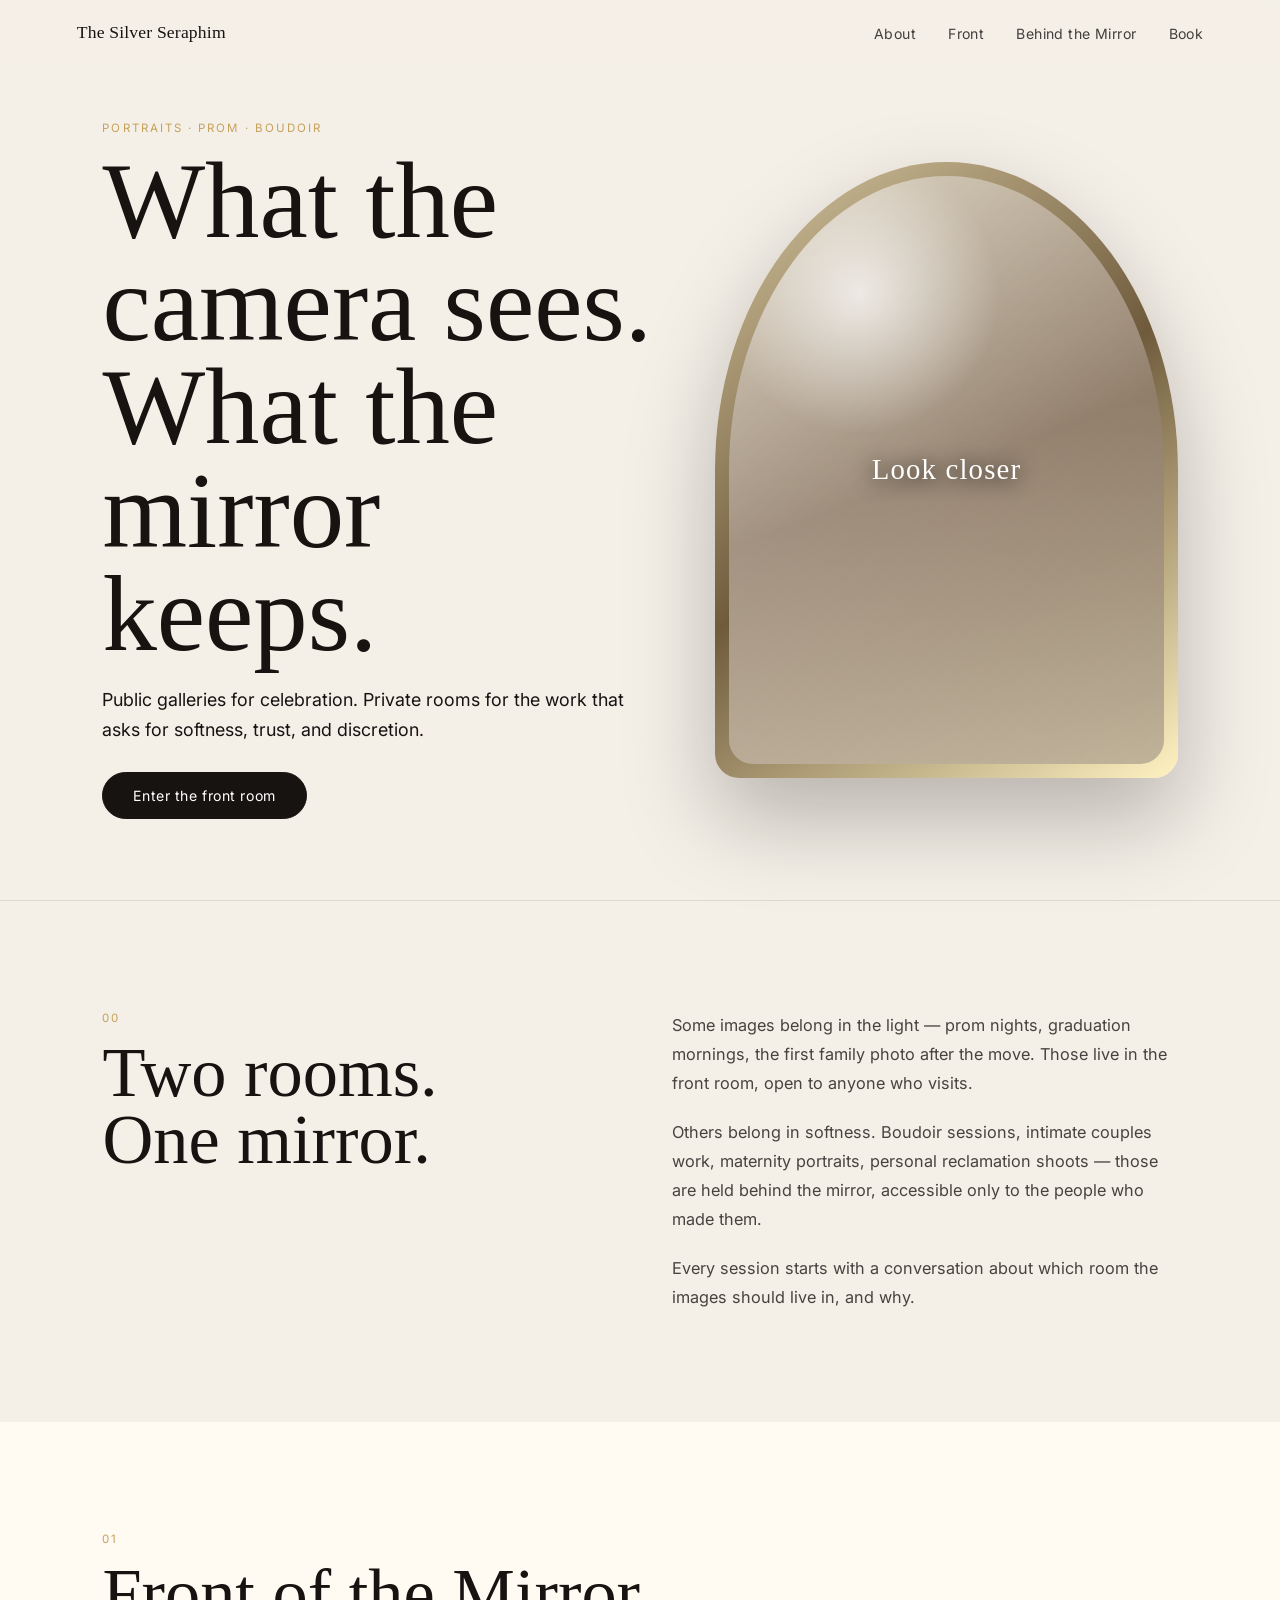
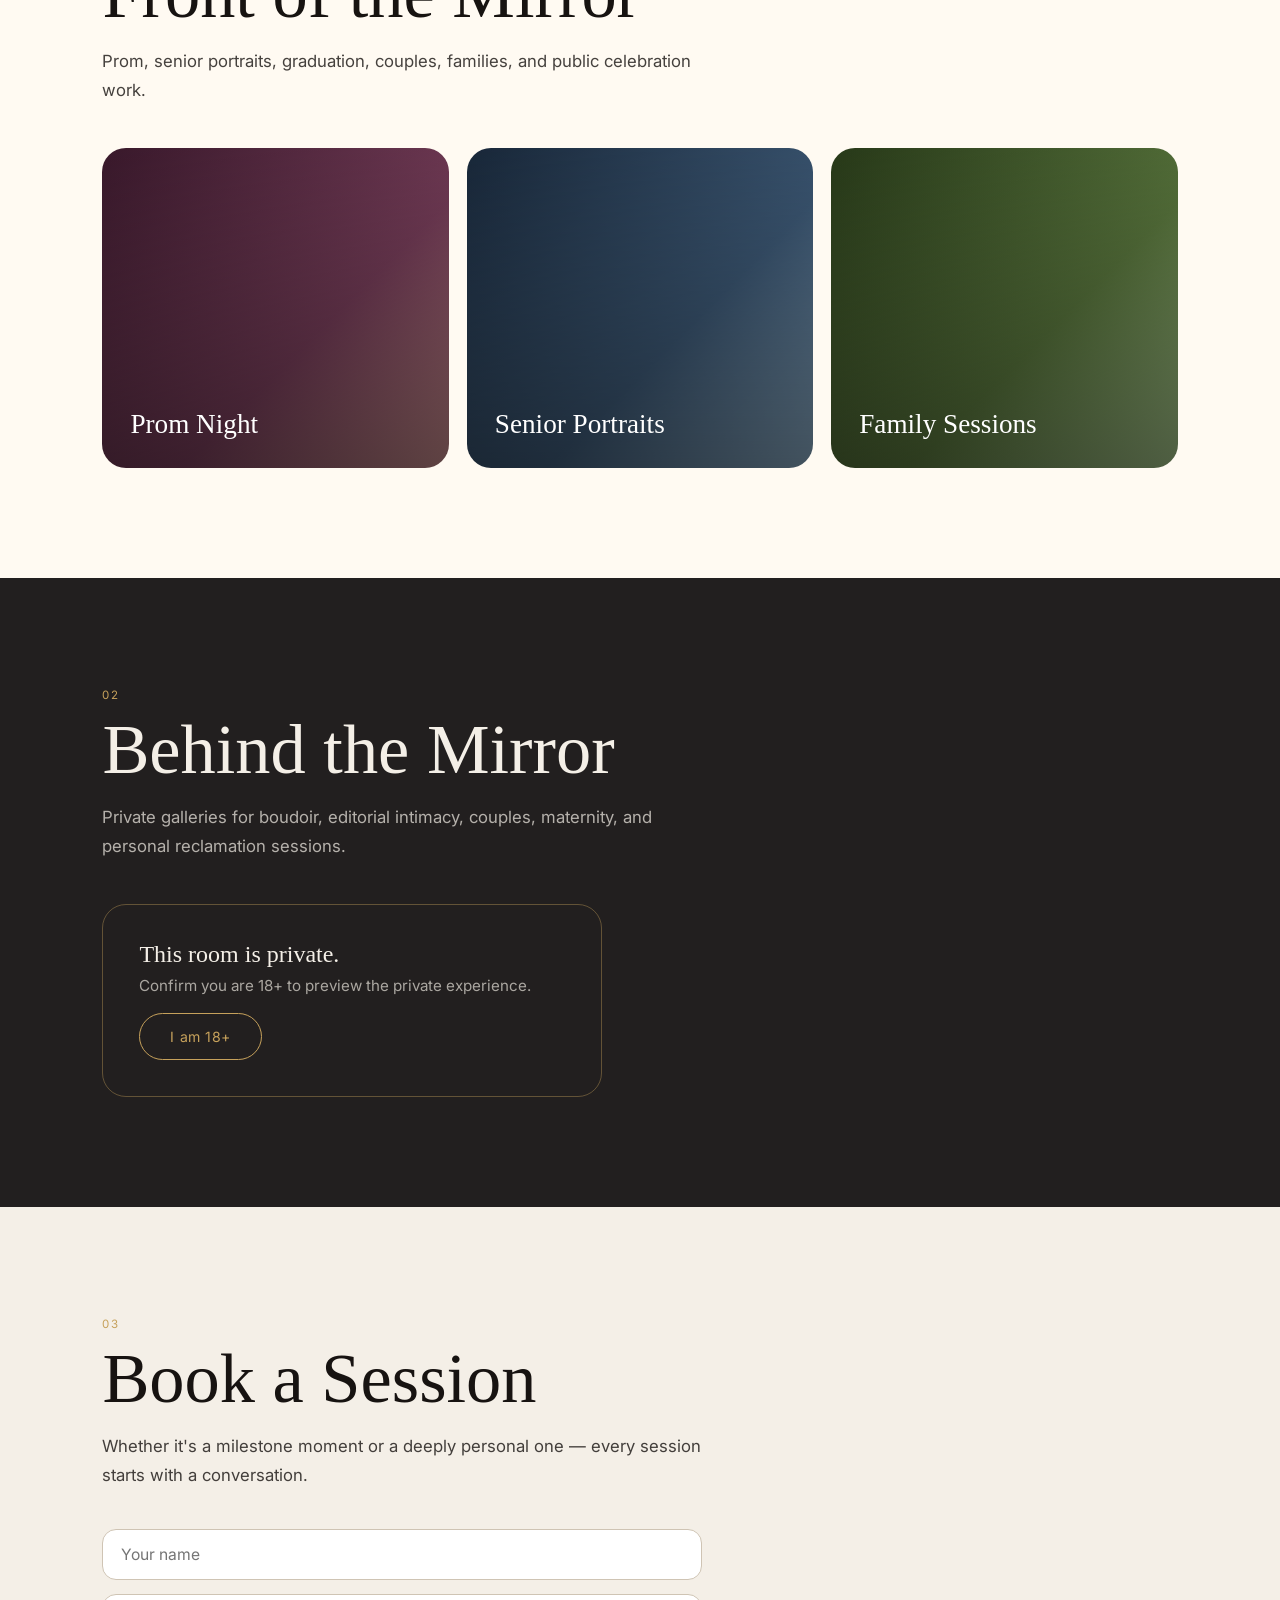
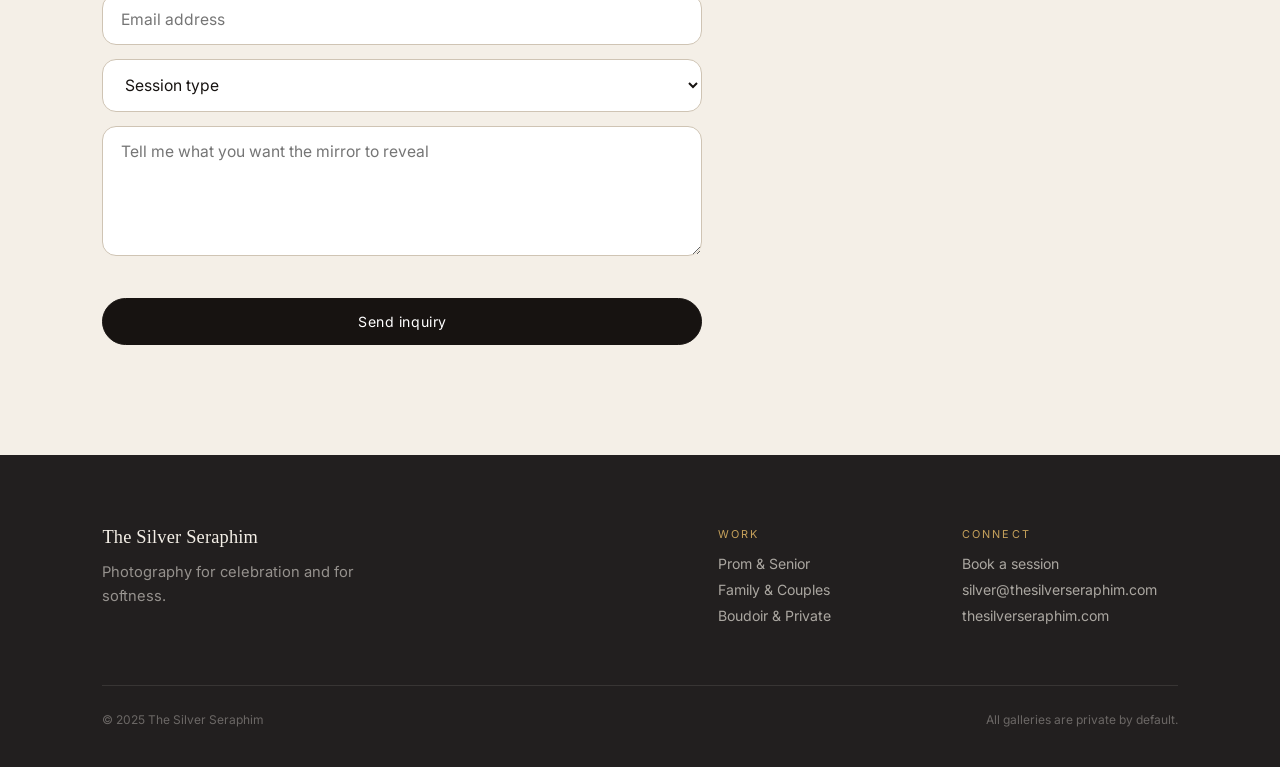
==== public/preview/index.html @ 72895d1b "Add self-contained static preview at /preview/ Pure HTML/CSS/JS version of the Silver Seraphim portf" ====
<!doctype html>
<html lang="en">
<head>
  <meta charset="UTF-8" />
  <meta name="viewport" content="width=device-width, initial-scale=1.0" />
  <title>The Silver Seraphim</title>
  <meta name="description" content="What the camera sees. What the mirror keeps." />
  <link rel="preconnect" href="https://fonts.googleapis.com" />
  <link rel="preconnect" href="https://fonts.gstatic.com" crossorigin />
  <link href="https://fonts.googleapis.com/css2?family=Inter:wght@300;400;500&display=swap" rel="stylesheet" />
  <link rel="stylesheet" href="styles.css" />
</head>
<body>

  <!-- ── Navigation ────────────────────────────── -->
  <header class="nav">
    <a href="#" class="logo">The Silver Seraphim</a>

    <nav class="nav-links">
      <a href="#about">About</a>
      <a href="#front">Front</a>
      <a href="#mirror">Behind the Mirror</a>
      <a href="#book">Book</a>
    </nav>

    <button class="hamburger" aria-label="Toggle menu" aria-expanded="false">
      <span class="bar"></span>
      <span class="bar"></span>
      <span class="bar"></span>
    </button>
  </header>

  <!-- mobile drawer -->
  <nav class="drawer" aria-hidden="true">
    <a href="#about">About</a>
    <a href="#front">Front</a>
    <a href="#mirror">Behind the Mirror</a>
    <a href="#book">Book</a>
  </nav>

  <main>

    <!-- ── Hero ──────────────────────────────────── -->
    <section class="hero">
      <div class="hero-copy">
        <span class="eyebrow">Portraits · Prom · Boudoir</span>
        <h1>What the camera sees.<br>What the mirror keeps.</h1>
        <p>
          Public galleries for celebration. Private rooms for the work that
          asks for softness, trust, and discretion.
        </p>
        <a href="#front" class="btn">Enter the front room</a>
      </div>

      <div class="mirror-card" aria-hidden="true">
        <div class="mirror-glass">Look closer</div>
      </div>
    </section>

    <!-- ── About ─────────────────────────────────── -->
    <section id="about" class="section section-about">
      <div class="about-grid">
        <div class="fade">
          <span class="section-num">00</span>
          <h2>Two rooms.<br>One mirror.</h2>
        </div>

        <div class="fade about-body" data-delay="120">
          <p>
            Some images belong in the light — prom nights, graduation mornings,
            the first family photo after the move. Those live in the front room,
            open to anyone who visits.
          </p>
          <p>
            Others belong in softness. Boudoir sessions, intimate couples work,
            maternity portraits, personal reclamation shoots — those are held
            behind the mirror, accessible only to the people who made them.
          </p>
          <p>
            Every session starts with a conversation about which room the images
            should live in, and why.
          </p>
        </div>
      </div>
    </section>

    <!-- ── Front of the Mirror ───────────────────── -->
    <section id="front" class="section section-light">
      <div class="fade">
        <span class="section-num">01</span>
        <h2>Front of the Mirror</h2>
        <p class="section-intro">
          Prom, senior portraits, graduation, couples, families, and
          public celebration work.
        </p>
      </div>

      <div class="gallery-grid" style="margin-top:44px">
        <article class="tile tile-prom fade" data-delay="0">Prom Night</article>
        <article class="tile tile-senior fade" data-delay="80">Senior Portraits</article>
        <article class="tile tile-family fade" data-delay="160">Family Sessions</article>
      </div>
    </section>

    <!-- ── Behind the Mirror ─────────────────────── -->
    <section id="mirror" class="section section-dark">
      <div class="fade">
        <span class="section-num">02</span>
        <h2>Behind the Mirror</h2>
        <p class="section-intro">
          Private galleries for boudoir, editorial intimacy, couples,
          maternity, and personal reclamation sessions.
        </p>
      </div>

      <div class="gate fade" data-delay="80">
        <h3>This room is private.</h3>
        <p>Confirm you are 18+ to preview the private experience.</p>
        <button id="unlockBtn" class="btn ghost">I am 18+</button>
      </div>

      <div id="privateRoom" class="private-room hidden">
        <div class="private-panel fade">
          <h3>Boudoir</h3>
          <p>Soft light. Clean direction. Images held with care.</p>
        </div>
        <div class="private-panel fade" data-delay="80">
          <h3>Couples</h3>
          <p>Private, cinematic, emotionally honest sessions.</p>
        </div>
        <div class="private-panel fade" data-delay="160">
          <h3>Client Portal</h3>
          <p>
            Password-protected galleries sent securely after your session.
          </p>
        </div>
      </div>
    </section>

    <!-- ── Book ──────────────────────────────────── -->
    <section id="book" class="section section-booking">
      <div class="fade">
        <span class="section-num">03</span>
        <h2>Book a Session</h2>
        <p class="section-intro">
          Whether it's a milestone moment or a deeply personal one —
          every session starts with a conversation.
        </p>
      </div>

      <form
        id="bookingForm"
        class="booking-form fade"
        data-delay="80"
        name="silver-seraphim-inquiry"
        data-netlify="true"
        netlify-honeypot="bot-field"
      >
        <input type="hidden" name="form-name" value="silver-seraphim-inquiry" />
        <input type="hidden" name="bot-field" />

        <input  class="field" type="text"  name="name"         placeholder="Your name"    required />
        <input  class="field" type="email" name="email"        placeholder="Email address" required />
        <select class="field"              name="session-type" required>
          <option value="" disabled selected>Session type</option>
          <option>Prom / Senior</option>
          <option>Family / Couples</option>
          <option>Boudoir / Private</option>
        </select>
        <textarea class="field" name="message" placeholder="Tell me what you want the mirror to reveal"></textarea>
        <button class="btn" type="submit">Send inquiry</button>
      </form>
    </section>

  </main>

  <!-- ── Footer ────────────────────────────────── -->
  <footer>
    <div class="footer-inner">
      <div class="footer-brand">
        <span class="logo">The Silver Seraphim</span>
        <p>Photography for celebration and for softness.</p>
      </div>

      <div class="footer-cols">
        <div>
          <p class="footer-heading">Work</p>
          <a href="#front">Prom &amp; Senior</a>
          <a href="#front">Family &amp; Couples</a>
          <a href="#mirror">Boudoir &amp; Private</a>
        </div>
        <div>
          <p class="footer-heading">Connect</p>
          <a href="#book">Book a session</a>
          <a href="mailto:silver@thesilverseraphim.com">silver@thesilverseraphim.com</a>
          <a href="https://thesilverseraphim.com" target="_blank" rel="noopener">thesilverseraphim.com</a>
        </div>
      </div>
    </div>

    <div class="footer-base">
      <span>© 2025 The Silver Seraphim</span>
      <span>All galleries are private by default.</span>
    </div>
  </footer>

  <script src="script.js"></script>
</body>
</html>
---- public/preview/styles.css ----
:root {
  --cream: #f4efe7;
  --ink: #171311;
  --charcoal: #221f1f;
  --gold: #c6a15b;
  --rose: #7a3f46;
  --serif: Georgia, 'Times New Roman', serif;
}

*, *::before, *::after { box-sizing: border-box; }

html { scroll-behavior: smooth; }

body {
  margin: 0;
  font-family: Inter, system-ui, sans-serif;
  background: var(--cream);
  color: var(--ink);
}

/* ── nav ── */
.nav {
  position: fixed;
  inset: 0 0 auto 0;
  z-index: 100;
  display: flex;
  justify-content: space-between;
  align-items: center;
  padding: 22px 6vw;
  background: color-mix(in srgb, var(--cream) 75%, transparent);
  backdrop-filter: blur(14px);
  -webkit-backdrop-filter: blur(14px);
  transition: background 0.3s, box-shadow 0.3s;
}
.nav.scrolled {
  background: color-mix(in srgb, var(--cream) 92%, transparent);
  box-shadow: 0 1px 0 rgba(23,19,17,.09);
}
.logo {
  font-family: var(--serif);
  font-size: 1.1rem;
  letter-spacing: 0.01em;
  color: var(--ink);
  text-decoration: none;
}
.nav-links a {
  color: var(--ink);
  text-decoration: none;
  margin-left: 28px;
  font-size: 0.88rem;
  letter-spacing: 0.03em;
  opacity: .8;
  transition: opacity .2s;
}
.nav-links a:hover { opacity: 1; }

/* hamburger */
.hamburger {
  display: none;
  flex-direction: column;
  gap: 5px;
  background: none;
  border: none;
  cursor: pointer;
  padding: 6px;
}
.bar {
  display: block;
  width: 22px;
  height: 1.5px;
  background: var(--ink);
  transition: transform .25s, opacity .25s;
  transform-origin: center;
}
.hamburger.open .bar:nth-child(1) { transform: translateY(6.5px) rotate(45deg); }
.hamburger.open .bar:nth-child(2) { opacity: 0; }
.hamburger.open .bar:nth-child(3) { transform: translateY(-6.5px) rotate(-45deg); }

/* drawer */
.drawer {
  display: none;
  position: fixed;
  inset: 68px 0 0;
  background: var(--cream);
  flex-direction: column;
  padding: 36px 8vw;
  z-index: 99;
  opacity: 0;
  transform: translateY(-8px);
  pointer-events: none;
  transition: opacity .3s, transform .3s;
}
.drawer.open {
  opacity: 1;
  transform: translateY(0);
  pointer-events: auto;
}
.drawer a {
  font-family: var(--serif);
  font-size: 2rem;
  color: var(--ink);
  text-decoration: none;
  padding: 14px 0;
  border-bottom: 1px solid rgba(23,19,17,.1);
}

/* ── hero ── */
.hero {
  min-height: 100vh;
  display: grid;
  grid-template-columns: 1.1fr 0.9fr;
  align-items: center;
  gap: 48px;
  padding: 120px 8vw 80px;
}
.eyebrow, .section-num {
  display: block;
  color: var(--gold);
  letter-spacing: .18em;
  text-transform: uppercase;
  font-size: .72rem;
  margin-bottom: 14px;
}
.hero h1 {
  font-family: var(--serif);
  font-size: clamp(3.2rem, 8.5vw, 7.5rem);
  line-height: .95;
  margin: 0 0 20px;
  font-weight: normal;
}
.hero-copy > p {
  max-width: 540px;
  font-size: 1.12rem;
  line-height: 1.65;
  margin: 0;
}
.btn {
  display: inline-block;
  margin-top: 28px;
  border: 1px solid var(--ink);
  background: var(--ink);
  color: #fff;
  padding: 14px 30px;
  text-decoration: none;
  border-radius: 999px;
  font-size: .88rem;
  letter-spacing: .04em;
  cursor: pointer;
  font-family: inherit;
  transition: opacity .2s;
}
.btn:hover { opacity: .82; }
.btn.ghost {
  background: transparent;
  border-color: var(--gold);
  color: var(--gold);
  margin-top: 18px;
}

/* mirror card */
.mirror-card {
  aspect-ratio: 3/4;
  border-radius: 50% 50% 24px 24px;
  padding: 14px;
  background: linear-gradient(145deg, #d7c7a1, #6f5b3c, #fff2c2);
  box-shadow: 0 40px 90px rgba(0,0,0,.25);
}
.mirror-glass {
  height: 100%;
  border-radius: inherit;
  display: grid;
  place-items: center;
  background:
    radial-gradient(circle at 30% 20%, rgba(255,255,255,.7), transparent 25%),
    linear-gradient(135deg, rgba(255,255,255,.45), rgba(30,30,30,.2)),
    linear-gradient(160deg, #c9b99a 0%, #8a7055 50%, #e8d8b8 100%);
  color: #fff;
  font-family: var(--serif);
  font-size: 1.8rem;
  text-shadow: 0 2px 20px #000;
  letter-spacing: .04em;
}

/* ── sections ── */
.section {
  padding: 110px 8vw;
}
.section-light { background: #fffaf2; }
.section-dark   { background: var(--charcoal); color: var(--cream); }
.section-about  { background: var(--cream); border-top: 1px solid rgba(23,19,17,.1); }
.section-booking{ background: var(--cream); }

.section h2 {
  font-family: var(--serif);
  font-size: clamp(2.4rem, 5.5vw, 5rem);
  line-height: .95;
  margin: 0 0 20px;
  font-weight: normal;
}
.section-dark h2 { color: var(--cream); }

.section-intro {
  max-width: 620px;
  font-size: 1.05rem;
  line-height: 1.7;
  opacity: .8;
  margin: 0;
}
.section-dark .section-intro { opacity: .7; }

/* about */
.about-grid {
  display: grid;
  grid-template-columns: 1fr 1fr;
  gap: 64px;
  align-items: start;
}
.about-body { display: flex; flex-direction: column; gap: 20px; }
.about-body p { font-size: 1.02rem; line-height: 1.78; margin: 0; opacity: .78; }

/* gallery */
.gallery-grid {
  display: grid;
  grid-template-columns: repeat(3,1fr);
  gap: 18px;
  margin-top: 44px;
}
.tile {
  min-height: 320px;
  padding: 28px;
  display: flex;
  align-items: flex-end;
  border-radius: 24px;
  font-family: var(--serif);
  font-size: 1.7rem;
  color: #fff;
  user-select: none;
  transition: transform .35s, box-shadow .35s;
}
.tile:hover { transform: translateY(-4px); box-shadow: 0 24px 56px rgba(0,0,0,.2); }
.tile-prom {
  background:
    linear-gradient(rgba(0,0,0,.08), rgba(0,0,0,.52)),
    linear-gradient(135deg, #3d1a2e 0%, #7a3f5c 60%, #c48a8a 100%);
}
.tile-senior {
  background:
    linear-gradient(rgba(0,0,0,.08), rgba(0,0,0,.52)),
    linear-gradient(135deg, #1a2a3d 0%, #3f5c7a 60%, #8aabc4 100%);
}
.tile-family {
  background:
    linear-gradient(rgba(0,0,0,.08), rgba(0,0,0,.52)),
    linear-gradient(135deg, #2a3d1a 0%, #5c7a3f 60%, #a4c48a 100%);
}

/* gate */
.gate {
  margin-top: 44px;
  padding: 36px;
  border: 1px solid rgba(198,161,91,.4);
  border-radius: 24px;
  max-width: 500px;
}
.gate h3 {
  font-family: var(--serif);
  font-size: 1.5rem;
  font-weight: normal;
  margin: 0 0 8px;
  color: var(--cream);
}
.gate p { color: rgba(244,239,231,.65); margin: 0; font-size: .95rem; }

/* private panels */
.private-room {
  display: grid;
  grid-template-columns: repeat(3,1fr);
  gap: 18px;
  margin-top: 44px;
}
.private-panel {
  min-height: 260px;
  padding: 32px 28px;
  border-radius: 24px;
  background: linear-gradient(145deg, #352828, #120f0f);
  border: 1px solid rgba(198,161,91,.22);
}
.private-panel h3 {
  font-family: var(--serif);
  font-size: 1.5rem;
  font-weight: normal;
  color: var(--gold);
  margin: 0 0 12px;
}
.private-panel p { color: rgba(244,239,231,.65); font-size: .92rem; line-height: 1.65; margin: 0; }
.hidden { display: none !important; }

/* booking form */
.booking-form {
  display: grid;
  gap: 14px;
  max-width: 600px;
  margin-top: 40px;
}
.field {
  width: 100%;
  padding: 15px 18px;
  border: 1px solid #cfc4b4;
  border-radius: 14px;
  font: inherit;
  font-size: .98rem;
  background: #fff;
  color: var(--ink);
  transition: border-color .2s;
}
.field:focus { outline: none; border-color: var(--gold); }
textarea.field { min-height: 130px; resize: vertical; }

/* scroll fade */
.fade { opacity: 0; transform: translateY(22px); transition: opacity .7s ease, transform .7s ease; }
.fade.visible { opacity: 1; transform: translateY(0); }

/* ── footer ── */
footer {
  background: var(--charcoal);
  color: var(--cream);
  padding: 72px 8vw 40px;
}
.footer-inner {
  display: grid;
  grid-template-columns: 1.2fr 1fr;
  gap: 64px;
  padding-bottom: 52px;
  border-bottom: 1px solid rgba(244,239,231,.1);
}
.footer-brand .logo { color: var(--cream); font-size: 1.15rem; display: block; margin-bottom: 12px; }
.footer-brand p { font-size: .92rem; color: rgba(244,239,231,.55); margin: 0; max-width: 280px; line-height: 1.65; }
.footer-cols { display: grid; grid-template-columns: 1fr 1fr; gap: 28px; }
.footer-heading { color: var(--gold); font-size: .68rem; letter-spacing: .2em; text-transform: uppercase; margin: 0 0 14px; }
.footer-cols a { display: block; color: rgba(244,239,231,.65); text-decoration: none; font-size: .88rem; margin-bottom: 9px; transition: color .2s; }
.footer-cols a:hover { color: var(--cream); }
.footer-base { display: flex; justify-content: space-between; padding-top: 26px; font-size: .75rem; color: rgba(244,239,231,.35); }

/* ── responsive ── */
@media (max-width: 850px) {
  .hero, .about-grid, .footer-inner { grid-template-columns: 1fr; }
  .gallery-grid, .private-room { grid-template-columns: 1fr; }
  .mirror-card { max-width: 260px; margin: 0 auto; }
  .nav-links { display: none; }
  .hamburger { display: flex; }
  .drawer { display: flex; }
  .footer-base { flex-direction: column; gap: 6px; }
}
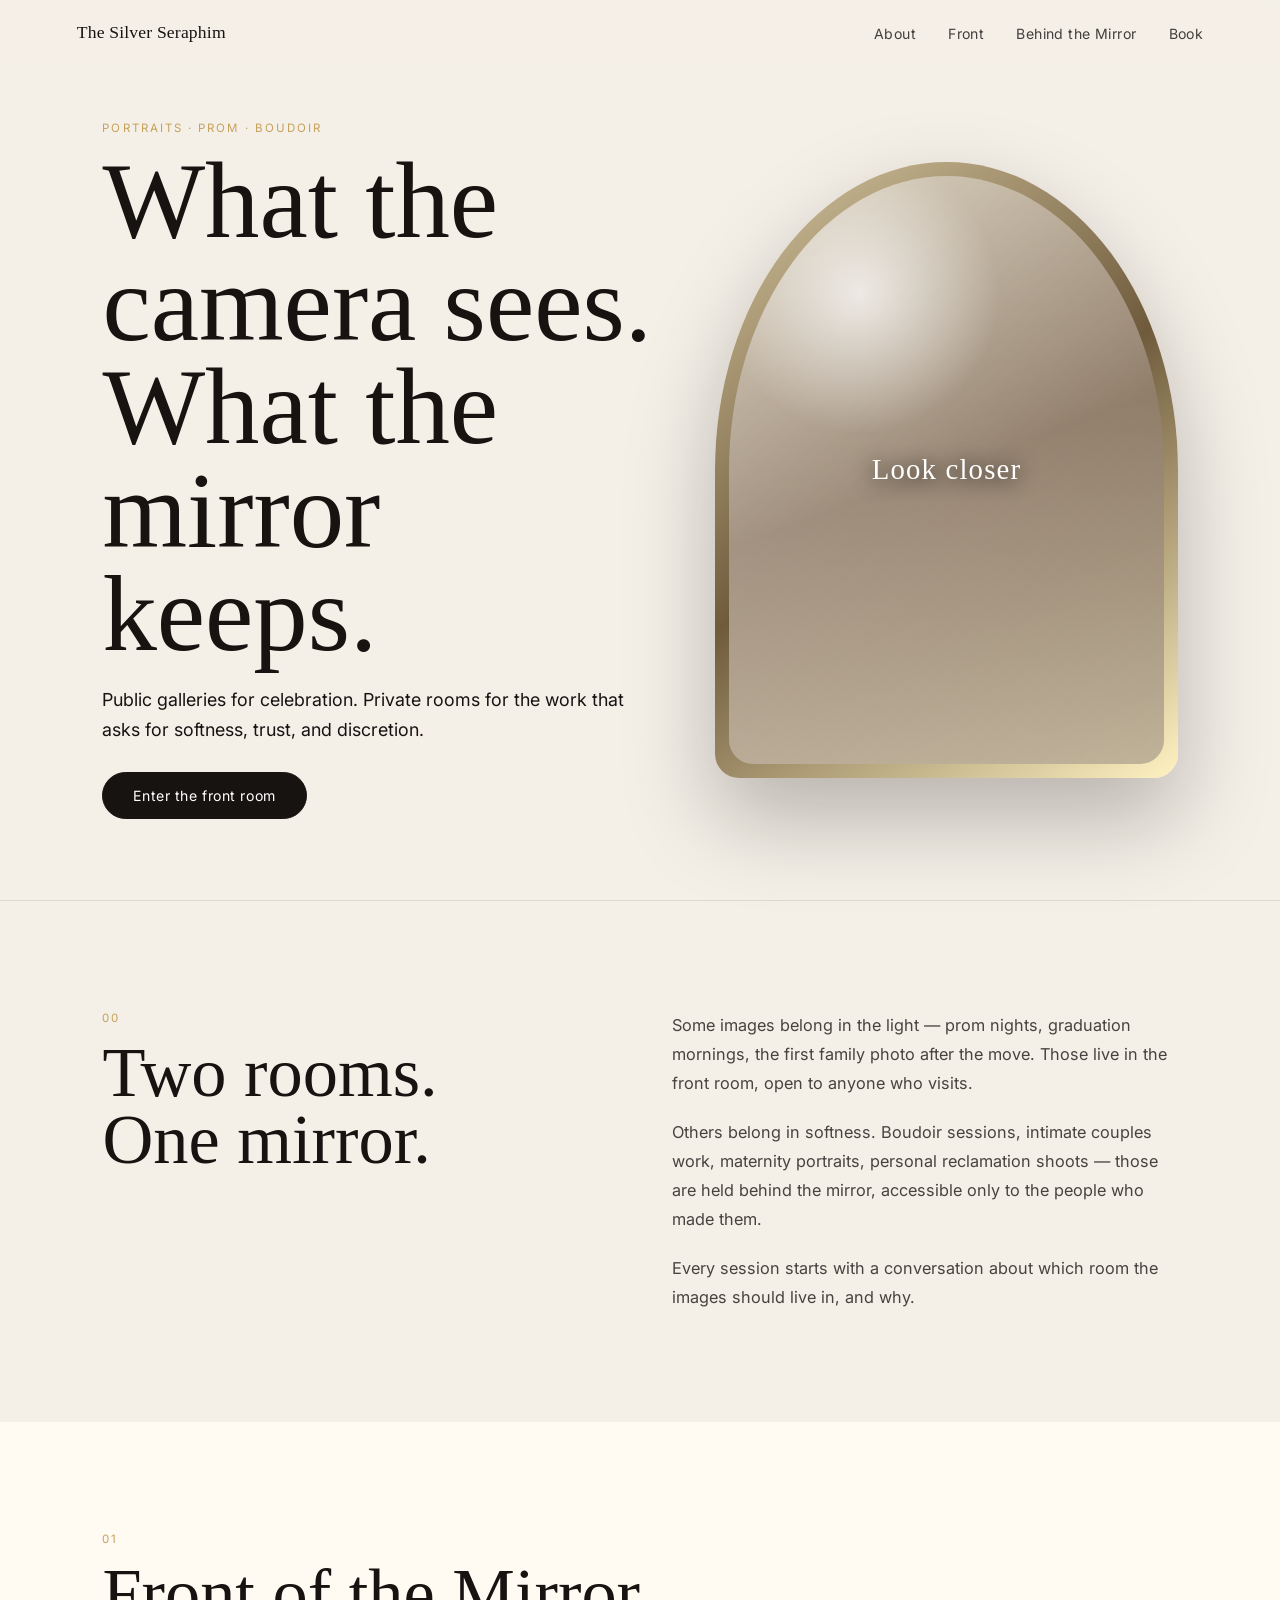
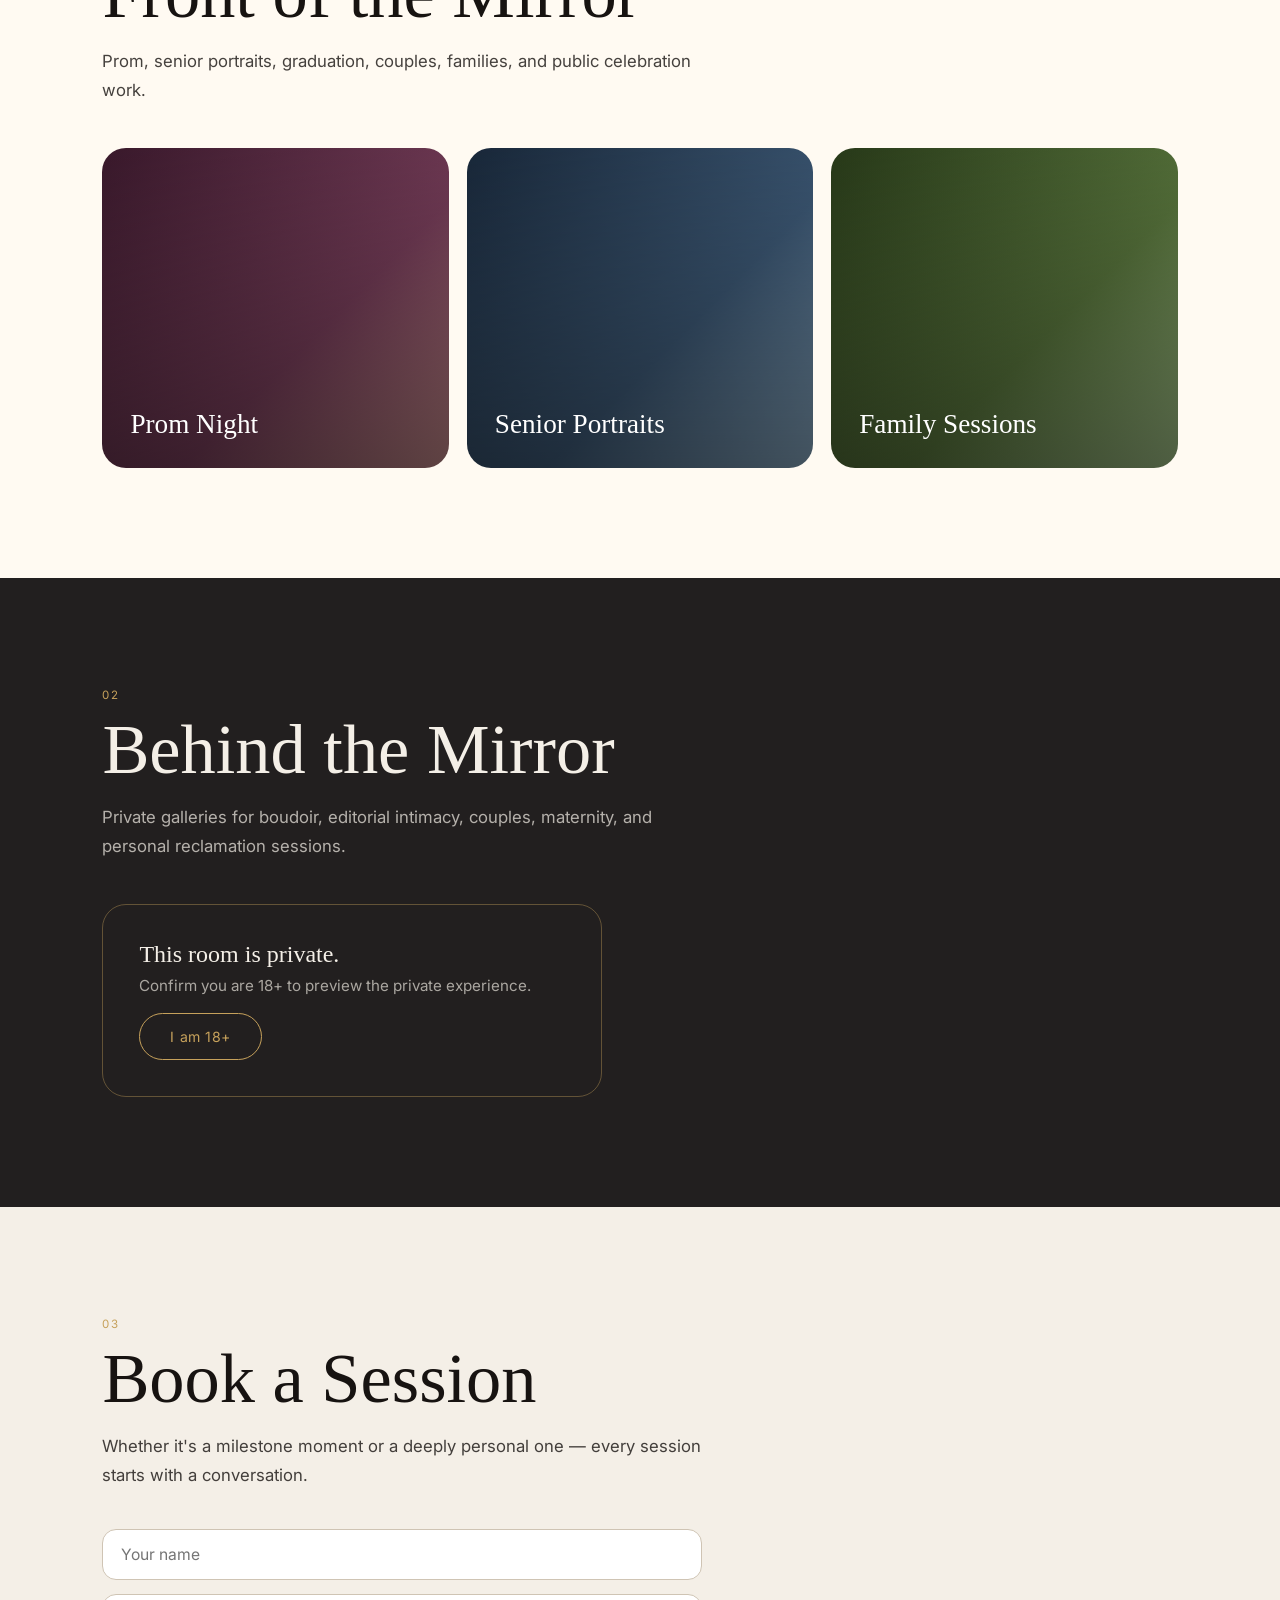
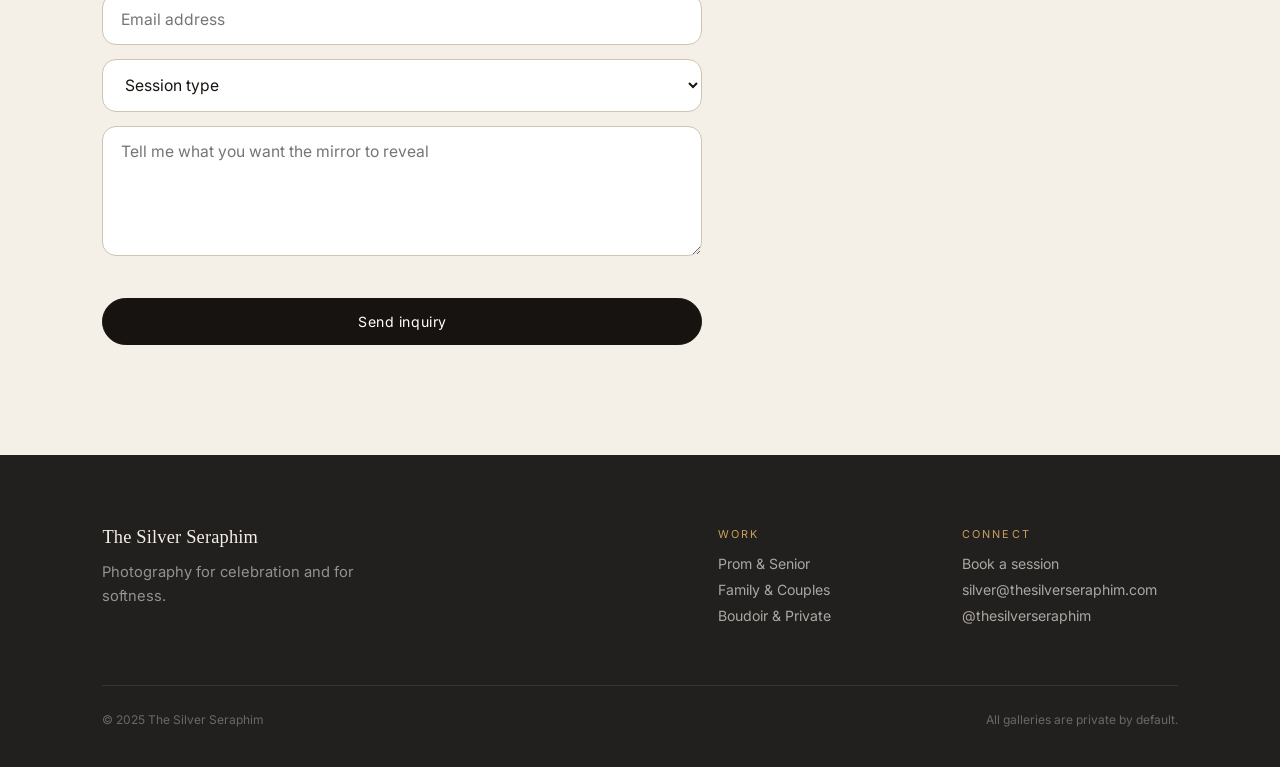
==== commit 6254315a: "Add Instagram: @thesilverseraphim Wire real Instagram handle in React footer and static preview.  ht" ====
--- a/public/preview/index.html
+++ b/public/preview/index.html
@@ -193,7 +193,7 @@
           <p class="footer-heading">Connect</p>
           <a href="#book">Book a session</a>
           <a href="mailto:silver@thesilverseraphim.com">silver@thesilverseraphim.com</a>
-          <a href="https://thesilverseraphim.com" target="_blank" rel="noopener">thesilverseraphim.com</a>
+          <a href="https://instagram.com/thesilverseraphim" target="_blank" rel="noopener">@thesilverseraphim</a>
         </div>
       </div>
     </div>
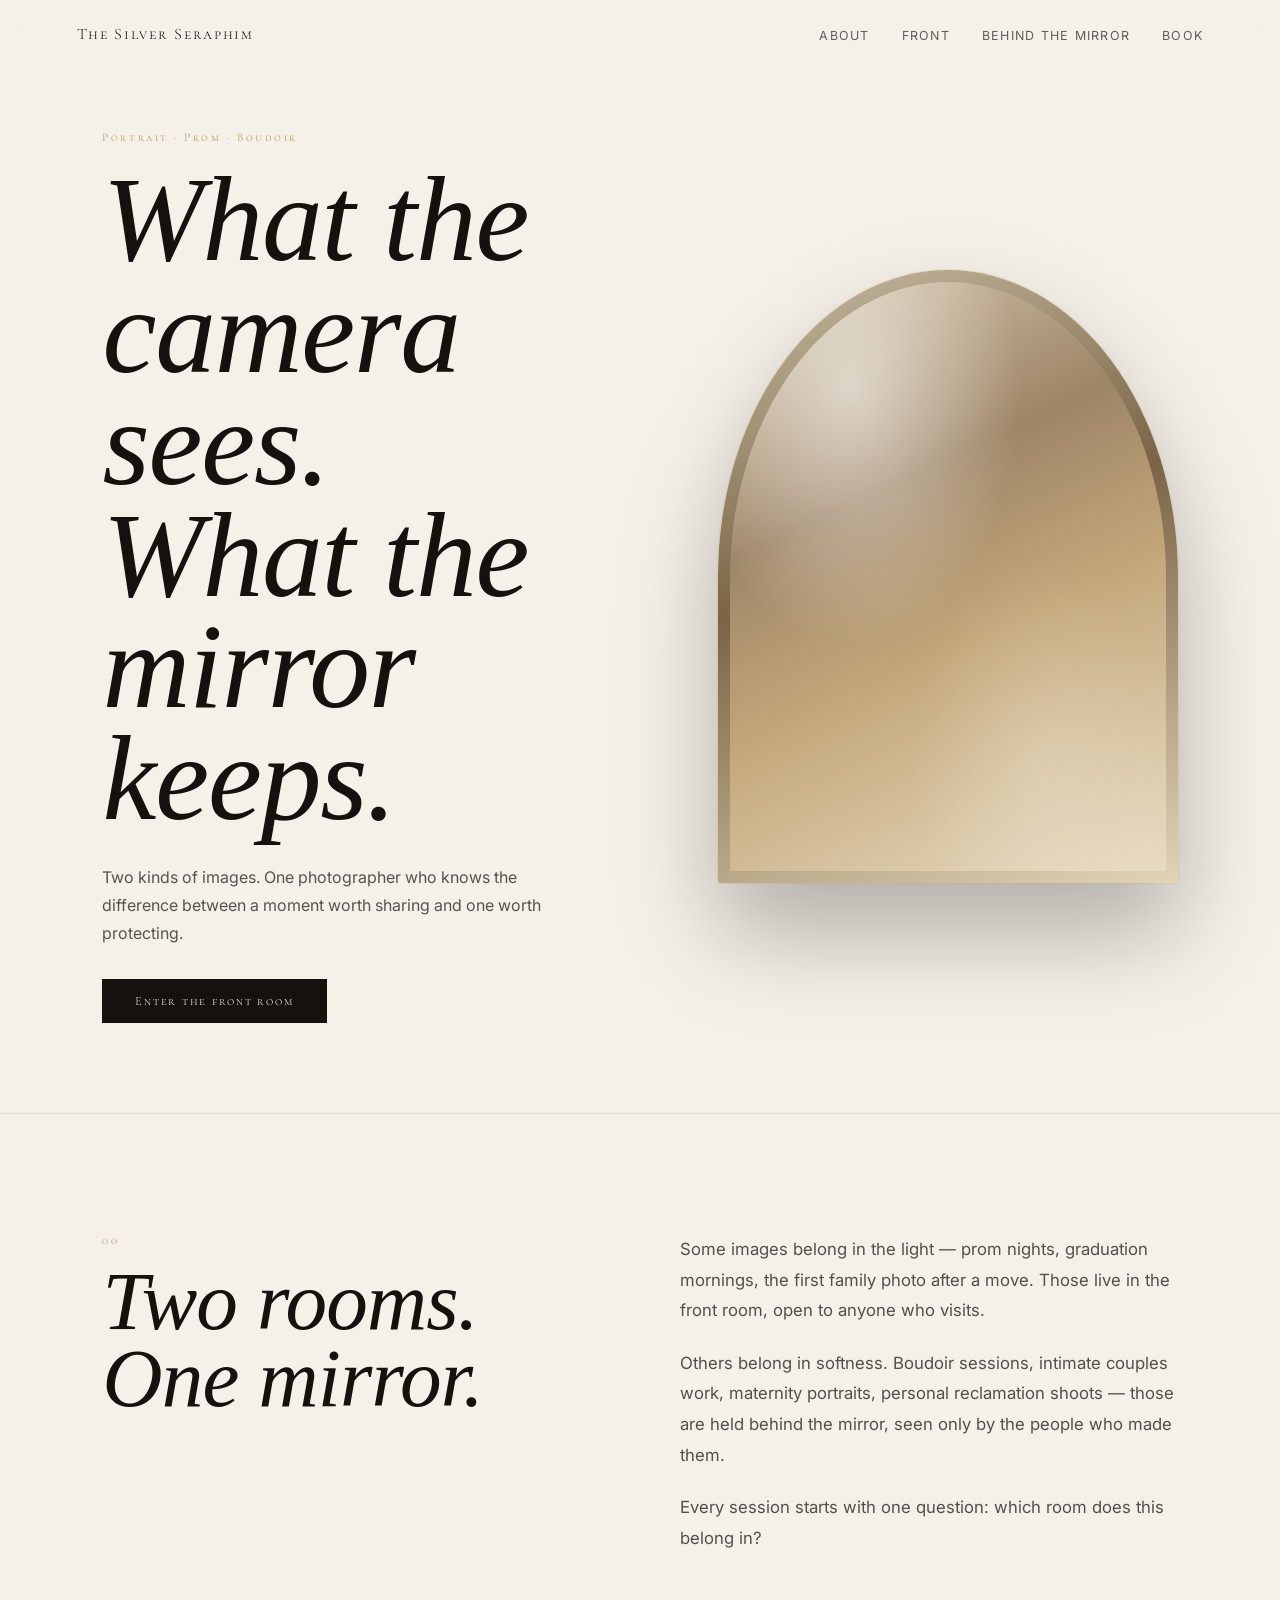
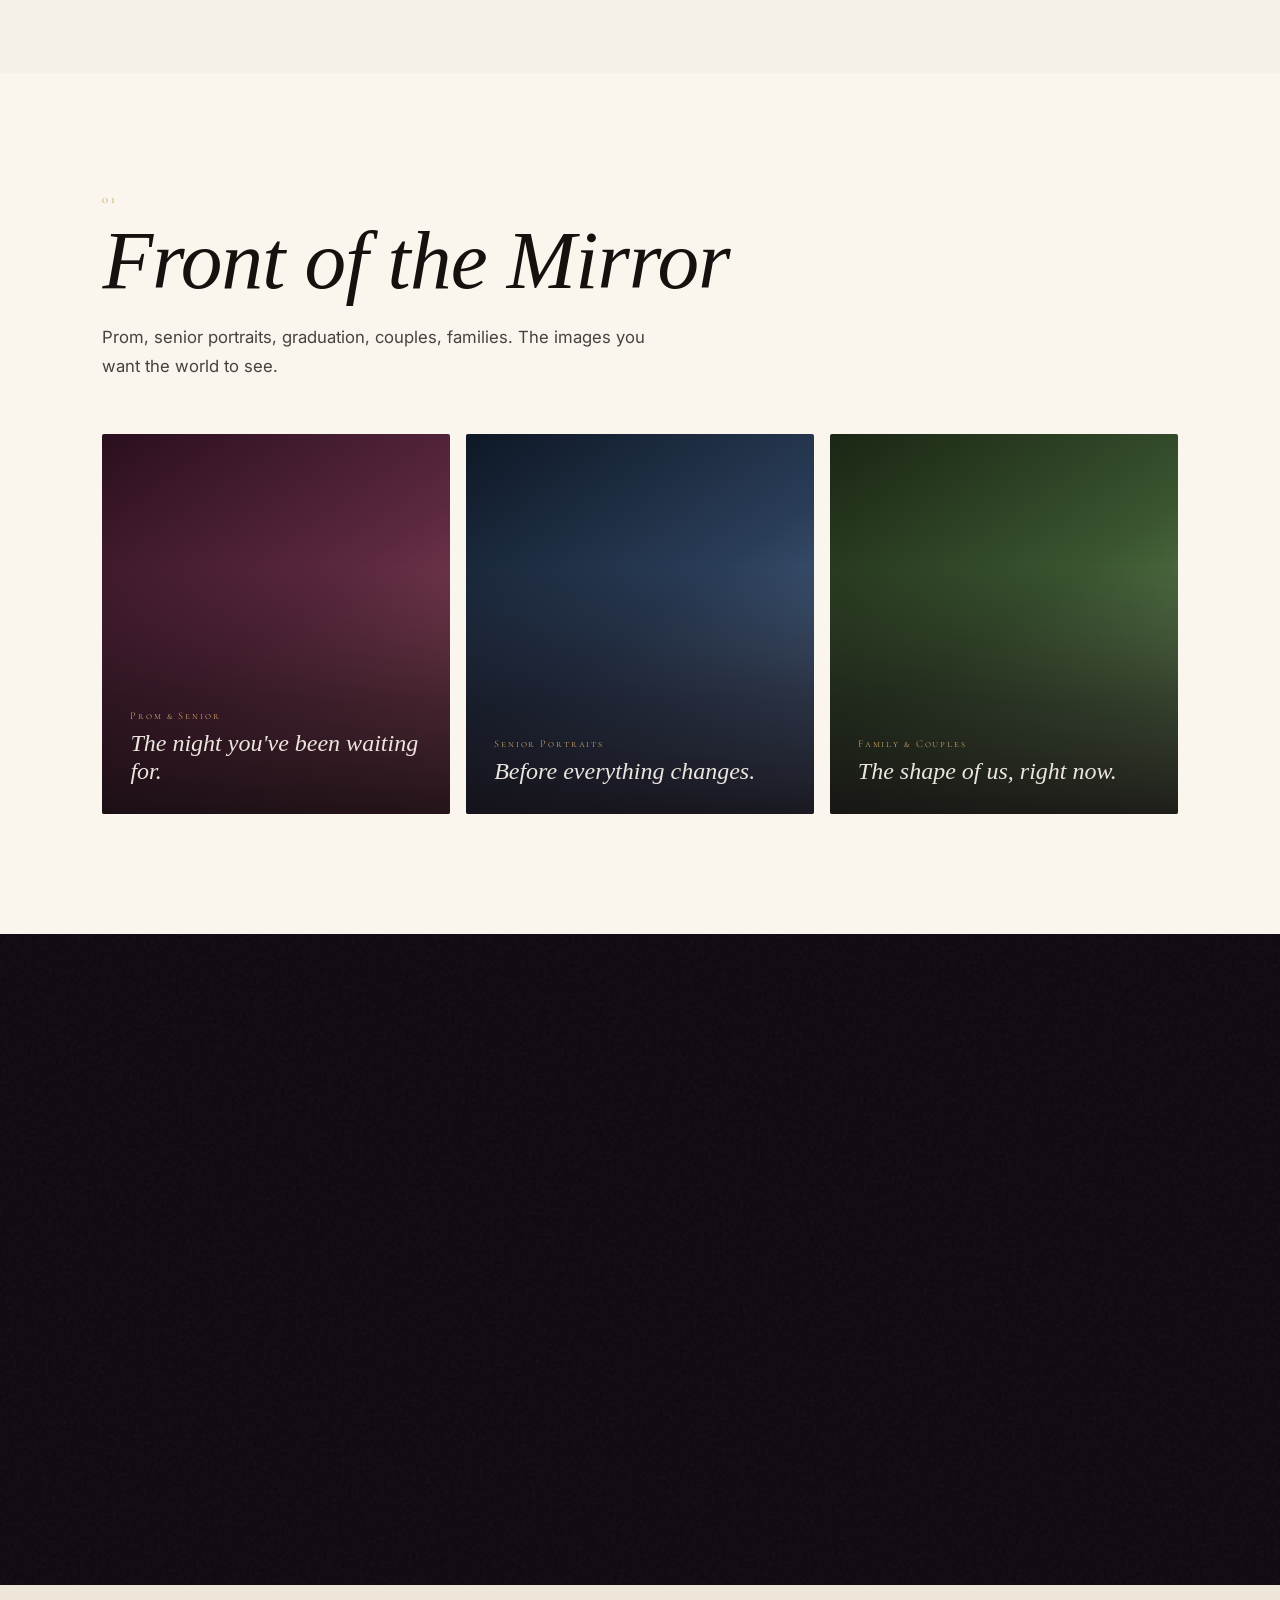
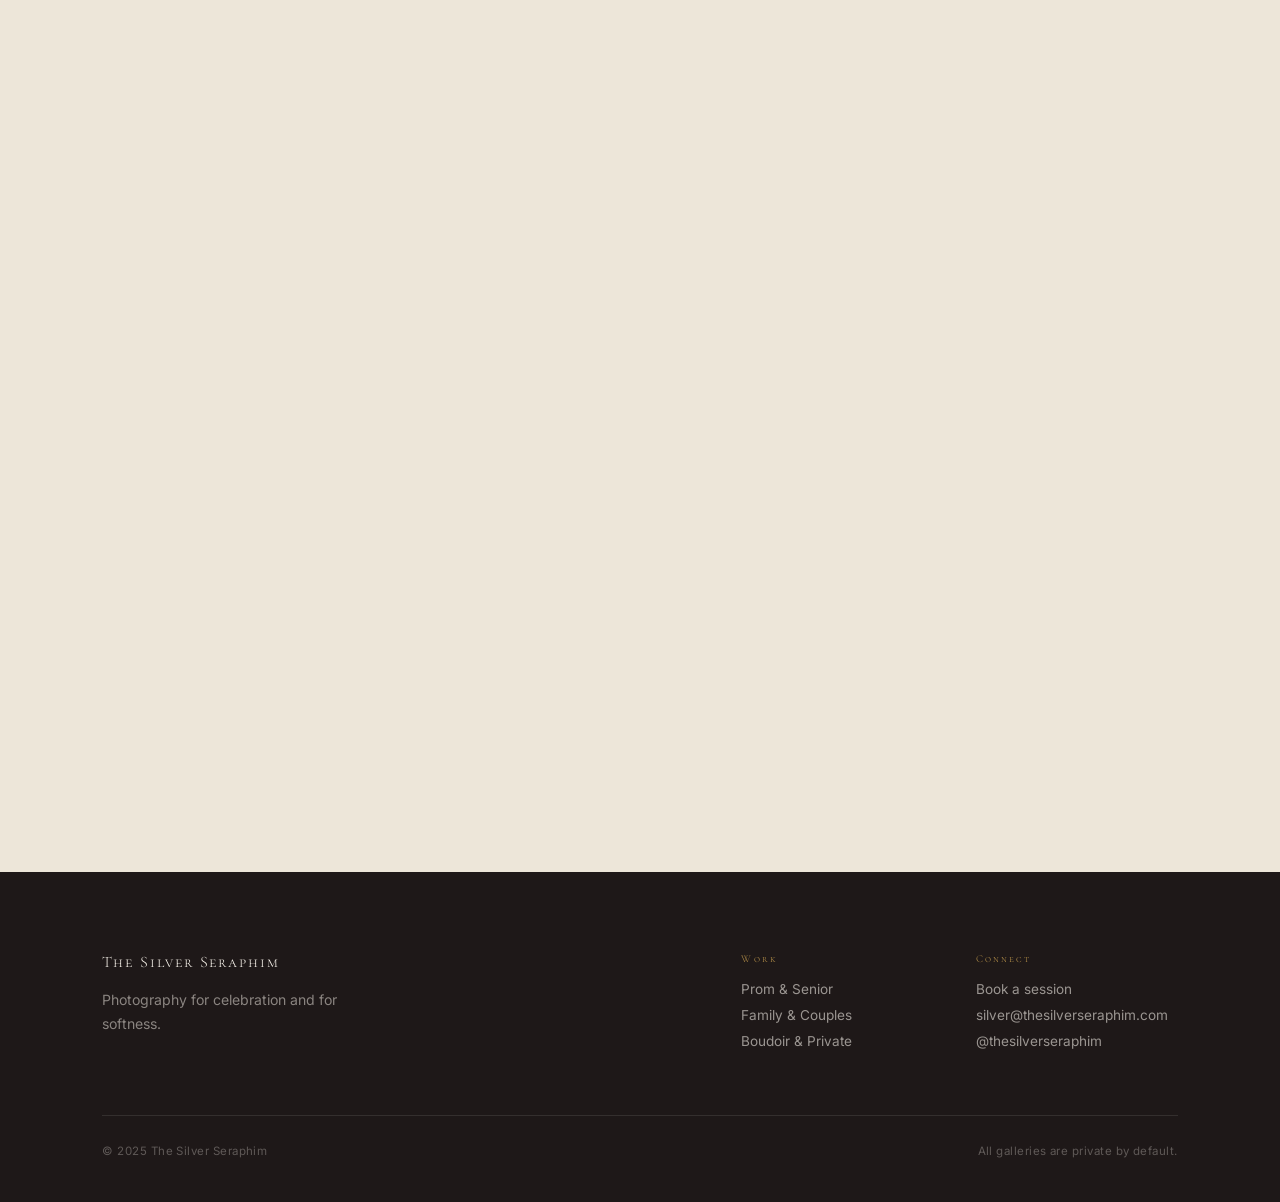
==== commit 99b6b25e: "Visual redesign: Cormorant Garant, film grain, evocative copy Typography: swap Georgia for Cormorant" ====
--- a/public/preview/index.html
+++ b/public/preview/index.html
@@ -7,22 +7,19 @@
   <meta name="description" content="What the camera sees. What the mirror keeps." />
   <link rel="preconnect" href="https://fonts.googleapis.com" />
   <link rel="preconnect" href="https://fonts.gstatic.com" crossorigin />
-  <link href="https://fonts.googleapis.com/css2?family=Inter:wght@300;400;500&display=swap" rel="stylesheet" />
+  <link href="https://fonts.googleapis.com/css2?family=Cormorant+Garant:ital,wght@0,300;0,400;1,300;1,400;1,500&family=Cormorant+SC:wght@300;400&family=Inter:wght@300;400;500&display=swap" rel="stylesheet" />
   <link rel="stylesheet" href="styles.css" />
 </head>
 <body>
 
-  <!-- ── Navigation ────────────────────────────── -->
   <header class="nav">
     <a href="#" class="logo">The Silver Seraphim</a>
-
     <nav class="nav-links">
       <a href="#about">About</a>
       <a href="#front">Front</a>
       <a href="#mirror">Behind the Mirror</a>
       <a href="#book">Book</a>
     </nav>
-
     <button class="hamburger" aria-label="Toggle menu" aria-expanded="false">
       <span class="bar"></span>
       <span class="bar"></span>
@@ -30,7 +27,6 @@
     </button>
   </header>
 
-  <!-- mobile drawer -->
   <nav class="drawer" aria-hidden="true">
     <a href="#about">About</a>
     <a href="#front">Front</a>
@@ -40,148 +36,126 @@
 
   <main>
 
-    <!-- ── Hero ──────────────────────────────────── -->
+    <!-- Hero -->
     <section class="hero">
       <div class="hero-copy">
-        <span class="eyebrow">Portraits · Prom · Boudoir</span>
+        <span class="eyebrow">Portrait · Prom · Boudoir</span>
         <h1>What the camera sees.<br>What the mirror keeps.</h1>
-        <p>
-          Public galleries for celebration. Private rooms for the work that
-          asks for softness, trust, and discretion.
-        </p>
+        <p>Two kinds of images. One photographer who knows the difference between a moment worth sharing and one worth protecting.</p>
         <a href="#front" class="btn">Enter the front room</a>
       </div>
-
       <div class="mirror-card" aria-hidden="true">
-        <div class="mirror-glass">Look closer</div>
+        <div class="mirror-glass"></div>
       </div>
     </section>
 
-    <!-- ── About ─────────────────────────────────── -->
+    <!-- About -->
     <section id="about" class="section section-about">
       <div class="about-grid">
         <div class="fade">
           <span class="section-num">00</span>
           <h2>Two rooms.<br>One mirror.</h2>
         </div>
-
-        <div class="fade about-body" data-delay="120">
-          <p>
-            Some images belong in the light — prom nights, graduation mornings,
-            the first family photo after the move. Those live in the front room,
-            open to anyone who visits.
-          </p>
-          <p>
-            Others belong in softness. Boudoir sessions, intimate couples work,
-            maternity portraits, personal reclamation shoots — those are held
-            behind the mirror, accessible only to the people who made them.
-          </p>
-          <p>
-            Every session starts with a conversation about which room the images
-            should live in, and why.
-          </p>
+        <div class="fade about-body" data-delay="130">
+          <p>Some images belong in the light — prom nights, graduation mornings, the first family photo after a move. Those live in the front room, open to anyone who visits.</p>
+          <p>Others belong in softness. Boudoir sessions, intimate couples work, maternity portraits, personal reclamation shoots — those are held behind the mirror, seen only by the people who made them.</p>
+          <p>Every session starts with one question: which room does this belong in?</p>
         </div>
       </div>
     </section>
 
-    <!-- ── Front of the Mirror ───────────────────── -->
+    <!-- Front of the Mirror -->
     <section id="front" class="section section-light">
       <div class="fade">
         <span class="section-num">01</span>
         <h2>Front of the Mirror</h2>
-        <p class="section-intro">
-          Prom, senior portraits, graduation, couples, families, and
-          public celebration work.
-        </p>
+        <p class="section-intro">Prom, senior portraits, graduation, couples, families. The images you want the world to see.</p>
       </div>
-
-      <div class="gallery-grid" style="margin-top:44px">
-        <article class="tile tile-prom fade" data-delay="0">Prom Night</article>
-        <article class="tile tile-senior fade" data-delay="80">Senior Portraits</article>
-        <article class="tile tile-family fade" data-delay="160">Family Sessions</article>
+      <div class="gallery-grid">
+        <article class="tile tile-prom fade" data-delay="0">
+          <div class="tile-body">
+            <span class="tile-label">Prom &amp; Senior</span>
+            <p class="tile-line">The night you've been waiting for.</p>
+          </div>
+        </article>
+        <article class="tile tile-senior fade" data-delay="90">
+          <div class="tile-body">
+            <span class="tile-label">Senior Portraits</span>
+            <p class="tile-line">Before everything changes.</p>
+          </div>
+        </article>
+        <article class="tile tile-family fade" data-delay="180">
+          <div class="tile-body">
+            <span class="tile-label">Family &amp; Couples</span>
+            <p class="tile-line">The shape of us, right now.</p>
+          </div>
+        </article>
       </div>
     </section>
 
-    <!-- ── Behind the Mirror ─────────────────────── -->
+    <!-- Behind the Mirror -->
     <section id="mirror" class="section section-dark">
       <div class="fade">
         <span class="section-num">02</span>
         <h2>Behind the Mirror</h2>
-        <p class="section-intro">
-          Private galleries for boudoir, editorial intimacy, couples,
-          maternity, and personal reclamation sessions.
-        </p>
+        <p class="section-intro">Boudoir, intimate couples, maternity, and personal reclamation sessions. Held carefully. Shared only with you.</p>
       </div>
 
-      <div class="gate fade" data-delay="80">
-        <h3>This room is private.</h3>
-        <p>Confirm you are 18+ to preview the private experience.</p>
-        <button id="unlockBtn" class="btn ghost">I am 18+</button>
+      <div class="gate fade" data-delay="80" id="gateEl">
+        <div class="gate-rule"></div>
+        <h3>This room is held with care.</h3>
+        <p>Confirm you are 18+ to step inside.</p>
+        <button id="unlockBtn" class="btn ghost">I am 18+ — enter</button>
       </div>
 
       <div id="privateRoom" class="private-room hidden">
         <div class="private-panel fade">
           <h3>Boudoir</h3>
-          <p>Soft light. Clean direction. Images held with care.</p>
+          <p>You've always looked like this. You just needed someone to show you.</p>
         </div>
         <div class="private-panel fade" data-delay="80">
           <h3>Couples</h3>
-          <p>Private, cinematic, emotionally honest sessions.</p>
+          <p>What you look like when no one else is watching. Documented with intention.</p>
         </div>
         <div class="private-panel fade" data-delay="160">
           <h3>Client Portal</h3>
-          <p>
-            Password-protected galleries sent securely after your session.
-          </p>
+          <p>Your gallery lives behind a private link. Your eyes, and whoever you choose to share it with.</p>
         </div>
       </div>
     </section>
 
-    <!-- ── Book ──────────────────────────────────── -->
+    <!-- Book -->
     <section id="book" class="section section-booking">
       <div class="fade">
         <span class="section-num">03</span>
         <h2>Book a Session</h2>
-        <p class="section-intro">
-          Whether it's a milestone moment or a deeply personal one —
-          every session starts with a conversation.
-        </p>
+        <p class="section-intro">Every session is a conversation first. Tell me what you're carrying into the room — I'll meet you there.</p>
       </div>
-
-      <form
-        id="bookingForm"
-        class="booking-form fade"
-        data-delay="80"
-        name="silver-seraphim-inquiry"
-        data-netlify="true"
-        netlify-honeypot="bot-field"
-      >
+      <form id="bookingForm" class="booking-form fade" data-delay="80"
+        name="silver-seraphim-inquiry" data-netlify="true" netlify-honeypot="bot-field">
         <input type="hidden" name="form-name" value="silver-seraphim-inquiry" />
         <input type="hidden" name="bot-field" />
-
-        <input  class="field" type="text"  name="name"         placeholder="Your name"    required />
-        <input  class="field" type="email" name="email"        placeholder="Email address" required />
+        <input  class="field" type="text"  name="name"         placeholder="Your name"     required />
+        <input  class="field" type="email" name="email"        placeholder="Email address"  required />
         <select class="field"              name="session-type" required>
           <option value="" disabled selected>Session type</option>
           <option>Prom / Senior</option>
           <option>Family / Couples</option>
           <option>Boudoir / Private</option>
         </select>
-        <textarea class="field" name="message" placeholder="Tell me what you want the mirror to reveal"></textarea>
+        <textarea class="field" name="message" placeholder="Tell me what you're carrying into the room"></textarea>
         <button class="btn" type="submit">Send inquiry</button>
       </form>
     </section>
 
   </main>
 
-  <!-- ── Footer ────────────────────────────────── -->
   <footer>
     <div class="footer-inner">
       <div class="footer-brand">
         <span class="logo">The Silver Seraphim</span>
         <p>Photography for celebration and for softness.</p>
       </div>
-
       <div class="footer-cols">
         <div>
           <p class="footer-heading">Work</p>
@@ -197,9 +171,8 @@
         </div>
       </div>
     </div>
-
     <div class="footer-base">
-      <span>© 2025 The Silver Seraphim</span>
+      <span>&copy; 2025 The Silver Seraphim</span>
       <span>All galleries are private by default.</span>
     </div>
   </footer>
--- a/public/preview/styles.css
+++ b/public/preview/styles.css
@@ -1,24 +1,27 @@
 :root {
-  --cream: #f4efe7;
-  --ink: #171311;
-  --charcoal: #221f1f;
-  --gold: #c6a15b;
-  --rose: #7a3f46;
-  --serif: Georgia, 'Times New Roman', serif;
+  --cream:   #f5f0e8;
+  --cream-2: #ede6d9;
+  --ink:     #16100f;
+  --deep:    #0f0810;
+  --charcoal:#1e1818;
+  --gold:    #b8924a;
+  --gold-lt: #d4ab6a;
+  --serif:   'Cormorant Garant', Georgia, serif;
+  --serif-sc:'Cormorant SC', 'Cormorant Garant', Georgia, serif;
+  --sans:    Inter, system-ui, sans-serif;
 }
 
 *, *::before, *::after { box-sizing: border-box; }
-
 html { scroll-behavior: smooth; }
-
 body {
   margin: 0;
-  font-family: Inter, system-ui, sans-serif;
+  font-family: var(--sans);
   background: var(--cream);
   color: var(--ink);
-}
-
-/* ── nav ── */
+  -webkit-font-smoothing: antialiased;
+}
+
+/* nav */
 .nav {
   position: fixed;
   inset: 0 0 auto 0;
@@ -26,20 +29,21 @@
   display: flex;
   justify-content: space-between;
   align-items: center;
-  padding: 22px 6vw;
-  background: color-mix(in srgb, var(--cream) 75%, transparent);
-  backdrop-filter: blur(14px);
-  -webkit-backdrop-filter: blur(14px);
-  transition: background 0.3s, box-shadow 0.3s;
+  padding: 24px 6vw;
+  backdrop-filter: blur(16px);
+  -webkit-backdrop-filter: blur(16px);
+  background: color-mix(in srgb, var(--cream) 65%, transparent);
+  transition: background 0.4s, box-shadow 0.4s;
 }
 .nav.scrolled {
   background: color-mix(in srgb, var(--cream) 92%, transparent);
-  box-shadow: 0 1px 0 rgba(23,19,17,.09);
+  box-shadow: 0 1px 0 rgba(22,16,15,.08);
 }
 .logo {
-  font-family: var(--serif);
-  font-size: 1.1rem;
-  letter-spacing: 0.01em;
+  font-family: var(--serif-sc);
+  font-size: 1rem;
+  font-weight: 300;
+  letter-spacing: 0.12em;
   color: var(--ink);
   text-decoration: none;
 }
@@ -47,9 +51,10 @@
   color: var(--ink);
   text-decoration: none;
   margin-left: 28px;
-  font-size: 0.88rem;
-  letter-spacing: 0.03em;
-  opacity: .8;
+  font-size: 0.78rem;
+  letter-spacing: 0.1em;
+  text-transform: uppercase;
+  opacity: .65;
   transition: opacity .2s;
 }
 .nav-links a:hover { opacity: 1; }
@@ -67,287 +72,320 @@
 .bar {
   display: block;
   width: 22px;
-  height: 1.5px;
+  height: 1px;
   background: var(--ink);
-  transition: transform .25s, opacity .25s;
+  transition: transform .28s, opacity .28s;
   transform-origin: center;
 }
-.hamburger.open .bar:nth-child(1) { transform: translateY(6.5px) rotate(45deg); }
+.hamburger.open .bar:nth-child(1) { transform: translateY(6px) rotate(45deg); }
 .hamburger.open .bar:nth-child(2) { opacity: 0; }
-.hamburger.open .bar:nth-child(3) { transform: translateY(-6.5px) rotate(-45deg); }
-
-/* drawer */
+.hamburger.open .bar:nth-child(3) { transform: translateY(-6px) rotate(-45deg); }
+
 .drawer {
   display: none;
   position: fixed;
-  inset: 68px 0 0;
+  inset: 70px 0 0;
   background: var(--cream);
   flex-direction: column;
-  padding: 36px 8vw;
+  padding: 40px 8vw;
   z-index: 99;
   opacity: 0;
-  transform: translateY(-8px);
+  transform: translateY(-10px);
   pointer-events: none;
-  transition: opacity .3s, transform .3s;
-}
-.drawer.open {
-  opacity: 1;
-  transform: translateY(0);
-  pointer-events: auto;
-}
+  transition: opacity .32s, transform .32s;
+}
+.drawer.open { opacity: 1; transform: translateY(0); pointer-events: auto; }
 .drawer a {
   font-family: var(--serif);
-  font-size: 2rem;
+  font-style: italic;
+  font-weight: 300;
+  font-size: 2.4rem;
   color: var(--ink);
   text-decoration: none;
-  padding: 14px 0;
-  border-bottom: 1px solid rgba(23,19,17,.1);
-}
-
-/* ── hero ── */
+  padding: 12px 0;
+  border-bottom: 1px solid rgba(22,16,15,.1);
+  transition: color .2s;
+}
+.drawer a:hover { color: var(--gold); }
+
+/* hero */
 .hero {
   min-height: 100vh;
   display: grid;
-  grid-template-columns: 1.1fr 0.9fr;
+  grid-template-columns: 1fr 0.8fr;
   align-items: center;
-  gap: 48px;
-  padding: 120px 8vw 80px;
-}
-.eyebrow, .section-num {
+  gap: 40px;
+  padding: 130px 8vw 90px;
+}
+.eyebrow {
   display: block;
+  font-family: var(--serif-sc);
   color: var(--gold);
-  letter-spacing: .18em;
-  text-transform: uppercase;
+  letter-spacing: .22em;
   font-size: .72rem;
-  margin-bottom: 14px;
+  font-weight: 300;
+  margin-bottom: 20px;
+}
+.section-num {
+  display: block;
+  font-family: var(--serif-sc);
+  color: var(--gold);
+  letter-spacing: .2em;
+  font-size: .68rem;
+  font-weight: 300;
+  margin-bottom: 16px;
 }
 .hero h1 {
   font-family: var(--serif);
-  font-size: clamp(3.2rem, 8.5vw, 7.5rem);
-  line-height: .95;
-  margin: 0 0 20px;
-  font-weight: normal;
+  font-style: italic;
+  font-weight: 300;
+  font-size: clamp(3.8rem, 9.5vw, 9rem);
+  line-height: .92;
+  letter-spacing: -.01em;
+  margin: 0 0 28px;
+  color: var(--ink);
 }
 .hero-copy > p {
-  max-width: 540px;
-  font-size: 1.12rem;
-  line-height: 1.65;
+  max-width: 480px;
+  font-size: 1rem;
+  line-height: 1.75;
+  color: color-mix(in srgb, var(--ink) 70%, transparent);
   margin: 0;
 }
+
+/* buttons */
 .btn {
   display: inline-block;
-  margin-top: 28px;
+  margin-top: 32px;
   border: 1px solid var(--ink);
   background: var(--ink);
-  color: #fff;
-  padding: 14px 30px;
+  color: var(--cream);
+  padding: 13px 32px;
   text-decoration: none;
-  border-radius: 999px;
-  font-size: .88rem;
-  letter-spacing: .04em;
+  border-radius: 0;
   cursor: pointer;
-  font-family: inherit;
-  transition: opacity .2s;
-}
-.btn:hover { opacity: .82; }
+  font-family: var(--serif-sc);
+  font-size: .78rem;
+  letter-spacing: .14em;
+  font-weight: 300;
+  transition: background .25s, color .25s, border-color .25s;
+}
+.btn:hover { background: var(--gold); border-color: var(--gold); color: var(--ink); }
 .btn.ghost {
   background: transparent;
-  border-color: var(--gold);
-  color: var(--gold);
-  margin-top: 18px;
-}
+  border-color: rgba(184,146,74,.6);
+  color: var(--gold-lt);
+  margin-top: 20px;
+}
+.btn.ghost:hover { background: rgba(184,146,74,.12); border-color: var(--gold-lt); }
 
 /* mirror card */
 .mirror-card {
   aspect-ratio: 3/4;
-  border-radius: 50% 50% 24px 24px;
-  padding: 14px;
-  background: linear-gradient(145deg, #d7c7a1, #6f5b3c, #fff2c2);
-  box-shadow: 0 40px 90px rgba(0,0,0,.25);
+  border-radius: 50% 50% 2px 2px;
+  padding: 12px;
+  background: linear-gradient(160deg, #c8bda4 0%, #7a6445 45%, #e2d4b6 100%);
+  box-shadow: 0 0 0 1px rgba(198,161,91,.2), 0 50px 100px rgba(0,0,0,.28);
 }
 .mirror-glass {
+  position: relative;
   height: 100%;
   border-radius: inherit;
-  display: grid;
-  place-items: center;
+  overflow: hidden;
   background:
-    radial-gradient(circle at 30% 20%, rgba(255,255,255,.7), transparent 25%),
-    linear-gradient(135deg, rgba(255,255,255,.45), rgba(30,30,30,.2)),
-    linear-gradient(160deg, #c9b99a 0%, #8a7055 50%, #e8d8b8 100%);
-  color: #fff;
-  font-family: var(--serif);
-  font-size: 1.8rem;
-  text-shadow: 0 2px 20px #000;
-  letter-spacing: .04em;
-}
-
-/* ── sections ── */
-.section {
-  padding: 110px 8vw;
-}
-.section-light { background: #fffaf2; }
-.section-dark   { background: var(--charcoal); color: var(--cream); }
-.section-about  { background: var(--cream); border-top: 1px solid rgba(23,19,17,.1); }
-.section-booking{ background: var(--cream); }
+    radial-gradient(ellipse at 28% 18%, rgba(255,255,255,.55) 0%, transparent 38%),
+    radial-gradient(ellipse at 72% 82%, rgba(255,255,255,.18) 0%, transparent 30%),
+    linear-gradient(155deg, #d8cbb2 0%, #9e8567 35%, #c4a87a 60%, #e8dcc4 100%);
+}
+.mirror-glass::after {
+  content: '';
+  position: absolute;
+  inset: 0;
+  background: linear-gradient(105deg, transparent 30%, rgba(255,255,255,.22) 48%, rgba(255,255,255,.08) 52%, transparent 70%);
+  transform: translateX(-120%);
+  animation: shimmer 6s ease-in-out infinite 1.5s;
+}
+@keyframes shimmer {
+  0%   { transform: translateX(-120%); }
+  100% { transform: translateX(220%); }
+}
+
+/* sections */
+.section { padding: 120px 8vw; }
+.section-light   { background: #faf5ed; }
+.section-dark    { position: relative; background: var(--deep); color: var(--cream); overflow: hidden; }
+.section-about   { background: var(--cream); border-top: 1px solid rgba(22,16,15,.08); }
+.section-booking { background: var(--cream-2); }
+
+/* grain */
+.section-dark::before {
+  content: '';
+  position: absolute;
+  inset: -50%;
+  width: 200%;
+  height: 200%;
+  background-image: url("data:image/svg+xml,%3Csvg viewBox='0 0 512 512' xmlns='http://www.w3.org/2000/svg'%3E%3Cfilter id='grain'%3E%3CfeTurbulence type='fractalNoise' baseFrequency='0.72' numOctaves='4' stitchTiles='stitch'/%3E%3C/filter%3E%3Crect width='100%25' height='100%25' filter='url(%23grain)'/%3E%3C/svg%3E");
+  opacity: .045;
+  pointer-events: none;
+  animation: grain 8s steps(10) infinite;
+  z-index: 0;
+}
+@keyframes grain {
+  0%  { transform:translate(0,0); }
+  10% { transform:translate(-4%,-8%); }
+  20% { transform:translate(6%,4%); }
+  30% { transform:translate(-3%,7%); }
+  40% { transform:translate(5%,-5%); }
+  50% { transform:translate(-6%,3%); }
+  60% { transform:translate(4%,8%); }
+  70% { transform:translate(-5%,-4%); }
+  80% { transform:translate(3%,-7%); }
+  90% { transform:translate(-4%,6%); }
+  100%{ transform:translate(0,0); }
+}
+.section-dark > * { position: relative; z-index: 1; }
 
 .section h2 {
   font-family: var(--serif);
-  font-size: clamp(2.4rem, 5.5vw, 5rem);
-  line-height: .95;
-  margin: 0 0 20px;
+  font-style: italic;
+  font-weight: 300;
+  font-size: clamp(2.8rem, 6.5vw, 6rem);
+  line-height: .92;
+  letter-spacing: -.01em;
+  margin: 0 0 24px;
   font-weight: normal;
 }
 .section-dark h2 { color: var(--cream); }
-
-.section-intro {
-  max-width: 620px;
-  font-size: 1.05rem;
-  line-height: 1.7;
-  opacity: .8;
-  margin: 0;
-}
-.section-dark .section-intro { opacity: .7; }
+.section-intro { max-width: 580px; font-size: 1.05rem; line-height: 1.75; opacity: .78; margin: 0; }
 
 /* about */
-.about-grid {
-  display: grid;
-  grid-template-columns: 1fr 1fr;
-  gap: 64px;
-  align-items: start;
-}
-.about-body { display: flex; flex-direction: column; gap: 20px; }
-.about-body p { font-size: 1.02rem; line-height: 1.78; margin: 0; opacity: .78; }
+.about-grid { display: grid; grid-template-columns: 1fr 1fr; gap: 80px; align-items: start; }
+.about-body { display: flex; flex-direction: column; gap: 22px; }
+.about-body p { font-size: 1.05rem; line-height: 1.82; margin: 0; color: color-mix(in srgb, var(--ink) 72%, transparent); }
 
 /* gallery */
-.gallery-grid {
-  display: grid;
-  grid-template-columns: repeat(3,1fr);
-  gap: 18px;
-  margin-top: 44px;
-}
+.gallery-grid { display: grid; grid-template-columns: repeat(3,1fr); gap: 16px; margin-top: 52px; }
 .tile {
-  min-height: 320px;
-  padding: 28px;
+  position: relative;
+  min-height: 380px;
+  border-radius: 2px;
+  overflow: hidden;
   display: flex;
   align-items: flex-end;
-  border-radius: 24px;
-  font-family: var(--serif);
-  font-size: 1.7rem;
-  color: #fff;
-  user-select: none;
-  transition: transform .35s, box-shadow .35s;
-}
-.tile:hover { transform: translateY(-4px); box-shadow: 0 24px 56px rgba(0,0,0,.2); }
-.tile-prom {
-  background:
-    linear-gradient(rgba(0,0,0,.08), rgba(0,0,0,.52)),
-    linear-gradient(135deg, #3d1a2e 0%, #7a3f5c 60%, #c48a8a 100%);
-}
-.tile-senior {
-  background:
-    linear-gradient(rgba(0,0,0,.08), rgba(0,0,0,.52)),
-    linear-gradient(135deg, #1a2a3d 0%, #3f5c7a 60%, #8aabc4 100%);
-}
-.tile-family {
-  background:
-    linear-gradient(rgba(0,0,0,.08), rgba(0,0,0,.52)),
-    linear-gradient(135deg, #2a3d1a 0%, #5c7a3f 60%, #a4c48a 100%);
+  transition: transform .5s cubic-bezier(.22,1,.36,1);
+}
+.tile:hover { transform: translateY(-6px); }
+.tile::before {
+  content: '';
+  position: absolute;
+  inset: 0;
+  background: linear-gradient(to bottom, transparent 35%, rgba(14,8,12,.55) 70%, rgba(14,8,12,.85) 100%);
+  z-index: 1;
+  transition: opacity .4s;
+}
+.tile:hover::before { opacity: .9; }
+.tile-prom   { background: linear-gradient(145deg,#2a0f1e,#5c2840,#9e5565); }
+.tile-senior { background: linear-gradient(145deg,#0e1826,#2a3d58,#5e7a9e); }
+.tile-family { background: linear-gradient(145deg,#1a2614,#3a5530,#7a9e68); }
+
+.tile-body { position: relative; z-index: 2; padding: 28px; width: 100%; }
+.tile-label {
+  display: block;
+  font-family: var(--serif-sc);
+  font-size: .65rem;
+  letter-spacing: .18em;
+  color: var(--gold-lt);
+  margin-bottom: 8px;
+  font-weight: 300;
+}
+.tile-line {
+  font-family: var(--serif);
+  font-style: italic;
+  font-weight: 300;
+  font-size: 1.5rem;
+  line-height: 1.15;
+  color: rgba(245,240,232,.95);
+  margin: 0;
 }
 
 /* gate */
-.gate {
-  margin-top: 44px;
-  padding: 36px;
-  border: 1px solid rgba(198,161,91,.4);
-  border-radius: 24px;
-  max-width: 500px;
-}
+.gate { margin-top: 56px; max-width: 480px; }
+.gate-rule { width: 40px; height: 1px; background: rgba(184,146,74,.45); margin-bottom: 28px; }
 .gate h3 {
   font-family: var(--serif);
-  font-size: 1.5rem;
-  font-weight: normal;
-  margin: 0 0 8px;
+  font-style: italic;
+  font-weight: 300;
+  font-size: 1.9rem;
+  line-height: 1.2;
+  margin: 0 0 14px;
   color: var(--cream);
 }
-.gate p { color: rgba(244,239,231,.65); margin: 0; font-size: .95rem; }
+.gate > p { font-size: .9rem; color: rgba(245,240,232,.55); margin: 0; line-height: 1.65; }
 
 /* private panels */
-.private-room {
-  display: grid;
-  grid-template-columns: repeat(3,1fr);
-  gap: 18px;
-  margin-top: 44px;
-}
+.private-room { display: grid; grid-template-columns: repeat(3,1fr); gap: 16px; margin-top: 52px; }
 .private-panel {
+  padding: 36px 30px;
+  border-radius: 2px;
+  background: linear-gradient(145deg, #1e0f18, #140b12);
+  border: 1px solid rgba(184,146,74,.18);
   min-height: 260px;
-  padding: 32px 28px;
-  border-radius: 24px;
-  background: linear-gradient(145deg, #352828, #120f0f);
-  border: 1px solid rgba(198,161,91,.22);
-}
+  transition: border-color .3s;
+}
+.private-panel:hover { border-color: rgba(184,146,74,.38); }
 .private-panel h3 {
   font-family: var(--serif);
-  font-size: 1.5rem;
-  font-weight: normal;
-  color: var(--gold);
-  margin: 0 0 12px;
-}
-.private-panel p { color: rgba(244,239,231,.65); font-size: .92rem; line-height: 1.65; margin: 0; }
+  font-style: italic;
+  font-weight: 300;
+  font-size: 1.6rem;
+  color: var(--gold-lt);
+  margin: 0 0 14px;
+  line-height: 1.1;
+}
+.private-panel p { font-size: .9rem; color: rgba(245,240,232,.55); line-height: 1.75; margin: 0; }
 .hidden { display: none !important; }
 
-/* booking form */
-.booking-form {
-  display: grid;
-  gap: 14px;
-  max-width: 600px;
-  margin-top: 40px;
-}
+/* booking */
+.booking-form { display: grid; gap: 14px; max-width: 580px; margin-top: 44px; }
 .field {
   width: 100%;
   padding: 15px 18px;
-  border: 1px solid #cfc4b4;
-  border-radius: 14px;
-  font: inherit;
-  font-size: .98rem;
-  background: #fff;
-  color: var(--ink);
-  transition: border-color .2s;
-}
-.field:focus { outline: none; border-color: var(--gold); }
+  border: 1px solid rgba(22,16,15,.2);
+  border-radius: 0;
+  font-family: var(--sans);
+  font-size: .95rem;
+  background: rgba(255,255,255,.65);
+  color: var(--ink);
+  transition: border-color .2s, background .2s;
+  -webkit-appearance: none;
+  appearance: none;
+}
+.field::placeholder { color: rgba(22,16,15,.35); }
+.field:focus { outline: none; border-color: var(--gold); background: white; }
 textarea.field { min-height: 130px; resize: vertical; }
 
 /* scroll fade */
-.fade { opacity: 0; transform: translateY(22px); transition: opacity .7s ease, transform .7s ease; }
+.fade { opacity: 0; transform: translateY(28px); transition: opacity .8s cubic-bezier(.22,1,.36,1), transform .8s cubic-bezier(.22,1,.36,1); }
 .fade.visible { opacity: 1; transform: translateY(0); }
 
-/* ── footer ── */
-footer {
-  background: var(--charcoal);
-  color: var(--cream);
-  padding: 72px 8vw 40px;
-}
-.footer-inner {
-  display: grid;
-  grid-template-columns: 1.2fr 1fr;
-  gap: 64px;
-  padding-bottom: 52px;
-  border-bottom: 1px solid rgba(244,239,231,.1);
-}
-.footer-brand .logo { color: var(--cream); font-size: 1.15rem; display: block; margin-bottom: 12px; }
-.footer-brand p { font-size: .92rem; color: rgba(244,239,231,.55); margin: 0; max-width: 280px; line-height: 1.65; }
-.footer-cols { display: grid; grid-template-columns: 1fr 1fr; gap: 28px; }
-.footer-heading { color: var(--gold); font-size: .68rem; letter-spacing: .2em; text-transform: uppercase; margin: 0 0 14px; }
-.footer-cols a { display: block; color: rgba(244,239,231,.65); text-decoration: none; font-size: .88rem; margin-bottom: 9px; transition: color .2s; }
+/* footer */
+footer { background: var(--charcoal); color: var(--cream); padding: 80px 8vw 44px; }
+.footer-inner { display: grid; grid-template-columns: 1.3fr 1fr; gap: 72px; padding-bottom: 56px; border-bottom: 1px solid rgba(245,240,232,.1); }
+.footer-brand .logo { font-size: 1rem; color: var(--cream); display: block; margin-bottom: 16px; }
+.footer-brand p { font-size: .88rem; color: rgba(245,240,232,.5); margin: 0; max-width: 260px; line-height: 1.7; }
+.footer-cols { display: grid; grid-template-columns: 1fr 1fr; gap: 32px; }
+.footer-heading { font-family: var(--serif-sc); color: var(--gold); font-size: .65rem; letter-spacing: .2em; font-weight: 300; margin: 0 0 16px; }
+.footer-cols a { display: block; color: rgba(245,240,232,.58); text-decoration: none; font-size: .85rem; margin-bottom: 10px; transition: color .2s; }
 .footer-cols a:hover { color: var(--cream); }
-.footer-base { display: flex; justify-content: space-between; padding-top: 26px; font-size: .75rem; color: rgba(244,239,231,.35); }
-
-/* ── responsive ── */
-@media (max-width: 850px) {
-  .hero, .about-grid, .footer-inner { grid-template-columns: 1fr; }
-  .gallery-grid, .private-room { grid-template-columns: 1fr; }
+.footer-base { display: flex; justify-content: space-between; padding-top: 28px; font-size: .72rem; color: rgba(245,240,232,.3); letter-spacing: .04em; }
+
+/* responsive */
+@media (max-width: 860px) {
+  .hero, .about-grid, .gallery-grid, .private-room, .footer-inner { grid-template-columns: 1fr; }
+  .hero { gap: 52px; }
   .mirror-card { max-width: 260px; margin: 0 auto; }
   .nav-links { display: none; }
   .hamburger { display: flex; }
   .drawer { display: flex; }
-  .footer-base { flex-direction: column; gap: 6px; }
-}
+  .footer-base { flex-direction: column; gap: 8px; }
+}
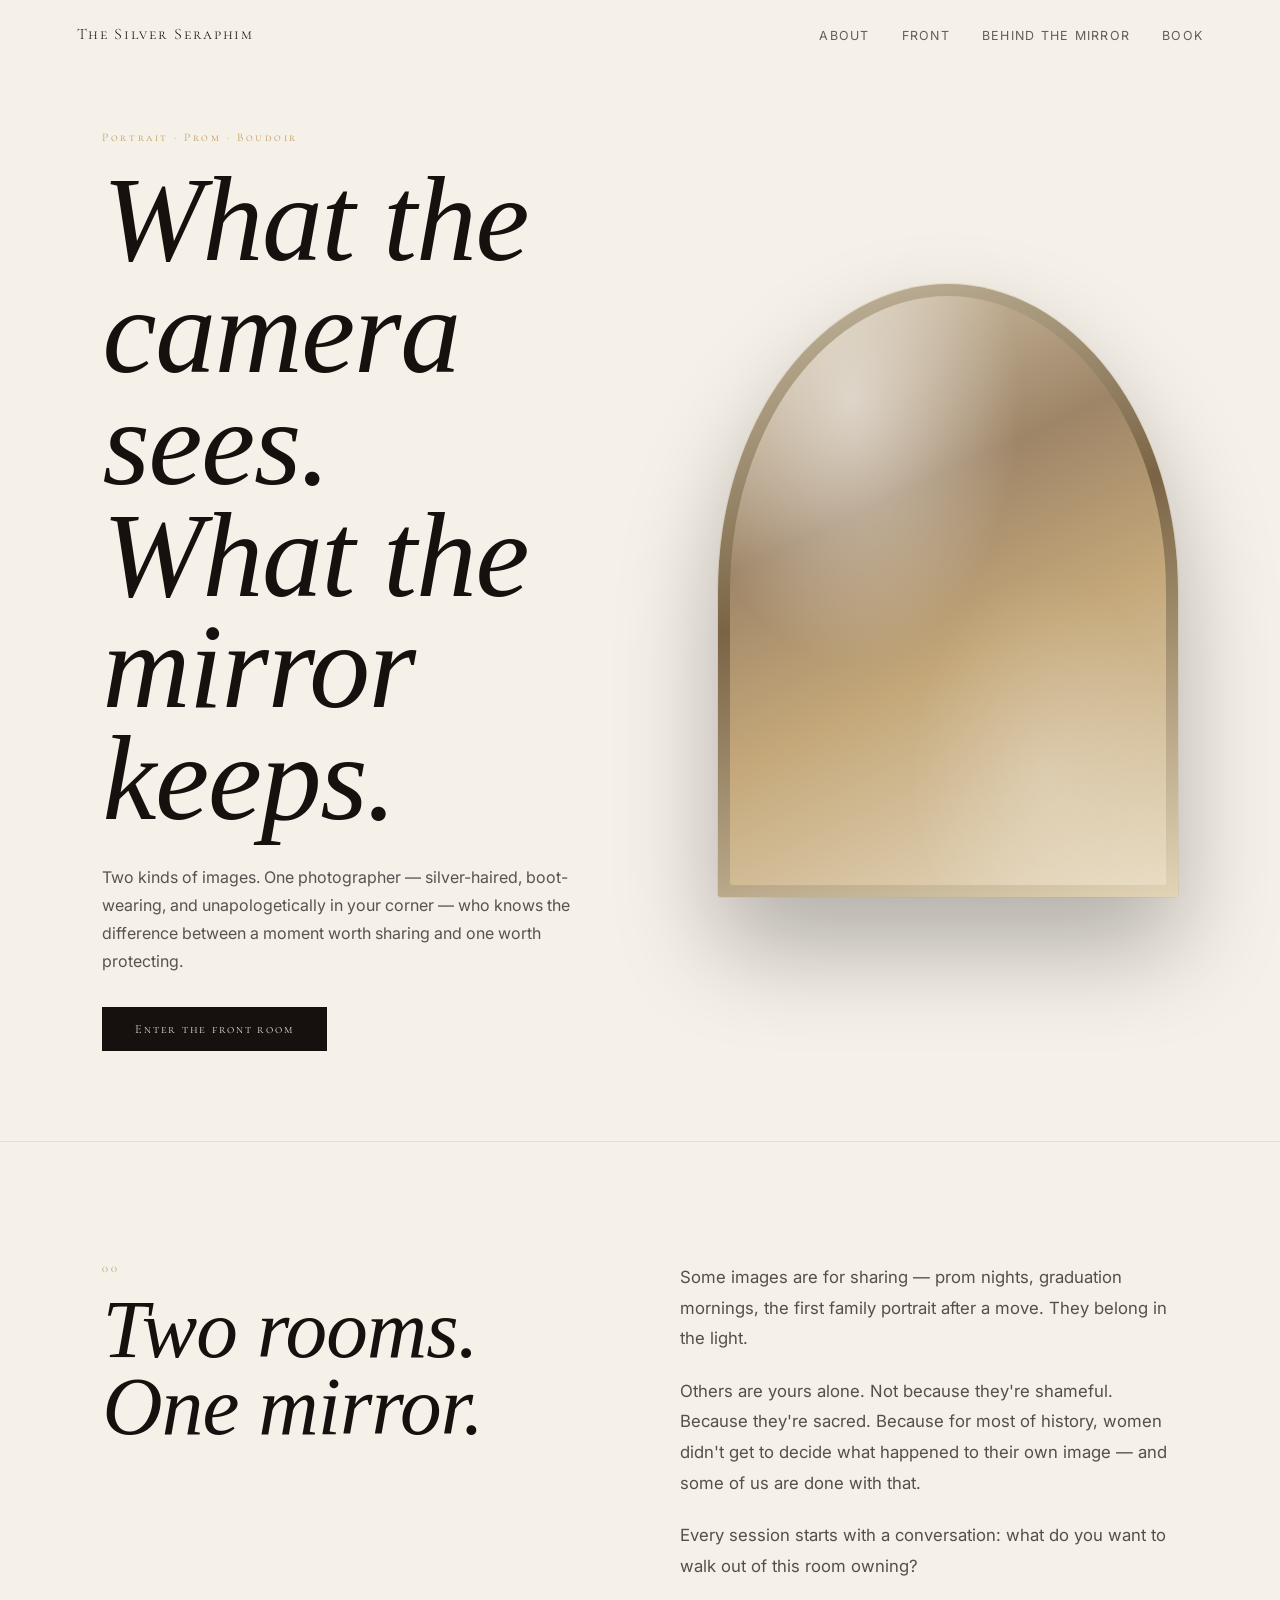
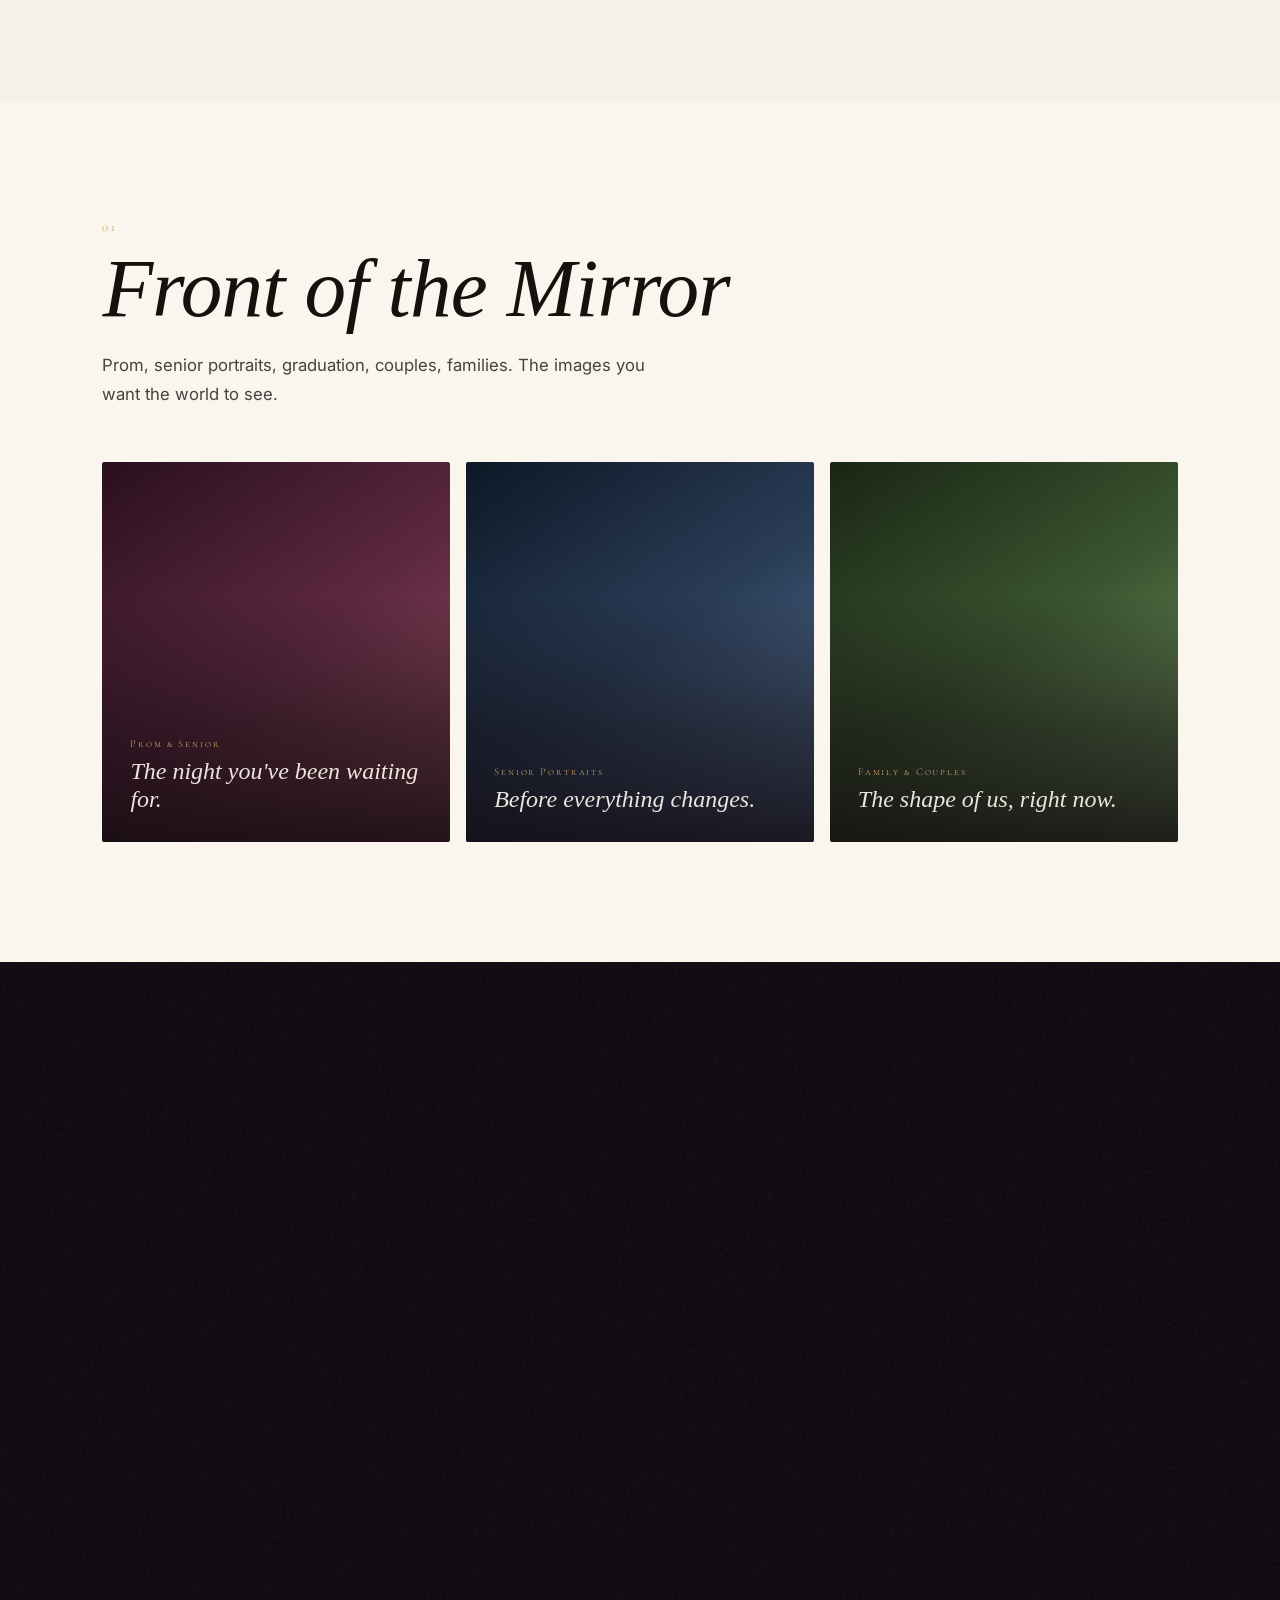
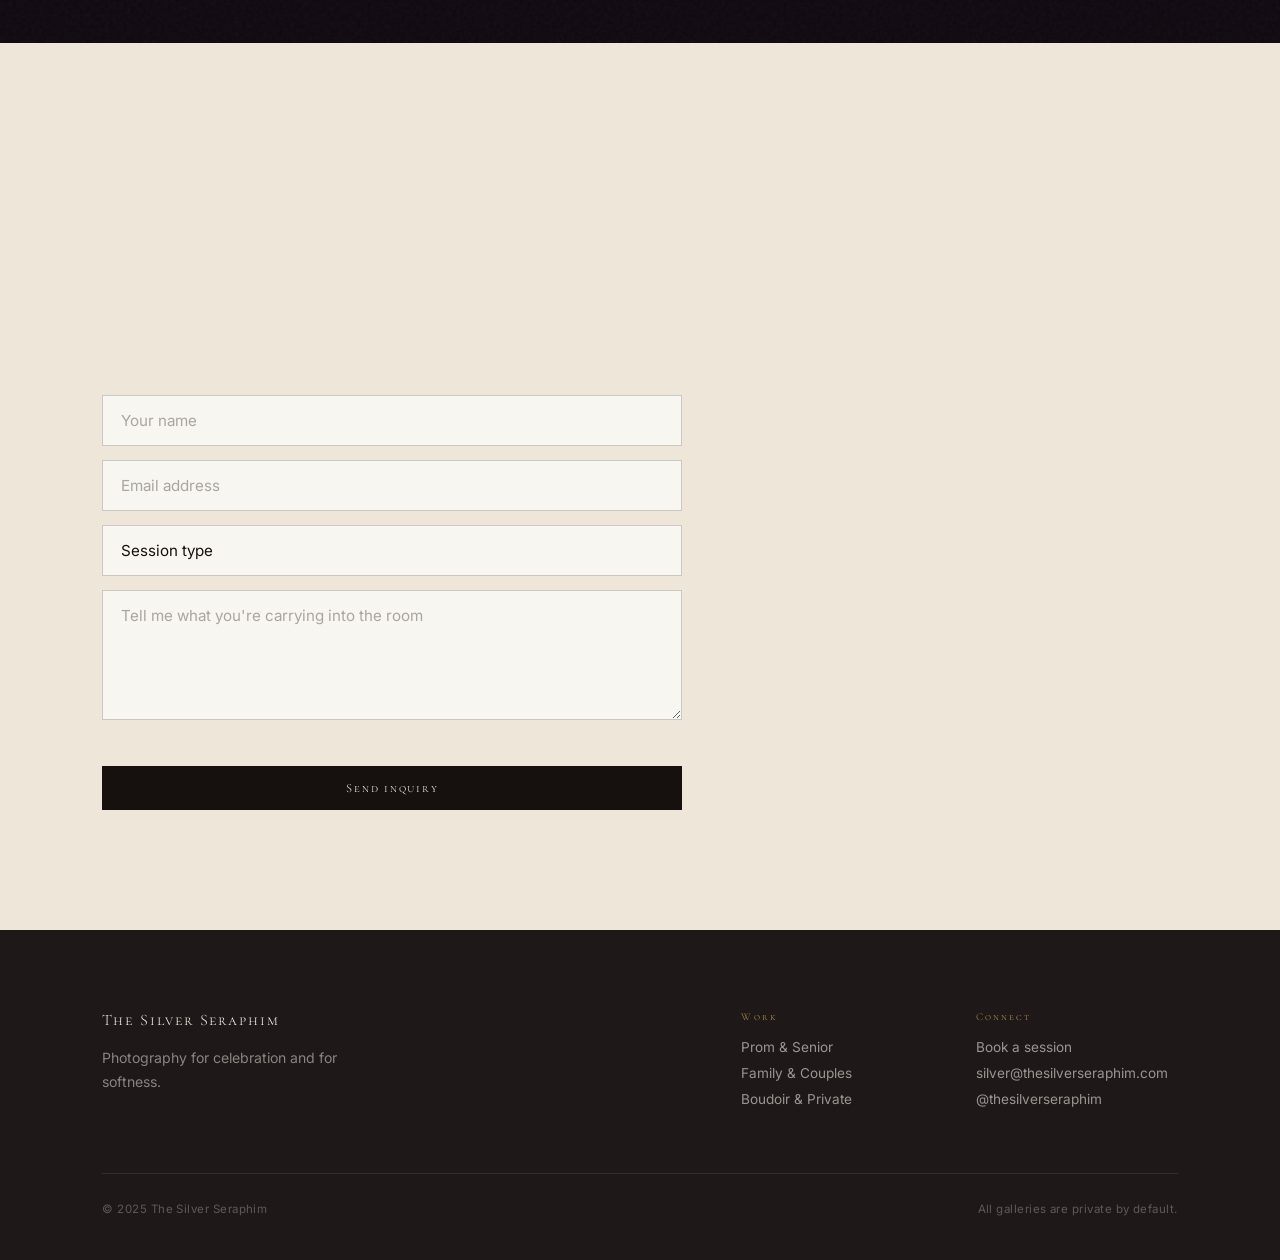
==== commit 470d5bac: "Rewrite copy to reflect Silver's voice and add Blind Date Boudoir About section now carries the femi" ====
--- a/public/preview/index.html
+++ b/public/preview/index.html
@@ -41,7 +41,7 @@
       <div class="hero-copy">
         <span class="eyebrow">Portrait · Prom · Boudoir</span>
         <h1>What the camera sees.<br>What the mirror keeps.</h1>
-        <p>Two kinds of images. One photographer who knows the difference between a moment worth sharing and one worth protecting.</p>
+        <p>Two kinds of images. One photographer — silver-haired, boot-wearing, and unapologetically in your corner — who knows the difference between a moment worth sharing and one worth protecting.</p>
         <a href="#front" class="btn">Enter the front room</a>
       </div>
       <div class="mirror-card" aria-hidden="true">
@@ -57,9 +57,9 @@
           <h2>Two rooms.<br>One mirror.</h2>
         </div>
         <div class="fade about-body" data-delay="130">
-          <p>Some images belong in the light — prom nights, graduation mornings, the first family photo after a move. Those live in the front room, open to anyone who visits.</p>
-          <p>Others belong in softness. Boudoir sessions, intimate couples work, maternity portraits, personal reclamation shoots — those are held behind the mirror, seen only by the people who made them.</p>
-          <p>Every session starts with one question: which room does this belong in?</p>
+          <p>Some images are for sharing — prom nights, graduation mornings, the first family portrait after a move. They belong in the light.</p>
+          <p>Others are yours alone. Not because they're shameful. Because they're sacred. Because for most of history, women didn't get to decide what happened to their own image — and some of us are done with that.</p>
+          <p>Every session starts with a conversation: what do you want to walk out of this room owning?</p>
         </div>
       </div>
     </section>
@@ -98,7 +98,7 @@
       <div class="fade">
         <span class="section-num">02</span>
         <h2>Behind the Mirror</h2>
-        <p class="section-intro">Boudoir, intimate couples, maternity, and personal reclamation sessions. Held carefully. Shared only with you.</p>
+        <p class="section-intro">Boudoir, intimate couples, maternity, and personal reclamation sessions. What happens in this room belongs to you — your gallery, your eyes, your call.</p>
       </div>
 
       <div class="gate fade" data-delay="80" id="gateEl">
@@ -114,10 +114,14 @@
           <p>You've always looked like this. You just needed someone to show you.</p>
         </div>
         <div class="private-panel fade" data-delay="80">
+          <h3>Blind Date Boudoir</h3>
+          <p>No planning. No Pinterest board. You show up, I take care of the rest — and you meet yourself for the first time.</p>
+        </div>
+        <div class="private-panel fade" data-delay="160">
           <h3>Couples</h3>
           <p>What you look like when no one else is watching. Documented with intention.</p>
         </div>
-        <div class="private-panel fade" data-delay="160">
+        <div class="private-panel fade" data-delay="240">
           <h3>Client Portal</h3>
           <p>Your gallery lives behind a private link. Your eyes, and whoever you choose to share it with.</p>
         </div>
@@ -142,6 +146,7 @@
           <option>Prom / Senior</option>
           <option>Family / Couples</option>
           <option>Boudoir / Private</option>
+          <option>Blind Date Boudoir</option>
         </select>
         <textarea class="field" name="message" placeholder="Tell me what you're carrying into the room"></textarea>
         <button class="btn" type="submit">Send inquiry</button>
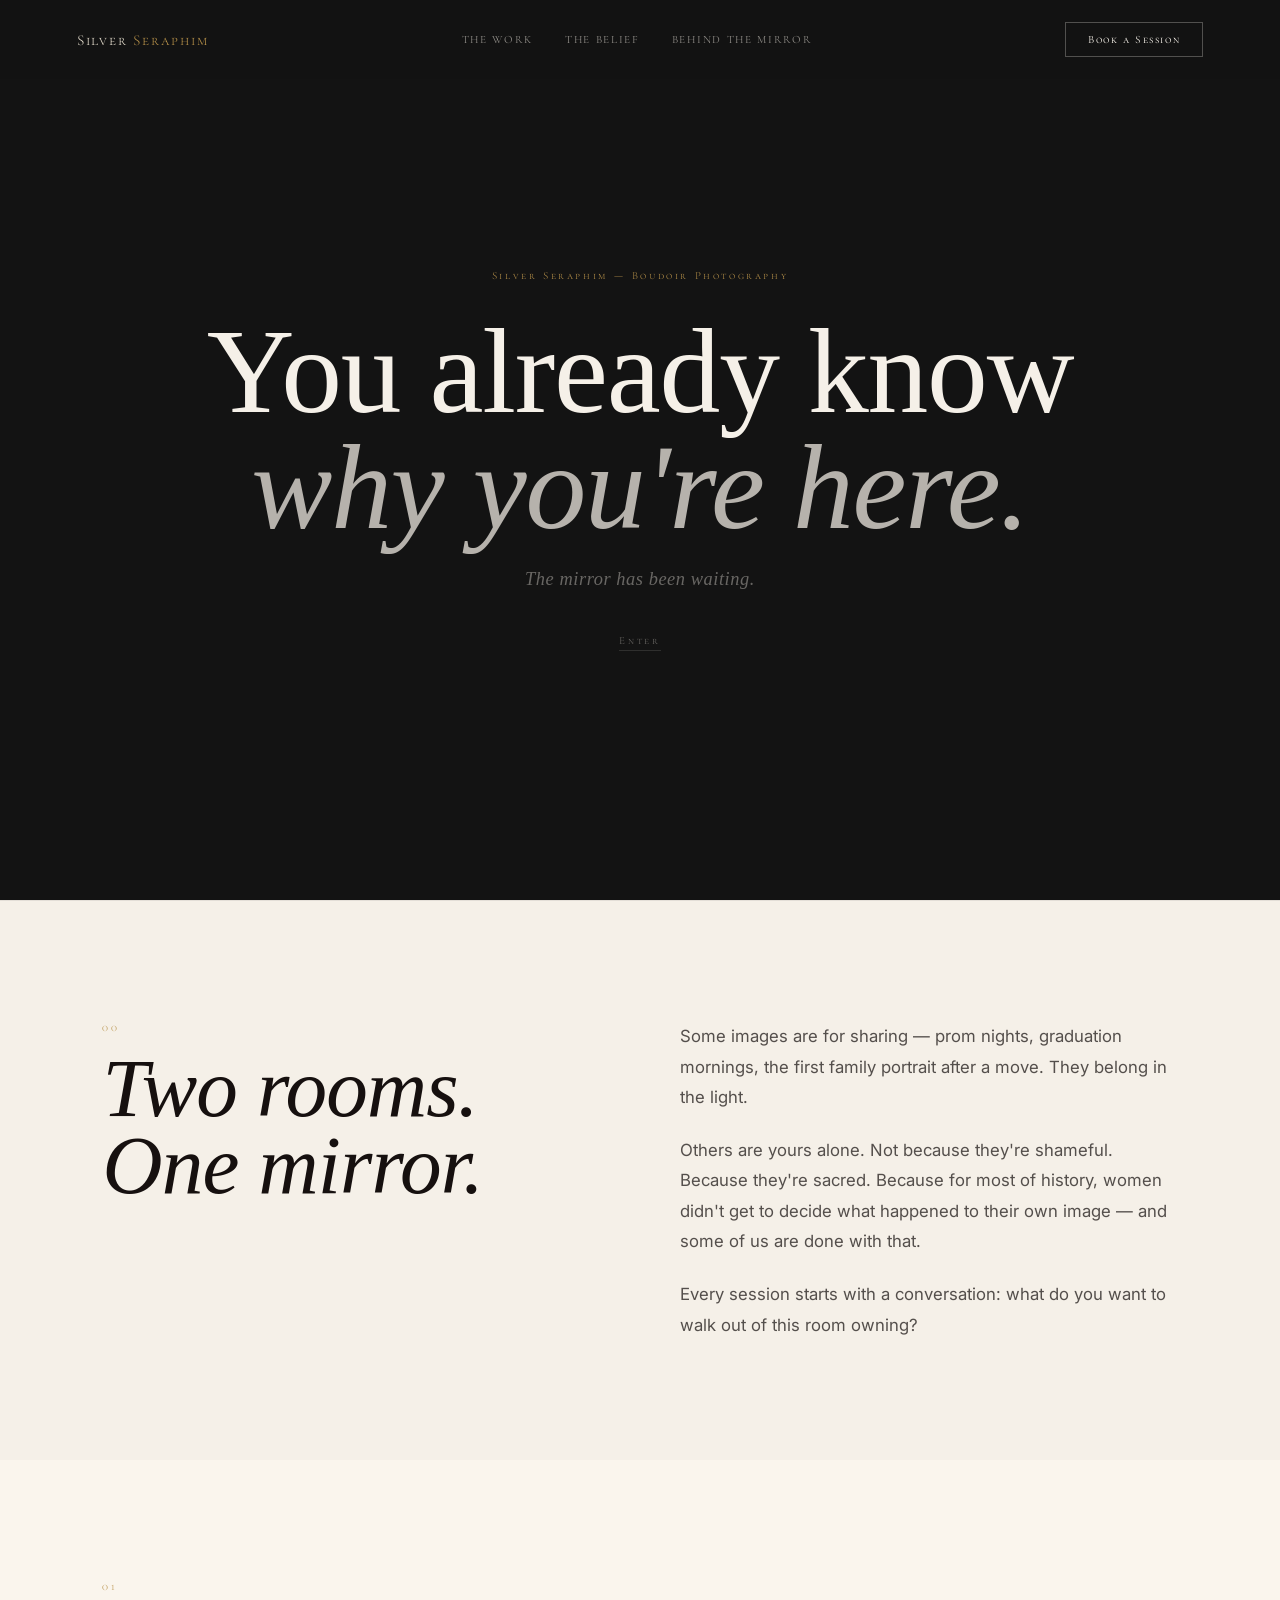
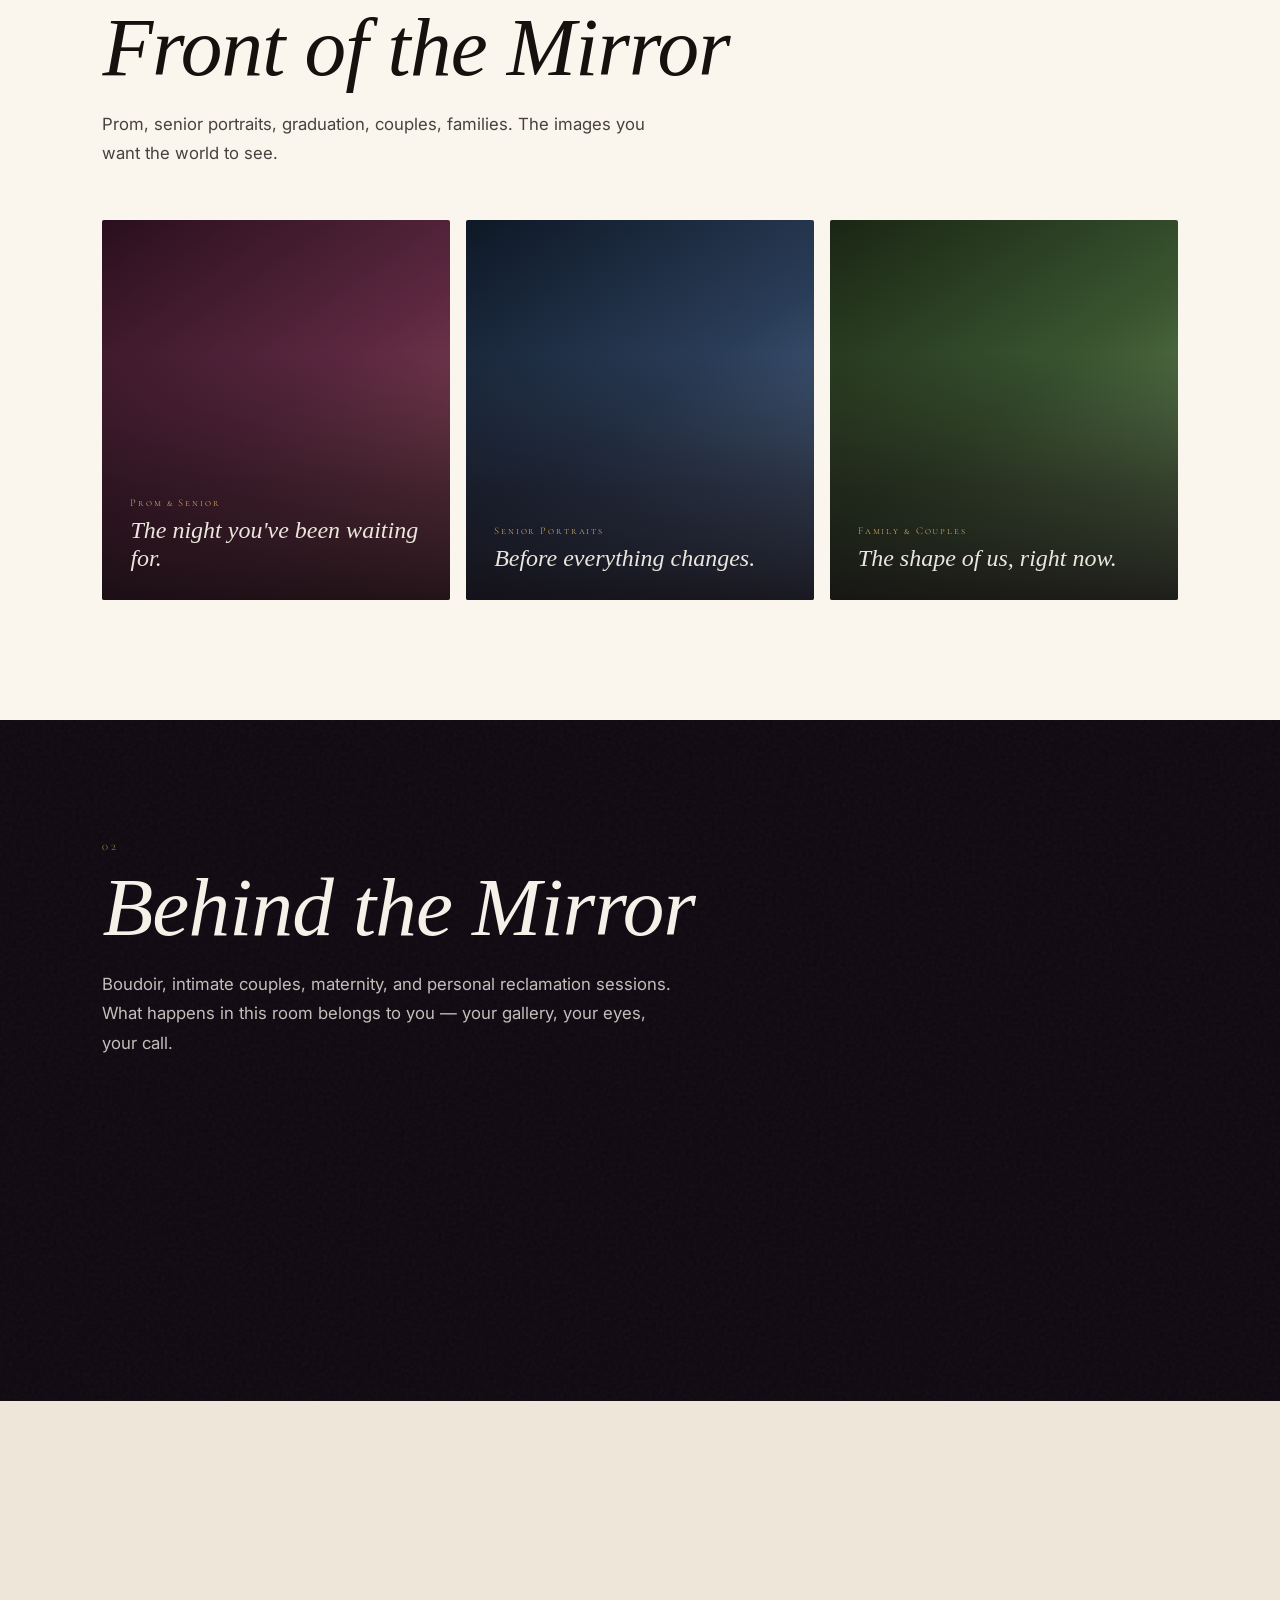
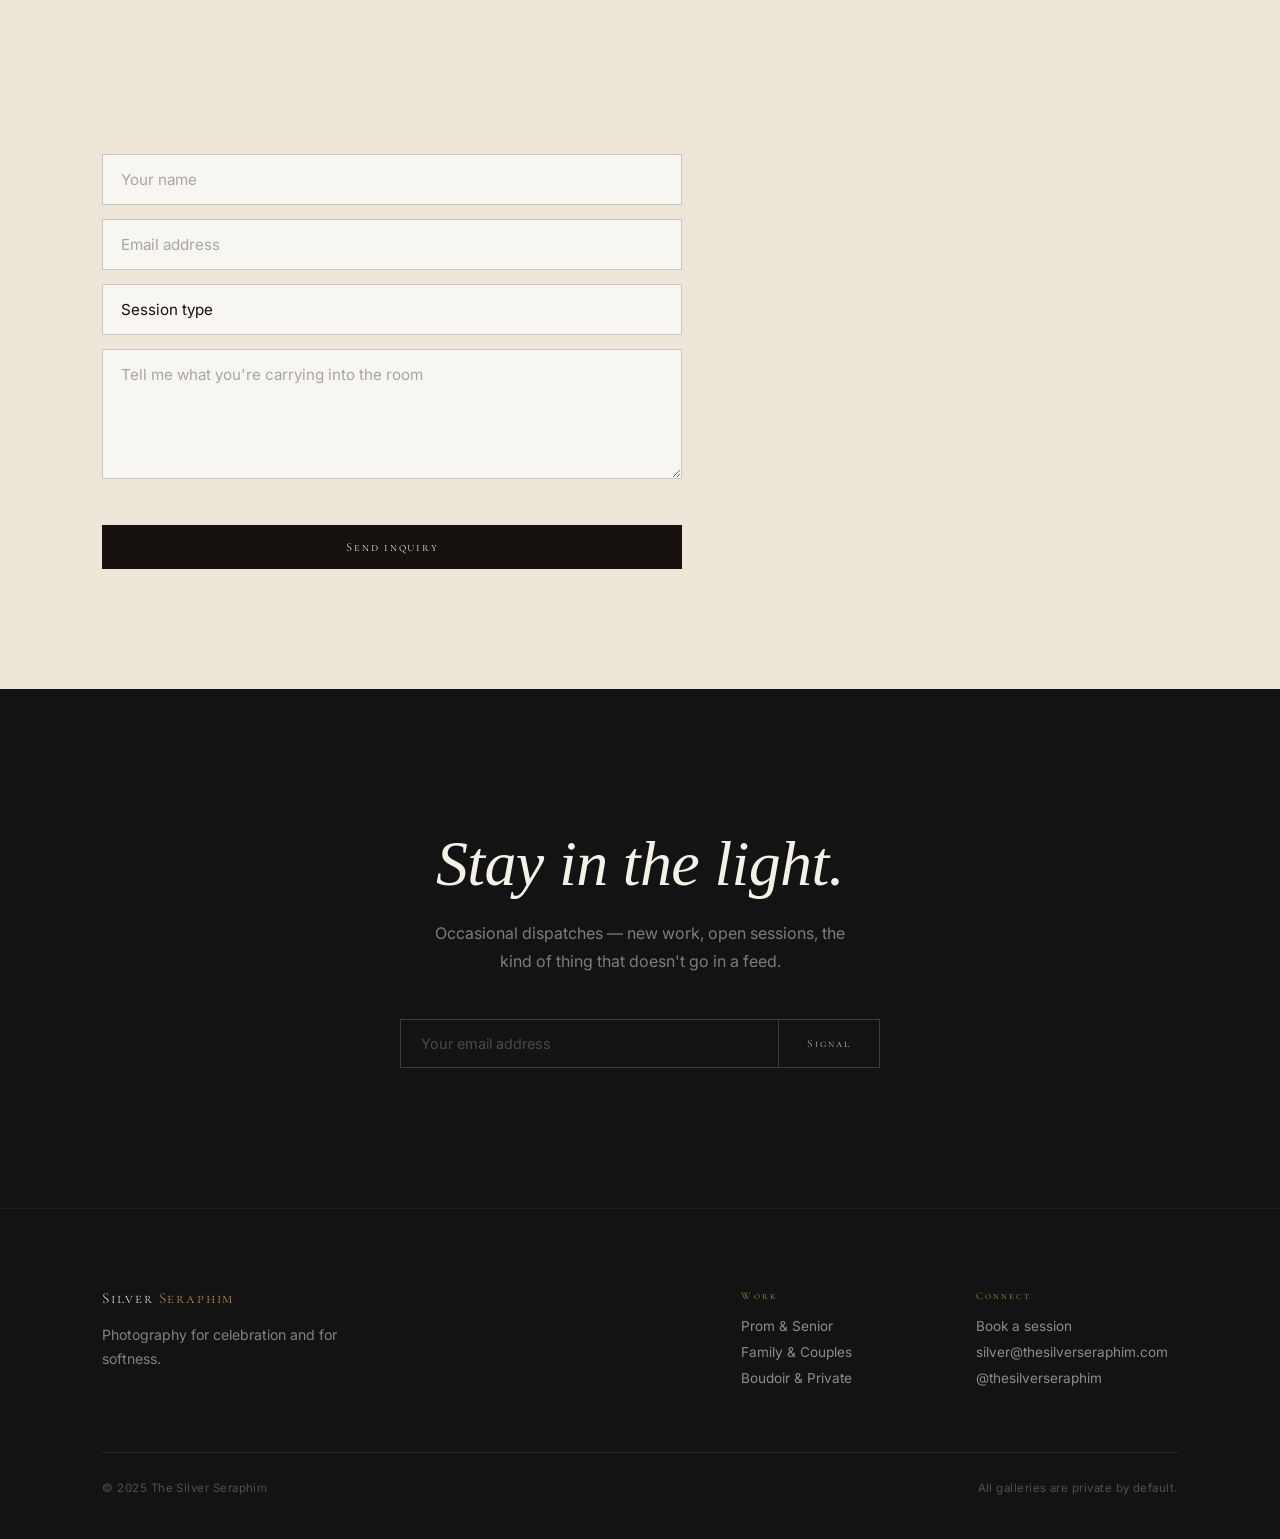
==== commit a11bc099: "Dark editorial redesign: centered hero, two-tone logo, newsletter section Full visual overhaul inspi" ====
--- a/public/preview/index.html
+++ b/public/preview/index.html
@@ -13,13 +13,16 @@
 <body>
 
   <header class="nav">
-    <a href="#" class="logo">The Silver Seraphim</a>
+    <a href="#" class="logo">
+      <span class="logo-silver">Silver</span>
+      <span class="logo-seraphim">Seraphim</span>
+    </a>
     <nav class="nav-links">
-      <a href="#about">About</a>
-      <a href="#front">Front</a>
+      <a href="#front">The Work</a>
+      <a href="#about">The Belief</a>
       <a href="#mirror">Behind the Mirror</a>
-      <a href="#book">Book</a>
     </nav>
+    <a href="#book" class="nav-cta">Book a Session</a>
     <button class="hamburger" aria-label="Toggle menu" aria-expanded="false">
       <span class="bar"></span>
       <span class="bar"></span>
@@ -28,25 +31,20 @@
   </header>
 
   <nav class="drawer" aria-hidden="true">
-    <a href="#about">About</a>
-    <a href="#front">Front</a>
+    <a href="#front">The Work</a>
+    <a href="#about">The Belief</a>
     <a href="#mirror">Behind the Mirror</a>
-    <a href="#book">Book</a>
+    <a href="#book">Book a Session</a>
   </nav>
 
   <main>
 
     <!-- Hero -->
     <section class="hero">
-      <div class="hero-copy">
-        <span class="eyebrow">Portrait · Prom · Boudoir</span>
-        <h1>What the camera sees.<br>What the mirror keeps.</h1>
-        <p>Two kinds of images. One photographer — silver-haired, boot-wearing, and unapologetically in your corner — who knows the difference between a moment worth sharing and one worth protecting.</p>
-        <a href="#front" class="btn">Enter the front room</a>
-      </div>
-      <div class="mirror-card" aria-hidden="true">
-        <div class="mirror-glass"></div>
-      </div>
+      <span class="eyebrow">Silver Seraphim — Boudoir Photography</span>
+      <h1>You already know<em>why you're here.</em></h1>
+      <p class="hero-subline">The mirror has been waiting.</p>
+      <a href="#front" class="hero-enter">Enter</a>
     </section>
 
     <!-- About -->
@@ -153,12 +151,29 @@
       </form>
     </section>
 
+    <!-- Signal / Newsletter -->
+    <section class="section-signal">
+      <div class="fade">
+        <h2 class="signal-heading">Stay in the light.</h2>
+        <p class="signal-body">Occasional dispatches — new work, open sessions, the kind of thing that doesn't go in a feed.</p>
+        <form id="signalForm" class="signal-form" name="silver-seraphim-signal" data-netlify="true" netlify-honeypot="bot-field">
+          <input type="hidden" name="form-name" value="silver-seraphim-signal" />
+          <input type="hidden" name="bot-field" />
+          <input class="signal-input" type="email" name="email" placeholder="Your email address" required />
+          <button class="signal-btn" type="submit">Signal</button>
+        </form>
+      </div>
+    </section>
+
   </main>
 
   <footer>
     <div class="footer-inner">
       <div class="footer-brand">
-        <span class="logo">The Silver Seraphim</span>
+        <a href="#" class="logo">
+          <span class="logo-silver">Silver</span>
+          <span class="logo-seraphim">Seraphim</span>
+        </a>
         <p>Photography for celebration and for softness.</p>
       </div>
       <div class="footer-cols">
--- a/public/preview/styles.css
+++ b/public/preview/styles.css
@@ -1,14 +1,15 @@
 :root {
-  --cream:   #f5f0e8;
-  --cream-2: #ede6d9;
-  --ink:     #16100f;
-  --deep:    #0f0810;
-  --charcoal:#1e1818;
-  --gold:    #b8924a;
-  --gold-lt: #d4ab6a;
-  --serif:   'Cormorant Garant', Georgia, serif;
-  --serif-sc:'Cormorant SC', 'Cormorant Garant', Georgia, serif;
-  --sans:    Inter, system-ui, sans-serif;
+  --cream:      #f5f0e8;
+  --cream-2:    #ede6d9;
+  --ink:        #16100f;
+  --deep:       #0f0810;
+  --near-black: #131313;
+  --charcoal:   #1e1818;
+  --gold:       #b8924a;
+  --gold-lt:    #d4ab6a;
+  --serif:      'Cormorant Garant', Georgia, serif;
+  --serif-sc:   'Cormorant SC', 'Cormorant Garant', Georgia, serif;
+  --sans:       Inter, system-ui, sans-serif;
 }
 
 *, *::before, *::after { box-sizing: border-box; }
@@ -29,35 +30,59 @@
   display: flex;
   justify-content: space-between;
   align-items: center;
-  padding: 24px 6vw;
+  padding: 22px 6vw;
   backdrop-filter: blur(16px);
   -webkit-backdrop-filter: blur(16px);
-  background: color-mix(in srgb, var(--cream) 65%, transparent);
+  background: color-mix(in srgb, var(--near-black) 88%, transparent);
   transition: background 0.4s, box-shadow 0.4s;
 }
 .nav.scrolled {
-  background: color-mix(in srgb, var(--cream) 92%, transparent);
-  box-shadow: 0 1px 0 rgba(22,16,15,.08);
-}
+  background: var(--near-black);
+  box-shadow: 0 1px 0 rgba(255, 255, 255, 0.06);
+}
+
 .logo {
   font-family: var(--serif-sc);
-  font-size: 1rem;
+  font-size: 0.95rem;
   font-weight: 300;
   letter-spacing: 0.12em;
-  color: var(--ink);
-  text-decoration: none;
+  text-decoration: none;
+  display: flex;
+  align-items: baseline;
+  gap: 0.35em;
+}
+.logo-silver   { color: #e8e0d0; }
+.logo-seraphim { color: var(--gold); }
+
+.nav-links {
+  display: flex;
+  align-items: center;
+  gap: 32px;
 }
 .nav-links a {
-  color: var(--ink);
-  text-decoration: none;
-  margin-left: 28px;
-  font-size: 0.78rem;
-  letter-spacing: 0.1em;
+  color: rgba(245, 240, 232, 0.55);
+  text-decoration: none;
+  font-family: var(--serif-sc);
+  font-size: 0.7rem;
+  letter-spacing: 0.15em;
   text-transform: uppercase;
-  opacity: .65;
-  transition: opacity .2s;
-}
-.nav-links a:hover { opacity: 1; }
+  transition: color 0.2s;
+}
+.nav-links a:hover { color: var(--cream); }
+
+.nav-cta {
+  display: inline-block;
+  border: 1px solid rgba(245, 240, 232, 0.28);
+  padding: 10px 22px;
+  font-family: var(--serif-sc);
+  font-size: 0.7rem;
+  letter-spacing: 0.14em;
+  color: var(--cream);
+  text-decoration: none;
+  white-space: nowrap;
+  transition: border-color 0.2s, color 0.2s;
+}
+.nav-cta:hover { border-color: var(--gold); color: var(--gold-lt); }
 
 /* hamburger */
 .hamburger {
@@ -73,7 +98,7 @@
   display: block;
   width: 22px;
   height: 1px;
-  background: var(--ink);
+  background: var(--cream);
   transition: transform .28s, opacity .28s;
   transform-origin: center;
 }
@@ -85,7 +110,7 @@
   display: none;
   position: fixed;
   inset: 70px 0 0;
-  background: var(--cream);
+  background: var(--near-black);
   flex-direction: column;
   padding: 40px 8vw;
   z-index: 99;
@@ -100,10 +125,10 @@
   font-style: italic;
   font-weight: 300;
   font-size: 2.4rem;
-  color: var(--ink);
+  color: var(--cream);
   text-decoration: none;
   padding: 12px 0;
-  border-bottom: 1px solid rgba(22,16,15,.1);
+  border-bottom: 1px solid rgba(245, 240, 232, 0.1);
   transition: color .2s;
 }
 .drawer a:hover { color: var(--gold); }
@@ -111,20 +136,22 @@
 /* hero */
 .hero {
   min-height: 100vh;
-  display: grid;
-  grid-template-columns: 1fr 0.8fr;
+  display: flex;
+  flex-direction: column;
   align-items: center;
-  gap: 40px;
-  padding: 130px 8vw 90px;
+  justify-content: center;
+  text-align: center;
+  padding: 120px 8vw 100px;
+  background: var(--near-black);
 }
 .eyebrow {
   display: block;
   font-family: var(--serif-sc);
   color: var(--gold);
-  letter-spacing: .22em;
-  font-size: .72rem;
-  font-weight: 300;
-  margin-bottom: 20px;
+  letter-spacing: .24em;
+  font-size: .68rem;
+  font-weight: 300;
+  margin-bottom: 32px;
 }
 .section-num {
   display: block;
@@ -137,21 +164,40 @@
 }
 .hero h1 {
   font-family: var(--serif);
-  font-style: italic;
+  font-style: normal;
   font-weight: 300;
   font-size: clamp(3.8rem, 9.5vw, 9rem);
-  line-height: .92;
+  line-height: .95;
   letter-spacing: -.01em;
-  margin: 0 0 28px;
-  color: var(--ink);
-}
-.hero-copy > p {
-  max-width: 480px;
-  font-size: 1rem;
-  line-height: 1.75;
-  color: color-mix(in srgb, var(--ink) 70%, transparent);
-  margin: 0;
-}
+  margin: 0 0 24px;
+  color: var(--cream);
+}
+.hero h1 em {
+  display: block;
+  font-style: italic;
+  color: rgba(245, 240, 232, 0.72);
+}
+.hero-subline {
+  font-family: var(--serif);
+  font-style: italic;
+  font-weight: 300;
+  font-size: 1.15rem;
+  color: rgba(245, 240, 232, 0.38);
+  margin: 0 0 44px;
+  letter-spacing: .03em;
+}
+.hero-enter {
+  display: inline-block;
+  font-family: var(--serif-sc);
+  font-size: .68rem;
+  letter-spacing: .26em;
+  color: rgba(245, 240, 232, 0.35);
+  text-decoration: none;
+  border-bottom: 1px solid rgba(245, 240, 232, 0.12);
+  padding-bottom: 3px;
+  transition: color .25s, border-color .25s;
+}
+.hero-enter:hover { color: var(--gold-lt); border-color: var(--gold); }
 
 /* buttons */
 .btn {
@@ -178,37 +224,6 @@
   margin-top: 20px;
 }
 .btn.ghost:hover { background: rgba(184,146,74,.12); border-color: var(--gold-lt); }
-
-/* mirror card */
-.mirror-card {
-  aspect-ratio: 3/4;
-  border-radius: 50% 50% 2px 2px;
-  padding: 12px;
-  background: linear-gradient(160deg, #c8bda4 0%, #7a6445 45%, #e2d4b6 100%);
-  box-shadow: 0 0 0 1px rgba(198,161,91,.2), 0 50px 100px rgba(0,0,0,.28);
-}
-.mirror-glass {
-  position: relative;
-  height: 100%;
-  border-radius: inherit;
-  overflow: hidden;
-  background:
-    radial-gradient(ellipse at 28% 18%, rgba(255,255,255,.55) 0%, transparent 38%),
-    radial-gradient(ellipse at 72% 82%, rgba(255,255,255,.18) 0%, transparent 30%),
-    linear-gradient(155deg, #d8cbb2 0%, #9e8567 35%, #c4a87a 60%, #e8dcc4 100%);
-}
-.mirror-glass::after {
-  content: '';
-  position: absolute;
-  inset: 0;
-  background: linear-gradient(105deg, transparent 30%, rgba(255,255,255,.22) 48%, rgba(255,255,255,.08) 52%, transparent 70%);
-  transform: translateX(-120%);
-  animation: shimmer 6s ease-in-out infinite 1.5s;
-}
-@keyframes shimmer {
-  0%   { transform: translateX(-120%); }
-  100% { transform: translateX(220%); }
-}
 
 /* sections */
 .section { padding: 120px 8vw; }
@@ -253,7 +268,6 @@
   line-height: .92;
   letter-spacing: -.01em;
   margin: 0 0 24px;
-  font-weight: normal;
 }
 .section-dark h2 { color: var(--cream); }
 .section-intro { max-width: 580px; font-size: 1.05rem; line-height: 1.75; opacity: .78; margin: 0; }
@@ -323,7 +337,7 @@
 .gate > p { font-size: .9rem; color: rgba(245,240,232,.55); margin: 0; line-height: 1.65; }
 
 /* private panels */
-.private-room { display: grid; grid-template-columns: repeat(3,1fr); gap: 16px; margin-top: 52px; }
+.private-room { display: grid; grid-template-columns: repeat(2,1fr); gap: 16px; margin-top: 52px; }
 .private-panel {
   padding: 36px 30px;
   border-radius: 2px;
@@ -364,28 +378,92 @@
 .field:focus { outline: none; border-color: var(--gold); background: white; }
 textarea.field { min-height: 130px; resize: vertical; }
 
+/* newsletter / signal */
+.section-signal {
+  background: var(--near-black);
+  padding: 140px 8vw;
+  text-align: center;
+}
+.signal-heading {
+  font-family: var(--serif);
+  font-style: italic;
+  font-weight: 300;
+  font-size: clamp(2.5rem, 5vw, 4.5rem);
+  color: var(--cream);
+  margin: 0 0 20px;
+  line-height: 1.1;
+  letter-spacing: -.01em;
+}
+.signal-body {
+  font-size: 1rem;
+  color: rgba(245,240,232,.48);
+  max-width: 440px;
+  line-height: 1.75;
+  margin: 0 auto 44px;
+}
+.signal-form {
+  display: flex;
+  width: 100%;
+  max-width: 480px;
+  margin: 0 auto;
+}
+.signal-input {
+  flex: 1;
+  padding: 15px 20px;
+  border: 1px solid rgba(245,240,232,.18);
+  border-right: none;
+  background: transparent;
+  color: var(--cream);
+  font-family: var(--sans);
+  font-size: .9rem;
+  outline: none;
+  transition: border-color .2s;
+  -webkit-appearance: none;
+  appearance: none;
+}
+.signal-input::placeholder { color: rgba(245,240,232,.25); }
+.signal-input:focus { border-color: rgba(245,240,232,.35); }
+.signal-btn {
+  padding: 15px 28px;
+  background: transparent;
+  border: 1px solid rgba(245,240,232,.18);
+  color: rgba(245,240,232,.7);
+  font-family: var(--serif-sc);
+  font-size: .7rem;
+  letter-spacing: .18em;
+  cursor: pointer;
+  white-space: nowrap;
+  transition: background .2s, border-color .2s, color .2s;
+}
+.signal-btn:hover { background: rgba(184,146,74,.1); border-color: var(--gold); color: var(--gold-lt); }
+
 /* scroll fade */
 .fade { opacity: 0; transform: translateY(28px); transition: opacity .8s cubic-bezier(.22,1,.36,1), transform .8s cubic-bezier(.22,1,.36,1); }
 .fade.visible { opacity: 1; transform: translateY(0); }
 
 /* footer */
-footer { background: var(--charcoal); color: var(--cream); padding: 80px 8vw 44px; }
+footer {
+  background: var(--near-black);
+  color: var(--cream);
+  padding: 80px 8vw 44px;
+  border-top: 1px solid rgba(245,240,232,.06);
+}
 .footer-inner { display: grid; grid-template-columns: 1.3fr 1fr; gap: 72px; padding-bottom: 56px; border-bottom: 1px solid rgba(245,240,232,.1); }
-.footer-brand .logo { font-size: 1rem; color: var(--cream); display: block; margin-bottom: 16px; }
+.footer-brand .logo { font-size: .95rem; display: flex; align-items: baseline; gap: .35em; margin-bottom: 16px; }
 .footer-brand p { font-size: .88rem; color: rgba(245,240,232,.5); margin: 0; max-width: 260px; line-height: 1.7; }
 .footer-cols { display: grid; grid-template-columns: 1fr 1fr; gap: 32px; }
 .footer-heading { font-family: var(--serif-sc); color: var(--gold); font-size: .65rem; letter-spacing: .2em; font-weight: 300; margin: 0 0 16px; }
-.footer-cols a { display: block; color: rgba(245,240,232,.58); text-decoration: none; font-size: .85rem; margin-bottom: 10px; transition: color .2s; }
+.footer-cols a { display: block; color: rgba(245,240,232,.55); text-decoration: none; font-size: .85rem; margin-bottom: 10px; transition: color .2s; }
 .footer-cols a:hover { color: var(--cream); }
-.footer-base { display: flex; justify-content: space-between; padding-top: 28px; font-size: .72rem; color: rgba(245,240,232,.3); letter-spacing: .04em; }
+.footer-base { display: flex; justify-content: space-between; padding-top: 28px; font-size: .72rem; color: rgba(245,240,232,.28); letter-spacing: .04em; }
 
 /* responsive */
 @media (max-width: 860px) {
   .hero, .about-grid, .gallery-grid, .private-room, .footer-inner { grid-template-columns: 1fr; }
-  .hero { gap: 52px; }
-  .mirror-card { max-width: 260px; margin: 0 auto; }
-  .nav-links { display: none; }
+  .nav-links, .nav-cta { display: none; }
   .hamburger { display: flex; }
   .drawer { display: flex; }
   .footer-base { flex-direction: column; gap: 8px; }
-}
+  .signal-form { flex-direction: column; }
+  .signal-input { border-right: 1px solid rgba(245,240,232,.18); border-bottom: none; }
+}
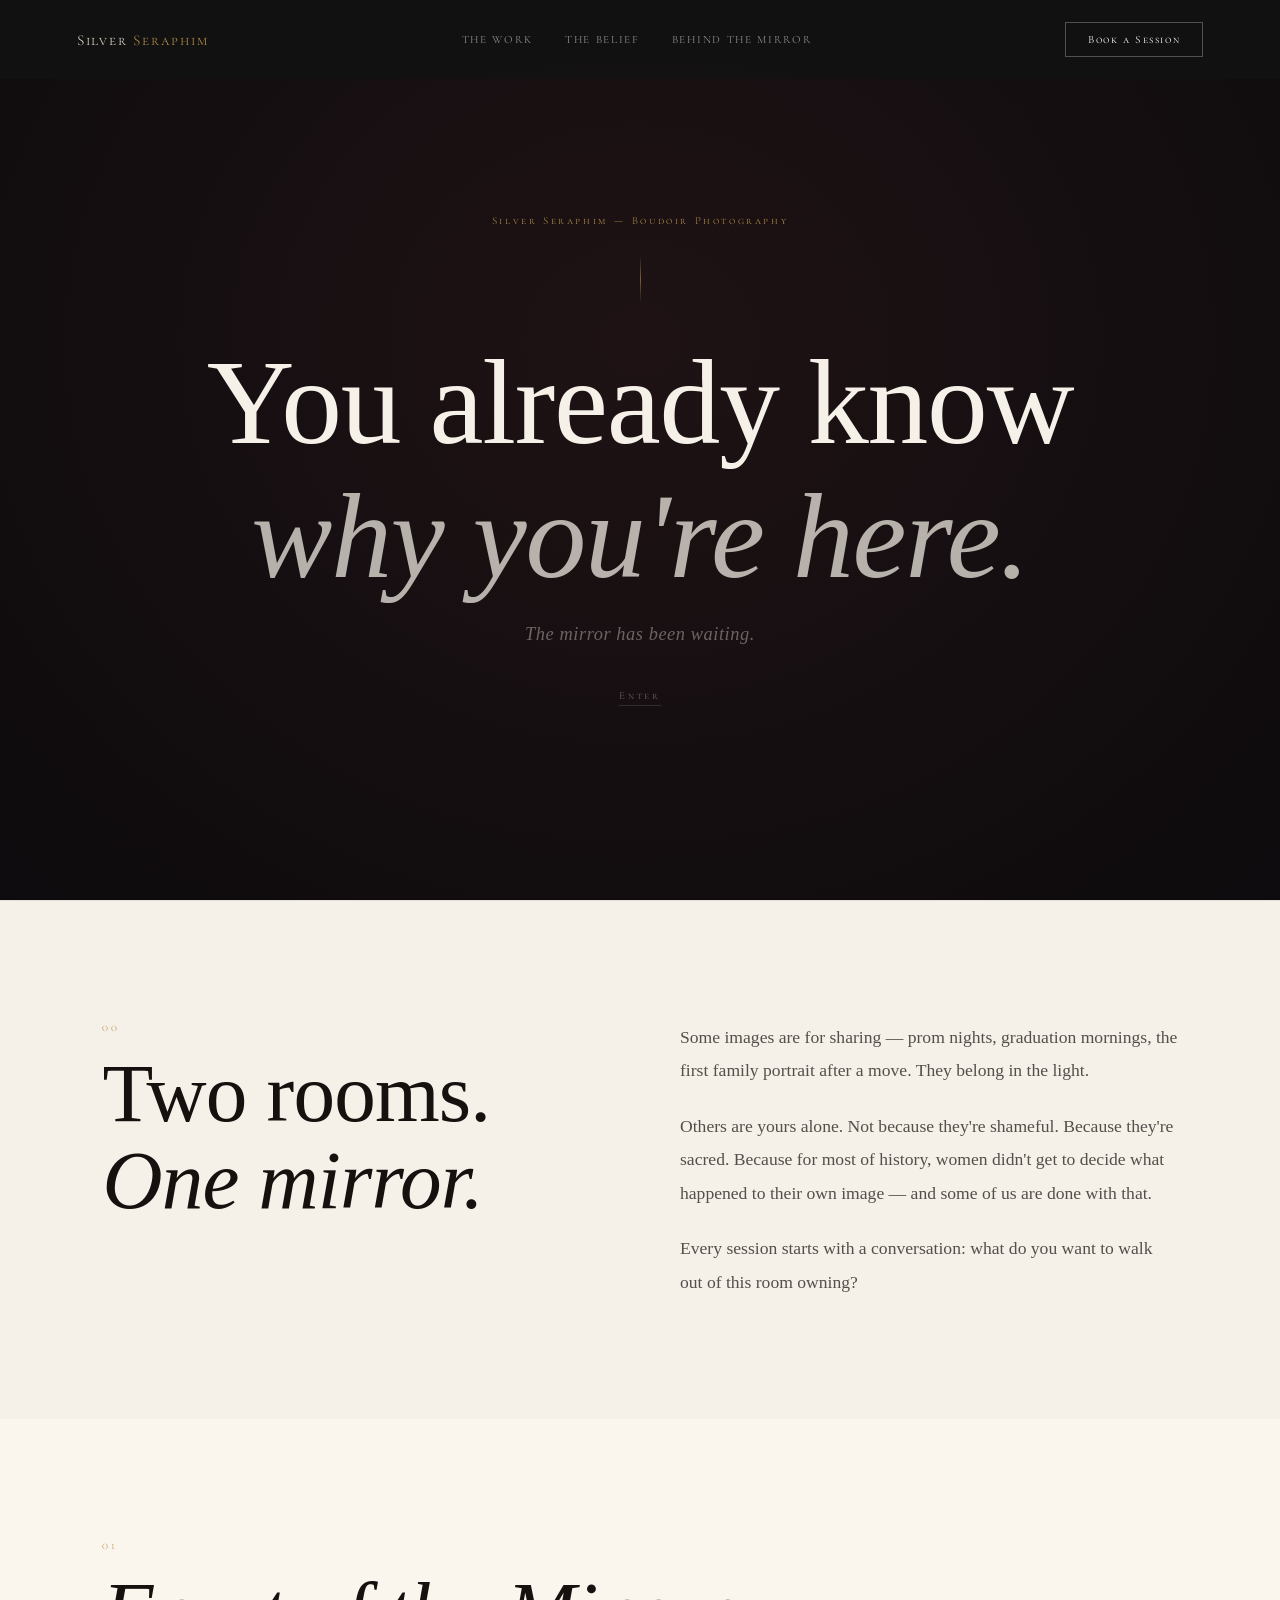
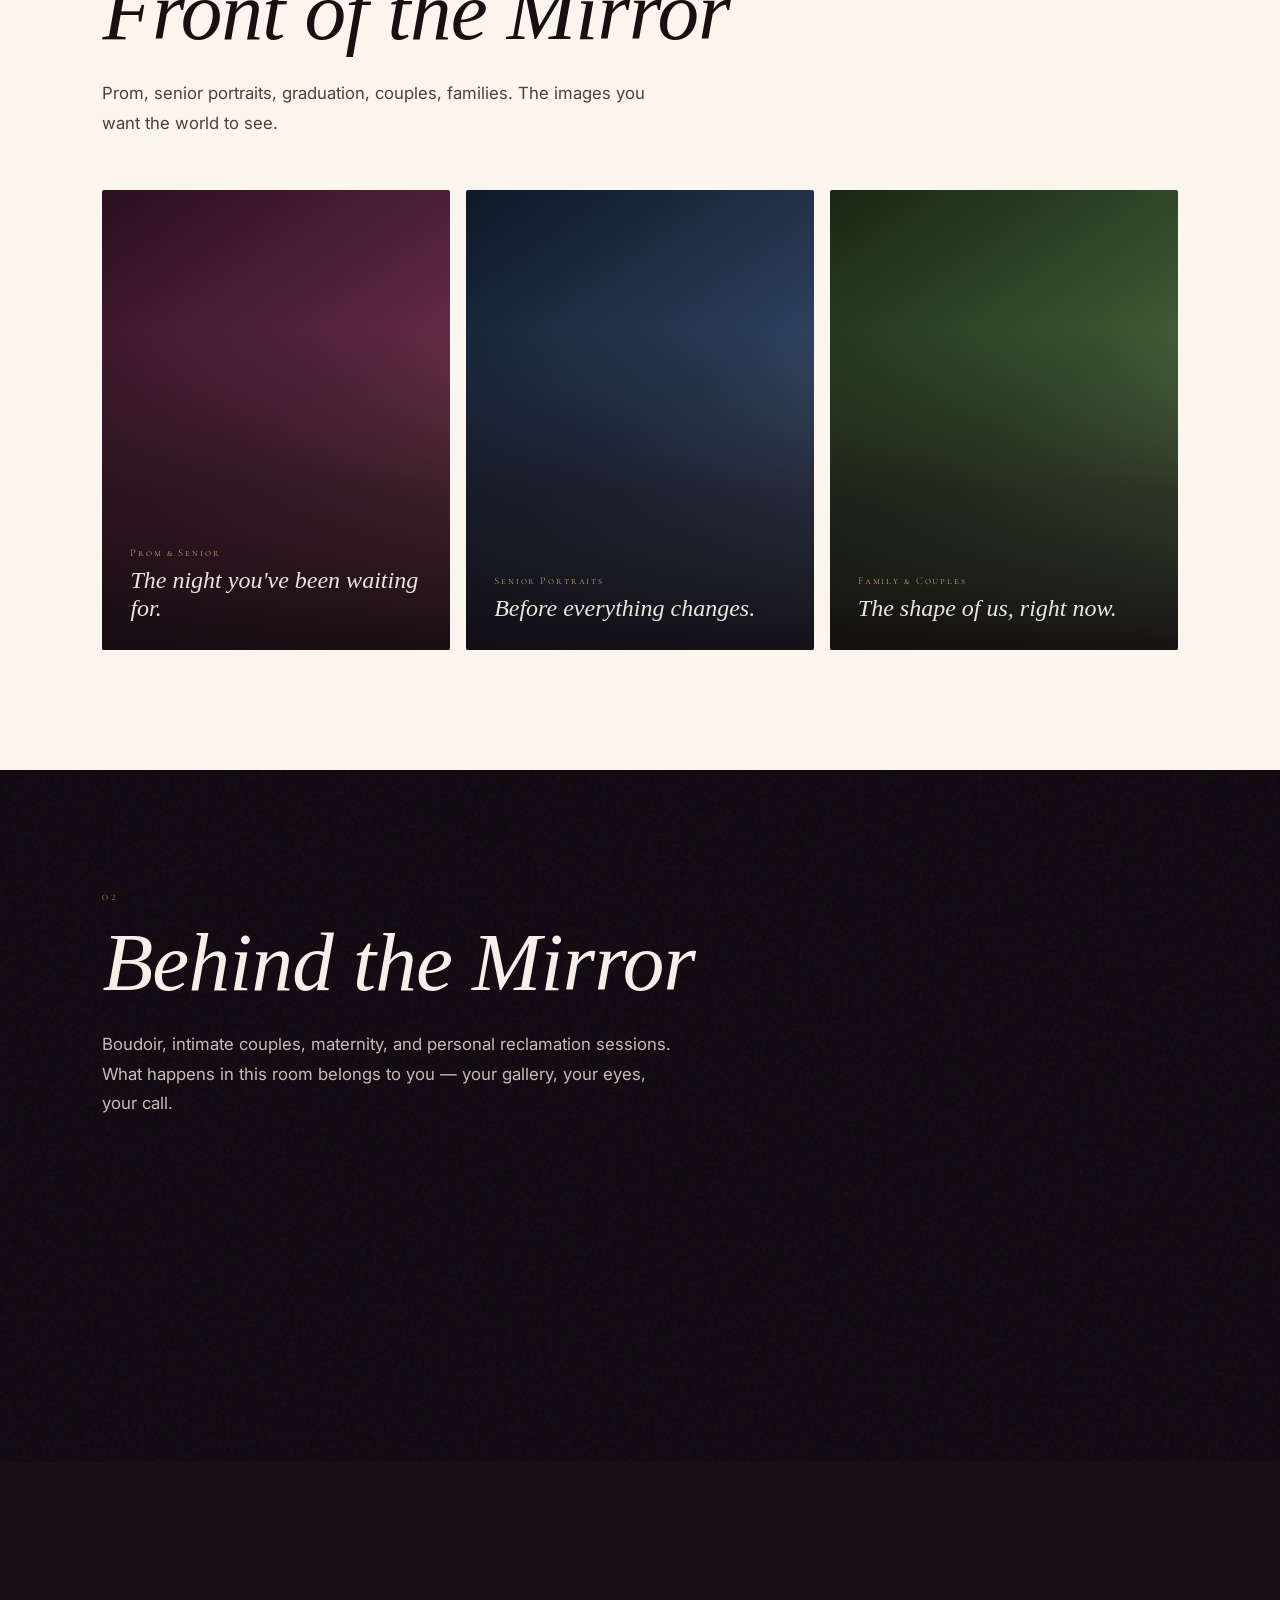
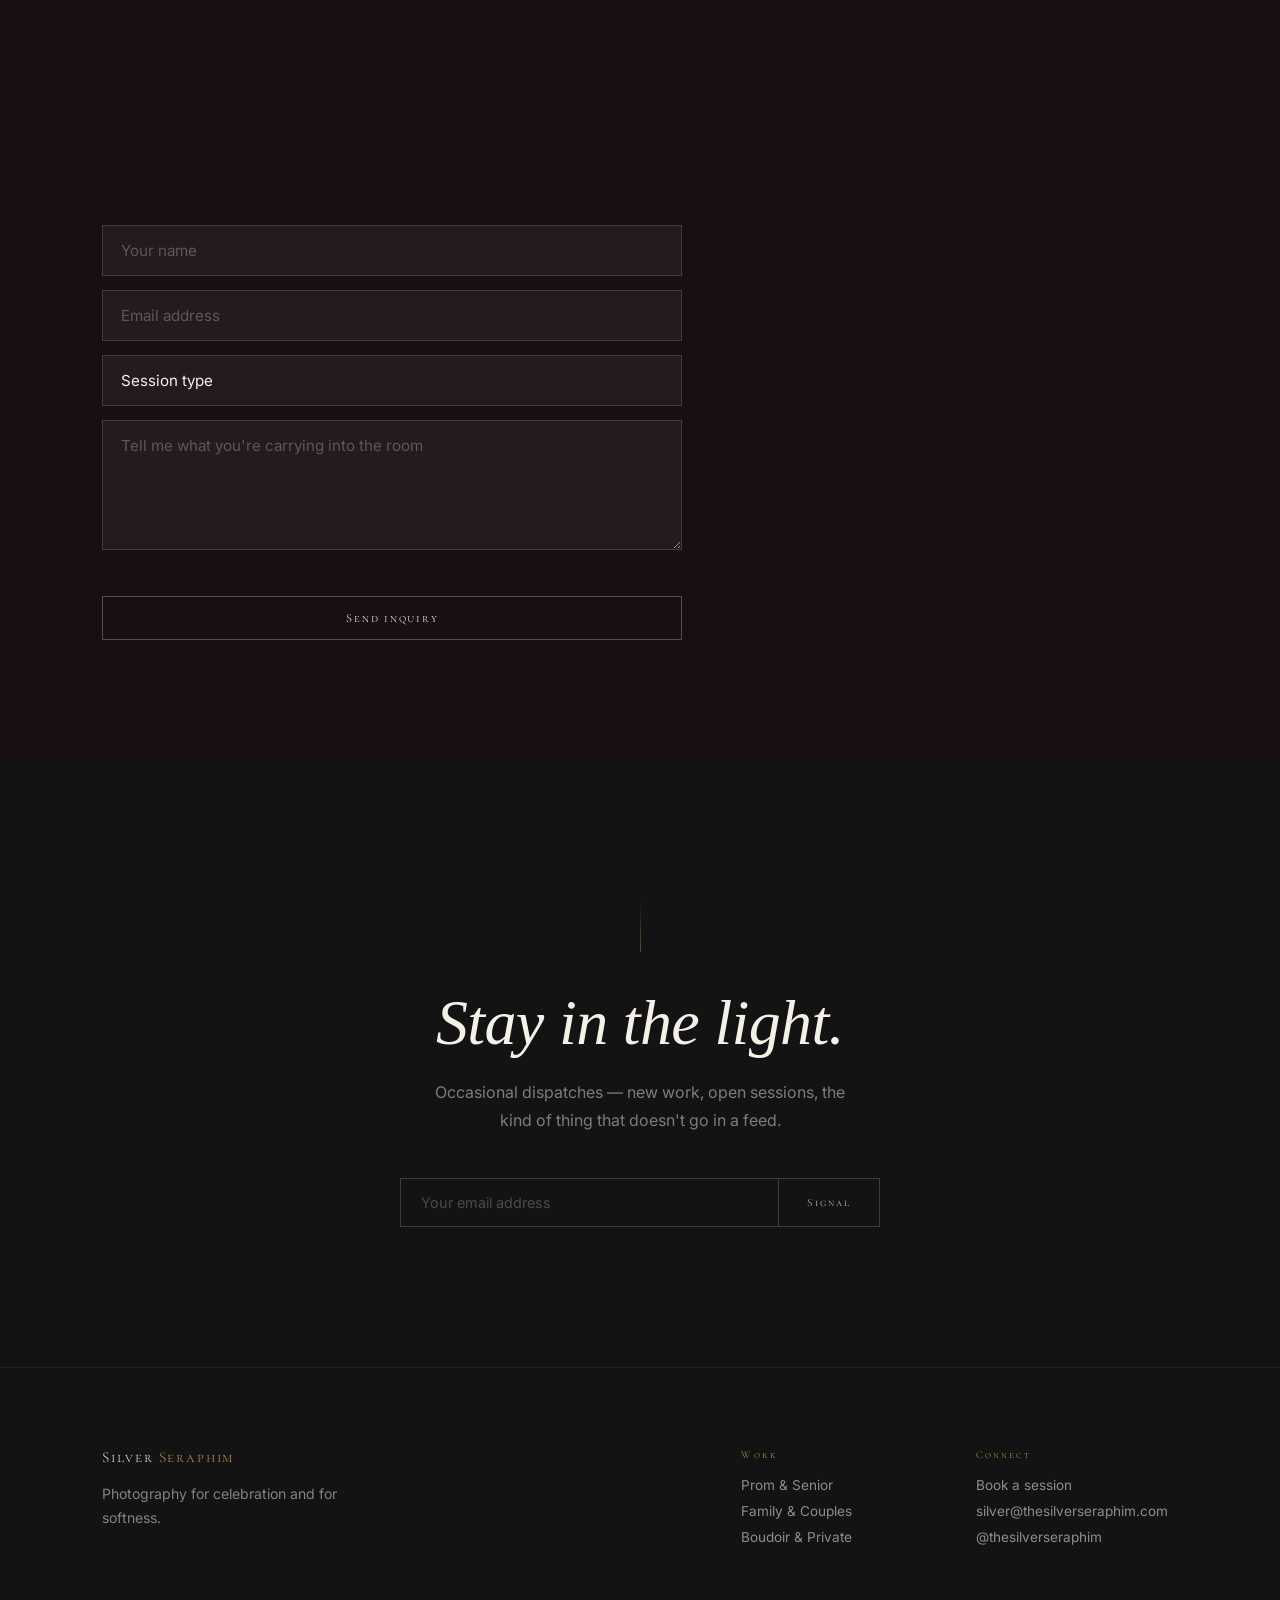
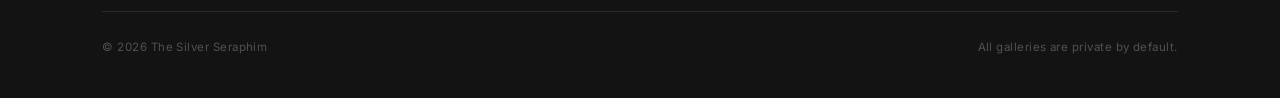
==== commit 641a0f85: "Full beauty pass: 12 refinements for a classy, cohesive site - Hero: radial gradient depth (not flat" ====
--- a/public/preview/index.html
+++ b/public/preview/index.html
@@ -42,6 +42,7 @@
     <!-- Hero -->
     <section class="hero">
       <span class="eyebrow">Silver Seraphim — Boudoir Photography</span>
+      <div class="hero-rule" aria-hidden="true"></div>
       <h1>You already know<em>why you're here.</em></h1>
       <p class="hero-subline">The mirror has been waiting.</p>
       <a href="#front" class="hero-enter">Enter</a>
@@ -52,7 +53,7 @@
       <div class="about-grid">
         <div class="fade">
           <span class="section-num">00</span>
-          <h2>Two rooms.<br>One mirror.</h2>
+          <h2><span class="h2-roman">Two rooms.</span><br>One mirror.</h2>
         </div>
         <div class="fade about-body" data-delay="130">
           <p>Some images are for sharing — prom nights, graduation mornings, the first family portrait after a move. They belong in the light.</p>
@@ -147,13 +148,14 @@
           <option>Blind Date Boudoir</option>
         </select>
         <textarea class="field" name="message" placeholder="Tell me what you're carrying into the room"></textarea>
-        <button class="btn" type="submit">Send inquiry</button>
+        <button class="btn outline" type="submit">Send inquiry</button>
       </form>
     </section>
 
     <!-- Signal / Newsletter -->
     <section class="section-signal">
       <div class="fade">
+        <div class="signal-rule" aria-hidden="true"></div>
         <h2 class="signal-heading">Stay in the light.</h2>
         <p class="signal-body">Occasional dispatches — new work, open sessions, the kind of thing that doesn't go in a feed.</p>
         <form id="signalForm" class="signal-form" name="silver-seraphim-signal" data-netlify="true" netlify-honeypot="bot-field">
@@ -192,7 +194,7 @@
       </div>
     </div>
     <div class="footer-base">
-      <span>&copy; 2025 The Silver Seraphim</span>
+      <span>&copy; 2026 The Silver Seraphim</span>
       <span>All galleries are private by default.</span>
     </div>
   </footer>
--- a/public/preview/styles.css
+++ b/public/preview/styles.css
@@ -142,7 +142,7 @@
   justify-content: center;
   text-align: center;
   padding: 120px 8vw 100px;
-  background: var(--near-black);
+  background: radial-gradient(ellipse at 50% 38%, #1e1214 0%, #0d0b0d 100%);
 }
 .eyebrow {
   display: block;
@@ -151,7 +151,13 @@
   letter-spacing: .24em;
   font-size: .68rem;
   font-weight: 300;
-  margin-bottom: 32px;
+  margin-bottom: 0;
+}
+.hero-rule {
+  width: 1px;
+  height: 48px;
+  background: linear-gradient(to bottom, transparent, rgba(184,146,74,.6), transparent);
+  margin: 28px auto 36px;
 }
 .section-num {
   display: block;
@@ -167,7 +173,7 @@
   font-style: normal;
   font-weight: 300;
   font-size: clamp(3.8rem, 9.5vw, 9rem);
-  line-height: .95;
+  line-height: 1.05;
   letter-spacing: -.01em;
   margin: 0 0 24px;
   color: var(--cream);
@@ -176,6 +182,7 @@
   display: block;
   font-style: italic;
   color: rgba(245, 240, 232, 0.72);
+  margin-top: 6px;
 }
 .hero-subline {
   font-family: var(--serif);
@@ -265,23 +272,24 @@
   font-style: italic;
   font-weight: 300;
   font-size: clamp(2.8rem, 6.5vw, 6rem);
-  line-height: .92;
+  line-height: 1.05;
   letter-spacing: -.01em;
   margin: 0 0 24px;
 }
+.h2-roman { font-style: normal; }
 .section-dark h2 { color: var(--cream); }
 .section-intro { max-width: 580px; font-size: 1.05rem; line-height: 1.75; opacity: .78; margin: 0; }
 
 /* about */
 .about-grid { display: grid; grid-template-columns: 1fr 1fr; gap: 80px; align-items: start; }
 .about-body { display: flex; flex-direction: column; gap: 22px; }
-.about-body p { font-size: 1.05rem; line-height: 1.82; margin: 0; color: color-mix(in srgb, var(--ink) 72%, transparent); }
+.about-body p { font-family: var(--serif); font-weight: 300; font-size: 1.1rem; line-height: 1.9; margin: 0; color: color-mix(in srgb, var(--ink) 72%, transparent); }
 
 /* gallery */
 .gallery-grid { display: grid; grid-template-columns: repeat(3,1fr); gap: 16px; margin-top: 52px; }
 .tile {
   position: relative;
-  min-height: 380px;
+  min-height: 460px;
   border-radius: 2px;
   overflow: hidden;
   display: flex;
@@ -293,7 +301,7 @@
   content: '';
   position: absolute;
   inset: 0;
-  background: linear-gradient(to bottom, transparent 35%, rgba(14,8,12,.55) 70%, rgba(14,8,12,.85) 100%);
+  background: linear-gradient(to bottom, transparent 30%, rgba(14,8,12,.6) 65%, rgba(14,8,12,.92) 100%);
   z-index: 1;
   transition: opacity .4s;
 }
@@ -360,6 +368,10 @@
 .hidden { display: none !important; }
 
 /* booking */
+.section-booking { background: #180f14; color: var(--cream); }
+.section-booking h2 { color: var(--cream); }
+.section-booking .section-num { color: var(--gold); }
+.section-booking .section-intro { color: rgba(245,240,232,.65); opacity: 1; }
 .booking-form { display: grid; gap: 14px; max-width: 580px; margin-top: 44px; }
 .field {
   width: 100%;
@@ -377,12 +389,23 @@
 .field::placeholder { color: rgba(22,16,15,.35); }
 .field:focus { outline: none; border-color: var(--gold); background: white; }
 textarea.field { min-height: 130px; resize: vertical; }
+.section-booking .field { background: rgba(245,240,232,.05); border-color: rgba(245,240,232,.15); color: var(--cream); }
+.section-booking .field::placeholder { color: rgba(245,240,232,.28); }
+.section-booking .field:focus { border-color: var(--gold); background: rgba(245,240,232,.08); }
+.btn.outline { background: transparent; border-color: rgba(245,240,232,.28); color: var(--cream); }
+.btn.outline:hover { background: transparent; border-color: var(--gold); color: var(--gold-lt); }
 
 /* newsletter / signal */
 .section-signal {
   background: var(--near-black);
   padding: 140px 8vw;
   text-align: center;
+}
+.signal-rule {
+  width: 1px;
+  height: 52px;
+  background: linear-gradient(to bottom, transparent, rgba(184,146,74,.45));
+  margin: 0 auto 36px;
 }
 .signal-heading {
   font-family: var(--serif);
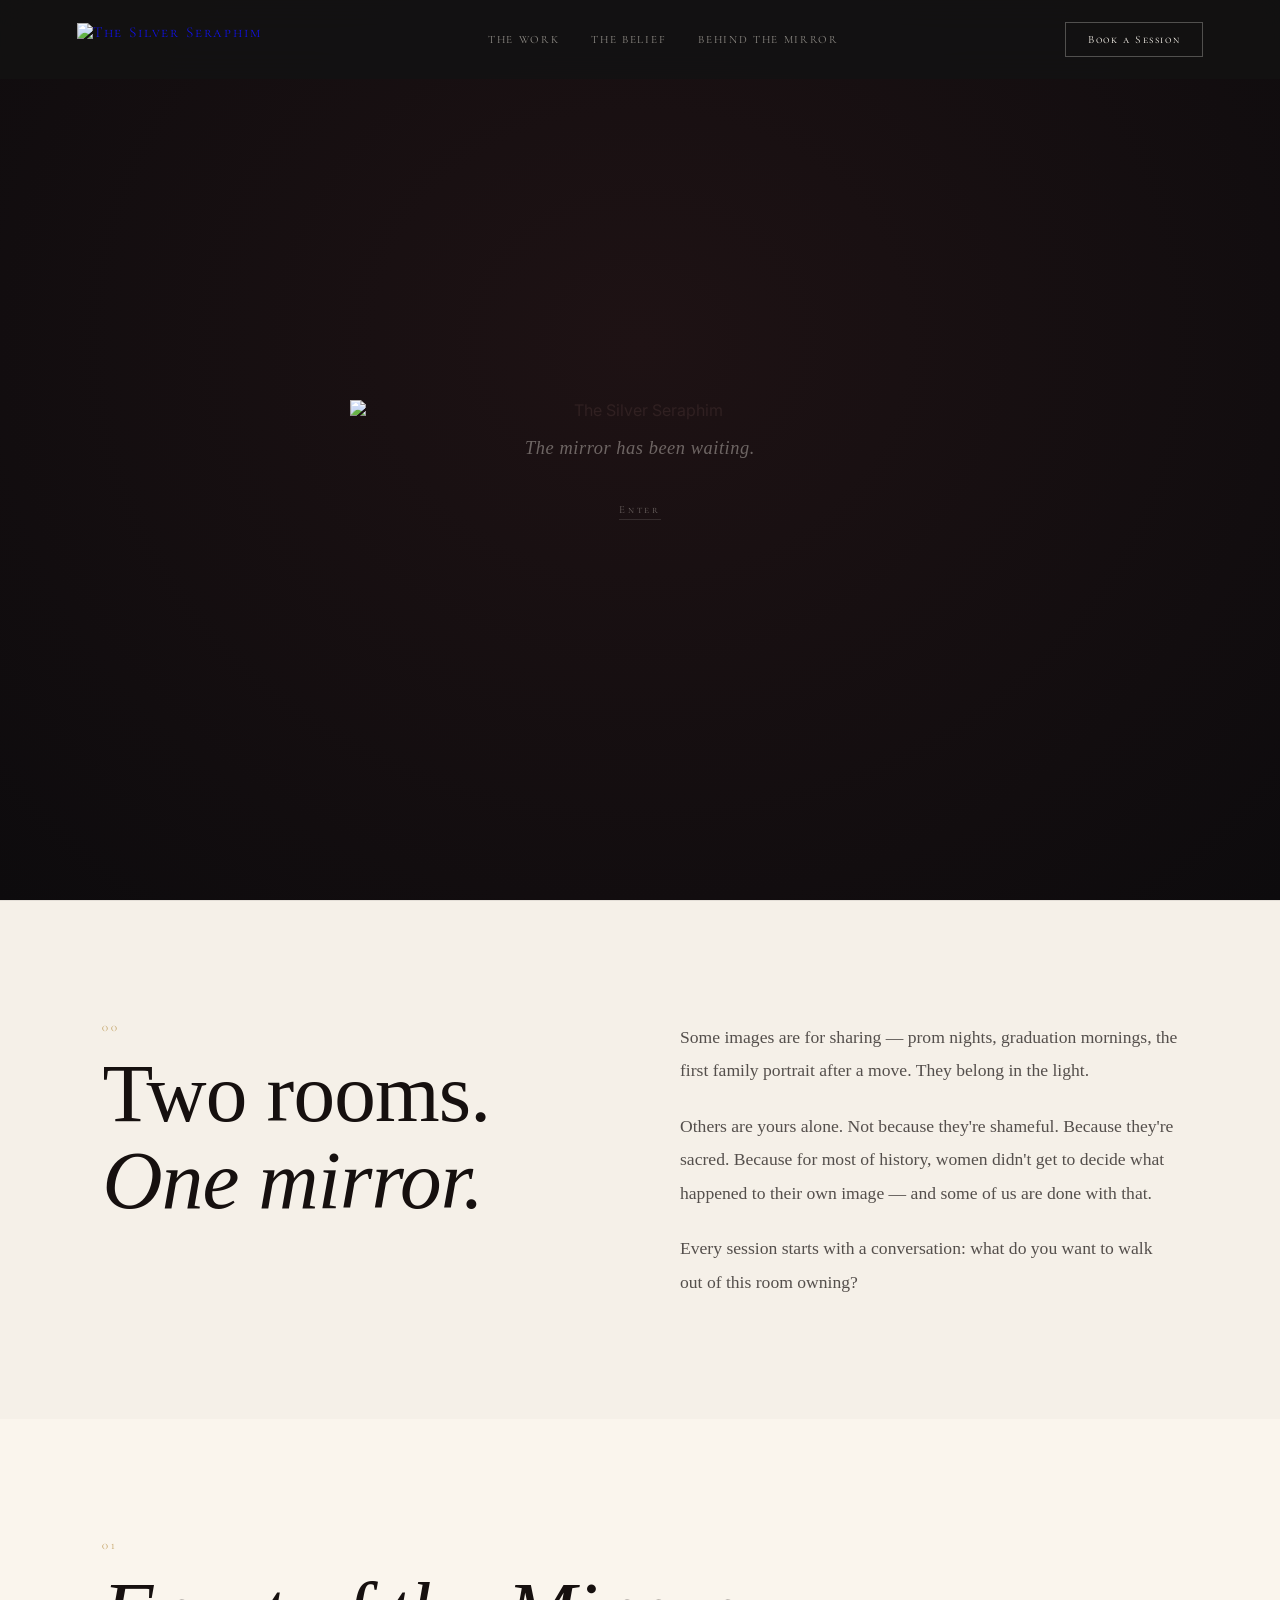
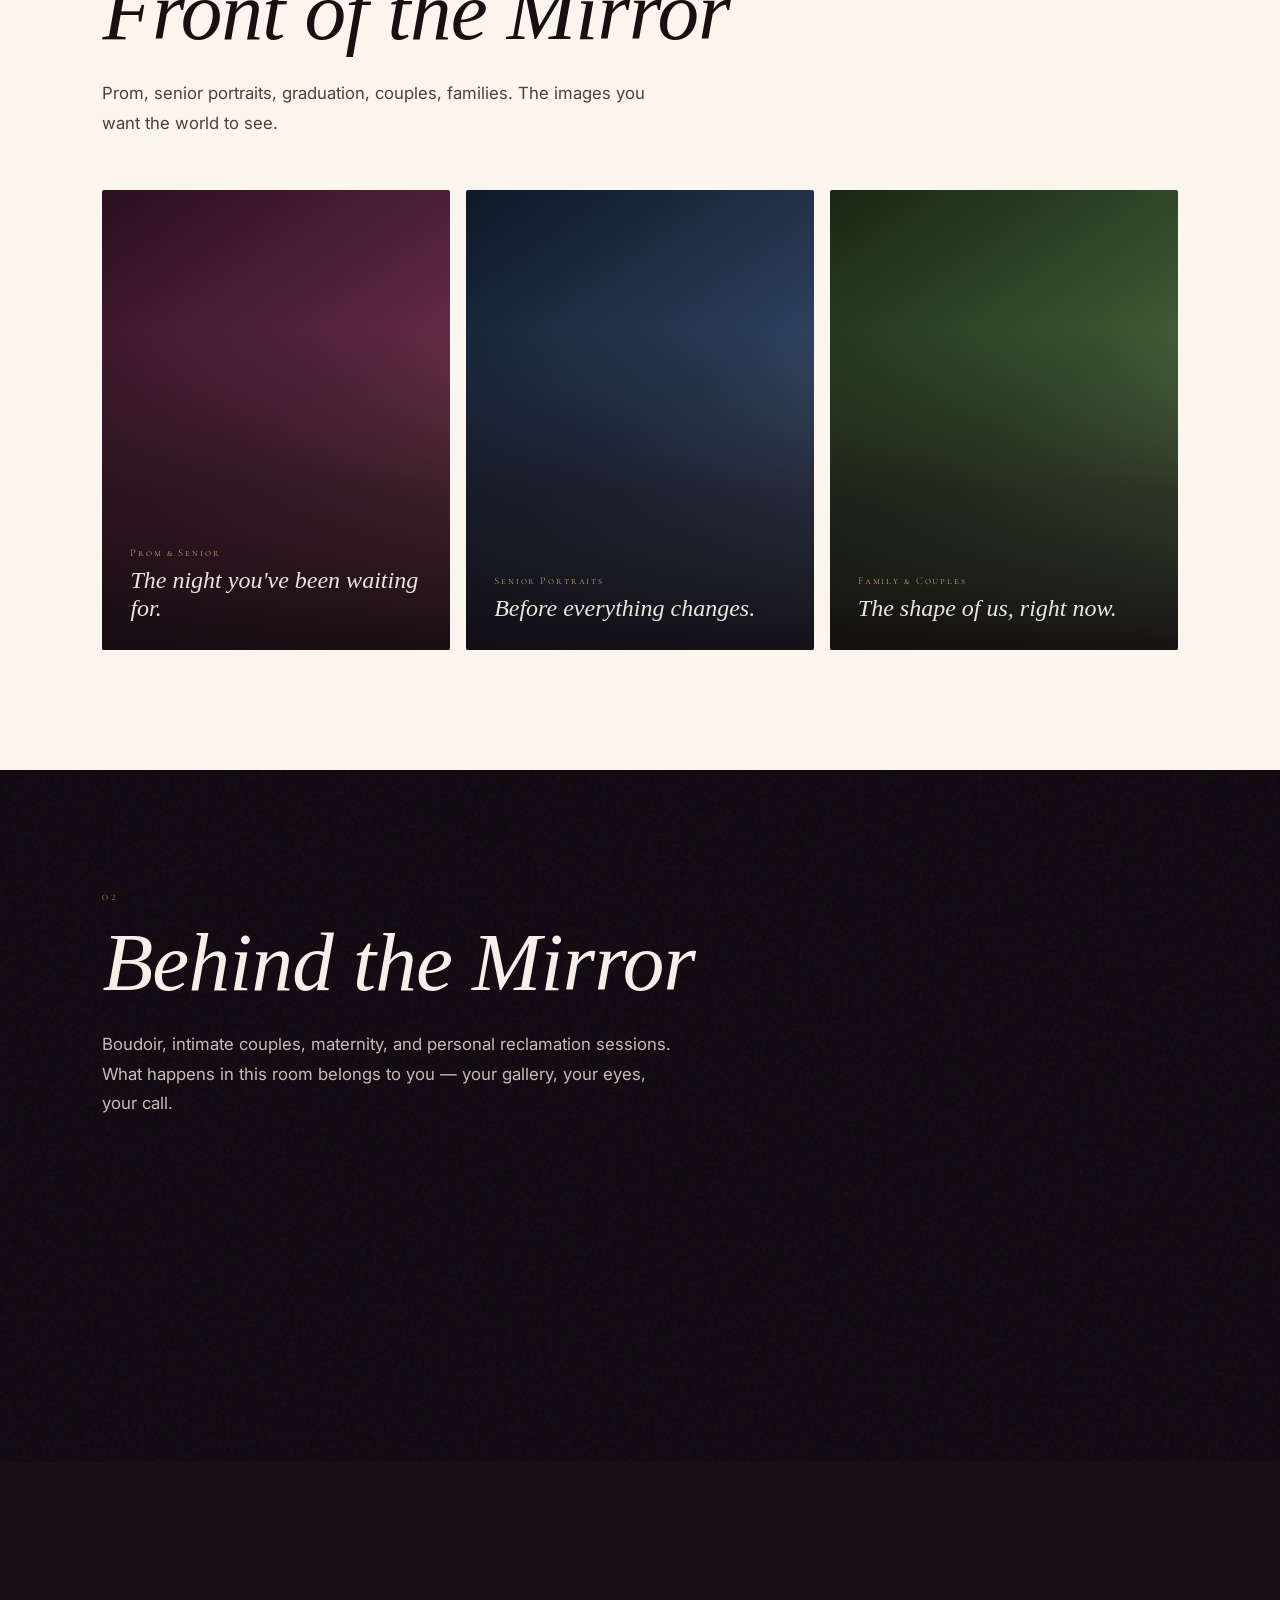
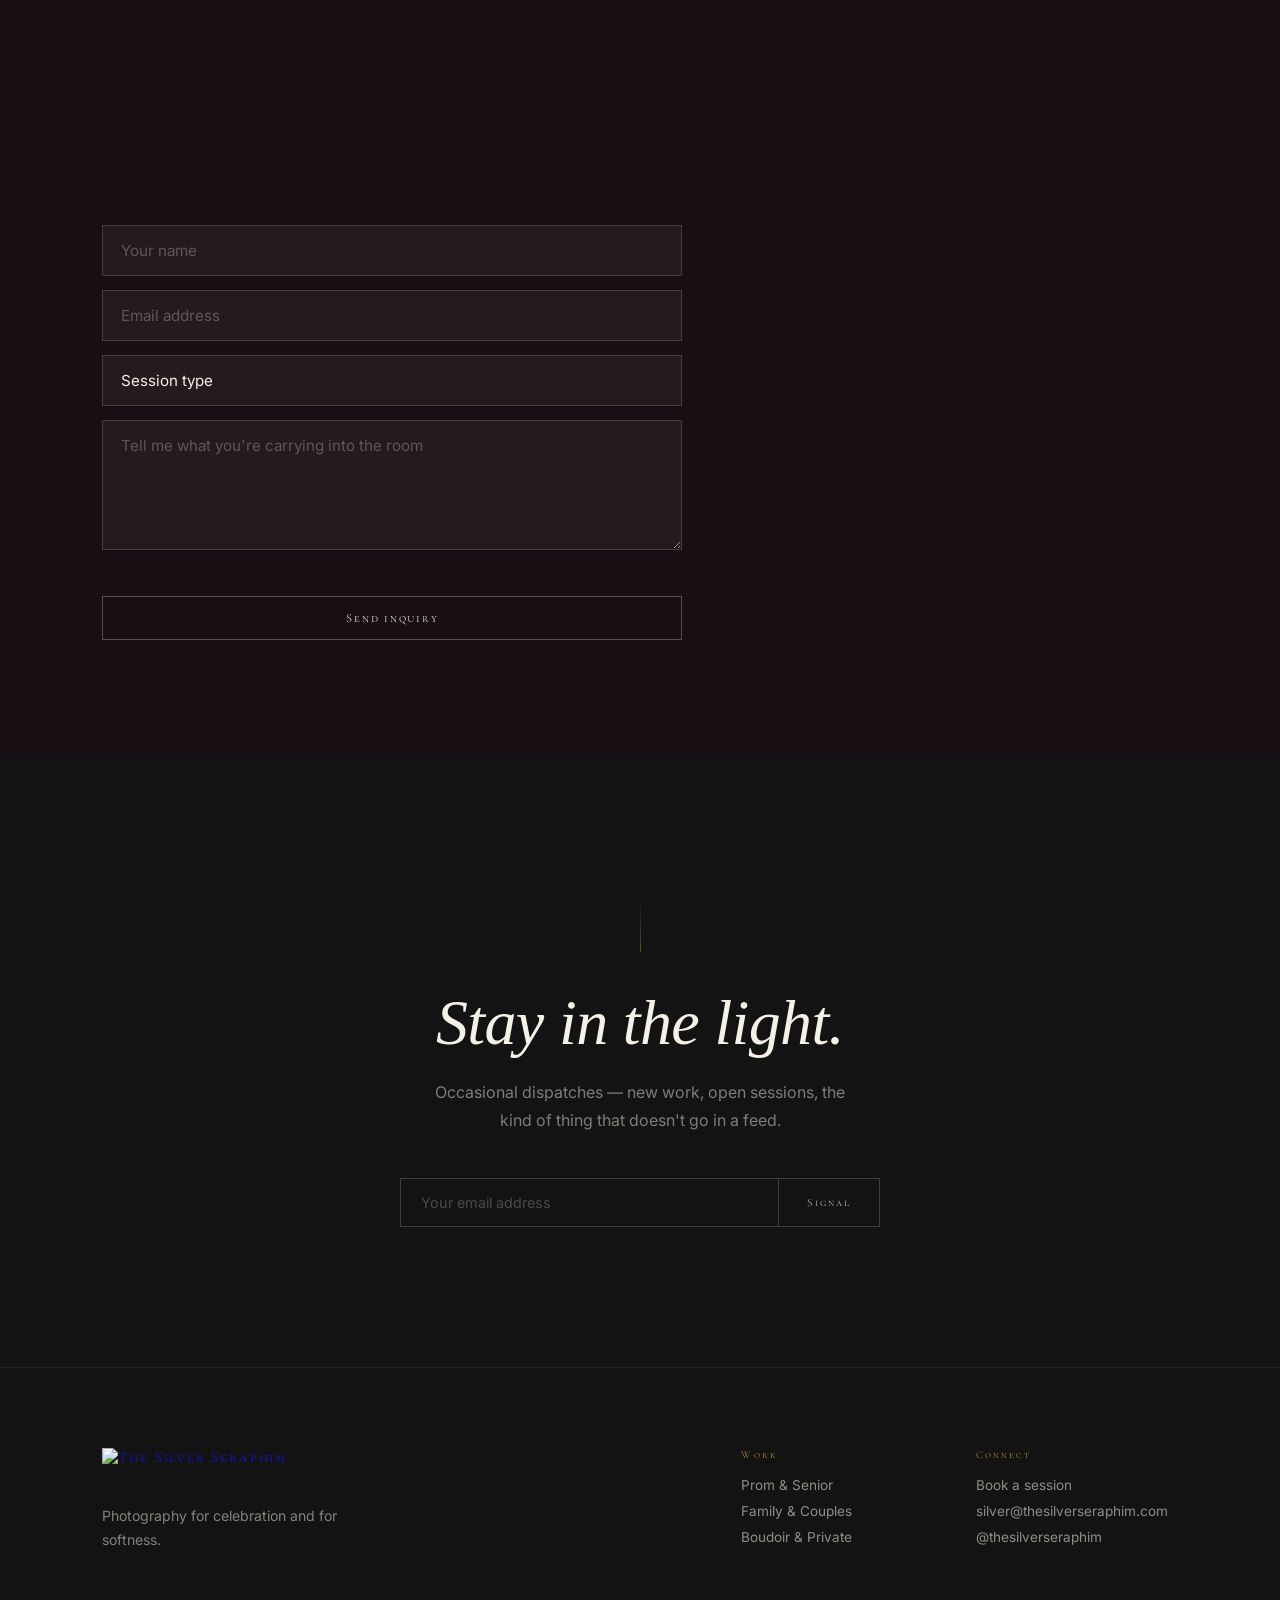
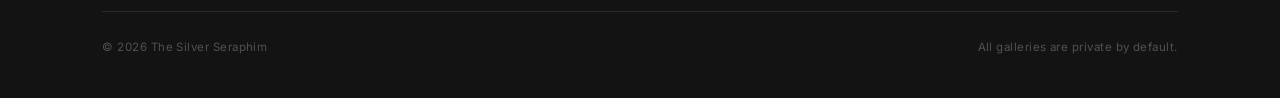
==== commit ae03fc17: "Integrate real Silver Seraphim logo: silhouette mark in hero, wordmark in nav/footer - Hero centerpi" ====
--- a/public/preview/index.html
+++ b/public/preview/index.html
@@ -14,8 +14,8 @@
 
   <header class="nav">
     <a href="#" class="logo">
-      <span class="logo-silver">Silver</span>
-      <span class="logo-seraphim">Seraphim</span>
+      <img src="logo-wordmark.png" alt="The Silver Seraphim" class="logo-img" />
+      <span class="logo-text" hidden><span class="logo-silver">Silver</span><span class="logo-seraphim">Seraphim</span></span>
     </a>
     <nav class="nav-links">
       <a href="#front">The Work</a>
@@ -41,9 +41,12 @@
 
     <!-- Hero -->
     <section class="hero">
-      <span class="eyebrow">Silver Seraphim — Boudoir Photography</span>
-      <div class="hero-rule" aria-hidden="true"></div>
-      <h1>You already know<em>why you're here.</em></h1>
+      <img src="logo-mark.png" alt="The Silver Seraphim" class="hero-mark" />
+      <div class="hero-fallback" hidden>
+        <span class="eyebrow">Silver Seraphim — Boudoir Photography</span>
+        <div class="hero-rule" aria-hidden="true"></div>
+        <h1>The Silver Seraphim</h1>
+      </div>
       <p class="hero-subline">The mirror has been waiting.</p>
       <a href="#front" class="hero-enter">Enter</a>
     </section>
@@ -173,8 +176,8 @@
     <div class="footer-inner">
       <div class="footer-brand">
         <a href="#" class="logo">
-          <span class="logo-silver">Silver</span>
-          <span class="logo-seraphim">Seraphim</span>
+          <img src="logo-wordmark.png" alt="The Silver Seraphim" class="logo-img footer-logo-img" />
+          <span class="logo-text" hidden><span class="logo-silver">Silver</span><span class="logo-seraphim">Seraphim</span></span>
         </a>
         <p>Photography for celebration and for softness.</p>
       </div>
--- a/public/preview/styles.css
+++ b/public/preview/styles.css
@@ -51,8 +51,12 @@
   align-items: baseline;
   gap: 0.35em;
 }
+.logo-text { display: inline-flex; align-items: baseline; gap: .35em; }
 .logo-silver   { color: #e8e0d0; }
 .logo-seraphim { color: var(--gold); }
+.logo-img { height: 34px; width: auto; display: block; mix-blend-mode: screen; }
+.footer-logo-img { height: 40px; }
+[hidden] { display: none !important; }
 
 .nav-links {
   display: flex;
@@ -159,6 +163,8 @@
   background: linear-gradient(to bottom, transparent, rgba(184,146,74,.6), transparent);
   margin: 28px auto 36px;
 }
+.hero-mark { width: min(84%, 580px); height: auto; margin: 0 auto 18px; mix-blend-mode: screen; }
+.hero-fallback { display: flex; flex-direction: column; align-items: center; }
 .section-num {
   display: block;
   font-family: var(--serif-sc);
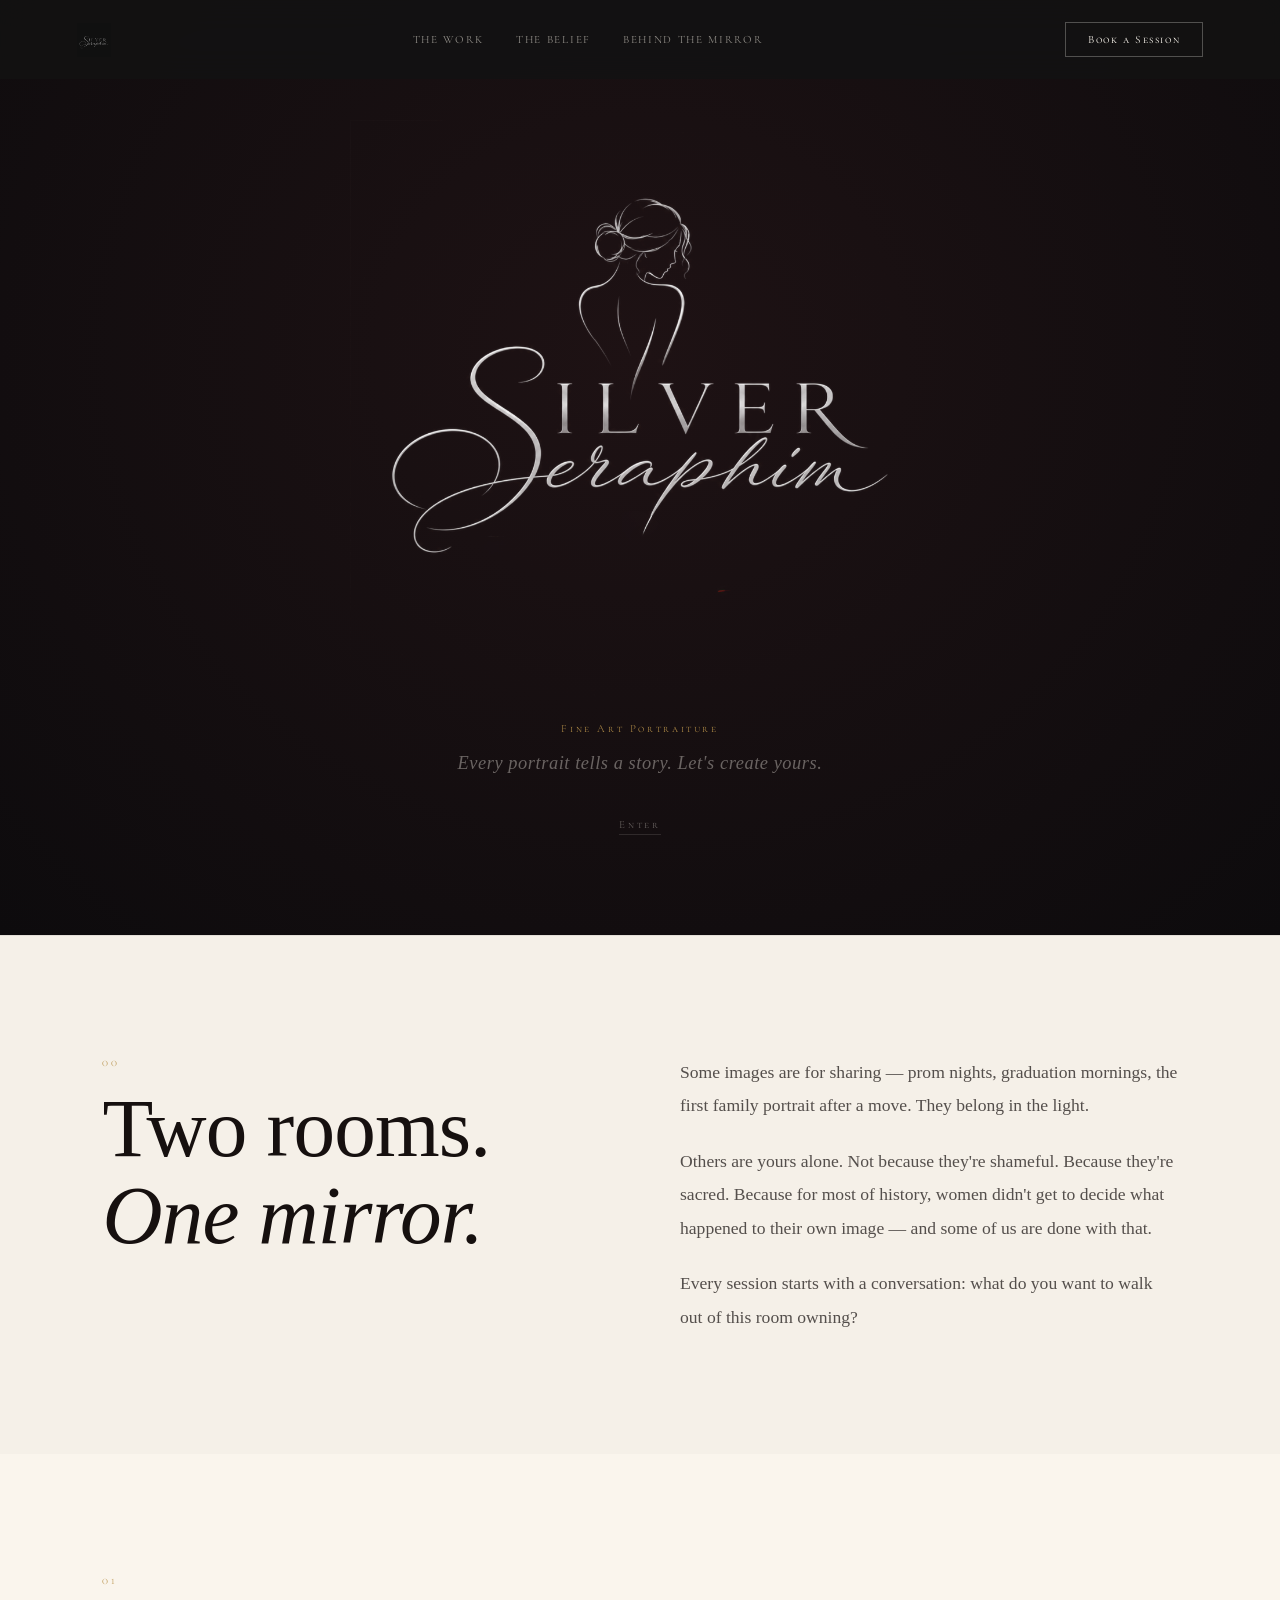
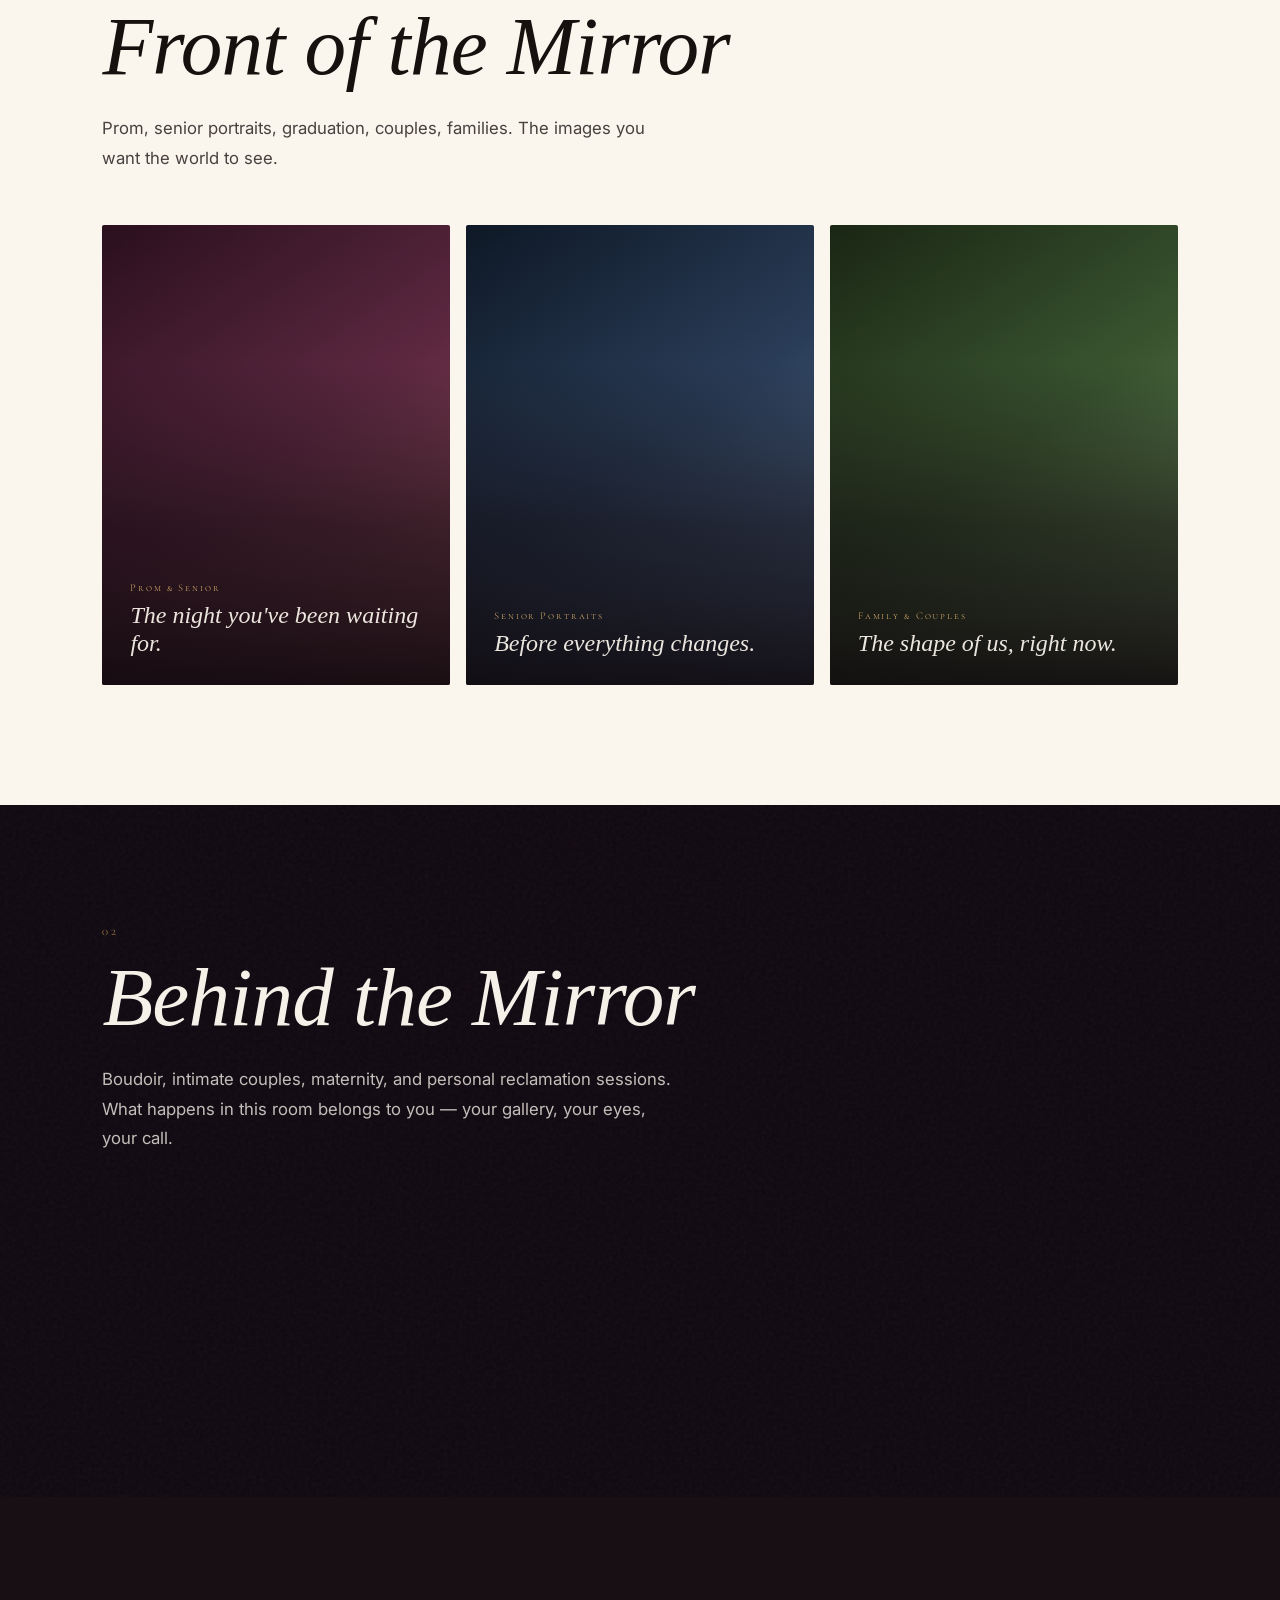
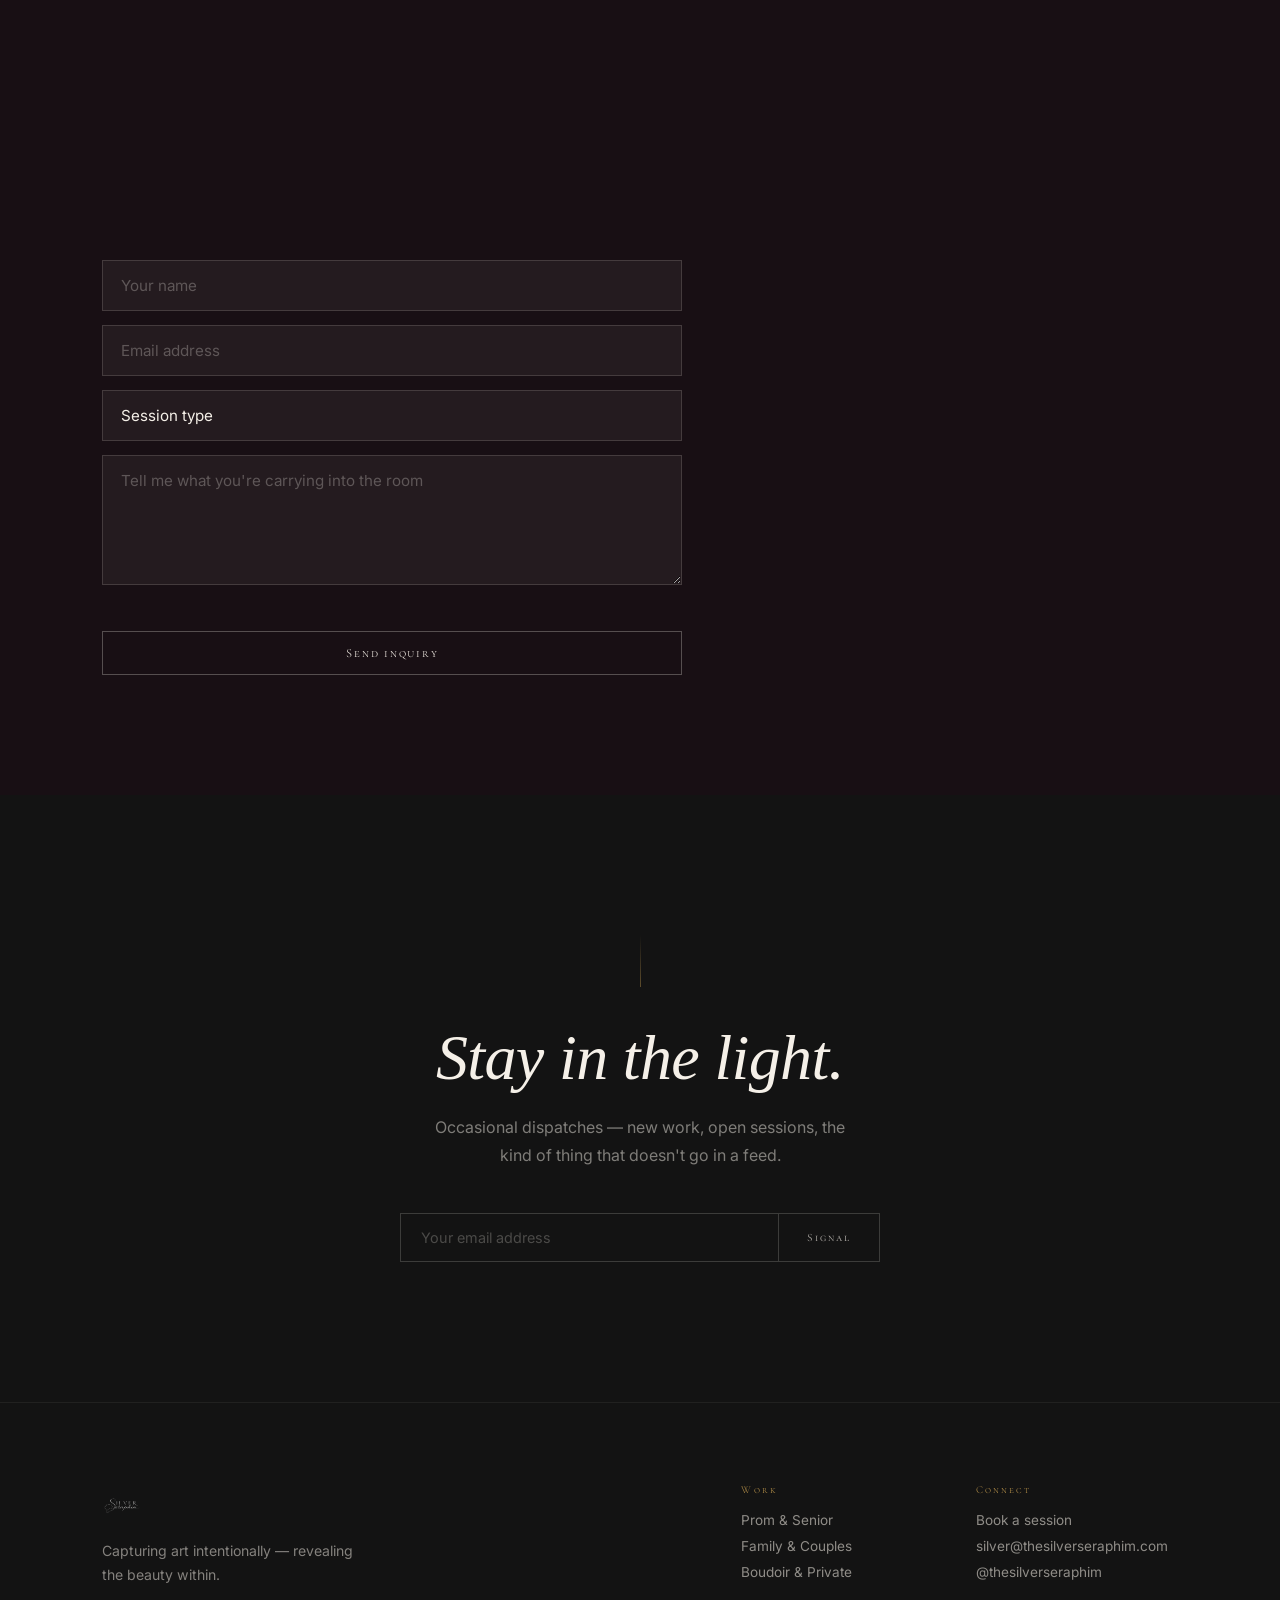
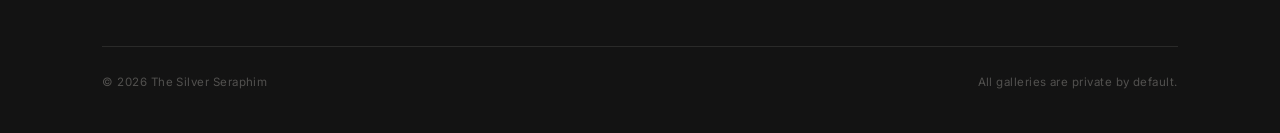
==== commit 2ccadf1c: "Adopt Silver's fine-art brand language Per Silver's handwritten notes, blend her warmer voice into t" ====
--- a/public/preview/index.html
+++ b/public/preview/index.html
@@ -43,11 +43,12 @@
     <section class="hero">
       <img src="logo-mark.png" alt="The Silver Seraphim" class="hero-mark" />
       <div class="hero-fallback" hidden>
-        <span class="eyebrow">Silver Seraphim — Boudoir Photography</span>
+        <span class="eyebrow">Fine Art Portraiture</span>
         <div class="hero-rule" aria-hidden="true"></div>
         <h1>The Silver Seraphim</h1>
       </div>
-      <p class="hero-subline">The mirror has been waiting.</p>
+      <span class="eyebrow hero-eyebrow">Fine Art Portraiture</span>
+      <p class="hero-subline">Every portrait tells a story. Let's create yours.</p>
       <a href="#front" class="hero-enter">Enter</a>
     </section>
 
@@ -179,7 +180,7 @@
           <img src="logo-wordmark.png" alt="The Silver Seraphim" class="logo-img footer-logo-img" />
           <span class="logo-text" hidden><span class="logo-silver">Silver</span><span class="logo-seraphim">Seraphim</span></span>
         </a>
-        <p>Photography for celebration and for softness.</p>
+        <p>Capturing art intentionally — revealing the beauty within.</p>
       </div>
       <div class="footer-cols">
         <div>
--- a/public/preview/styles.css
+++ b/public/preview/styles.css
@@ -157,6 +157,7 @@
   font-weight: 300;
   margin-bottom: 0;
 }
+.hero-eyebrow { margin: 4px 0 18px; }
 .hero-rule {
   width: 1px;
   height: 48px;
@@ -243,7 +244,6 @@
 .section-light   { background: #faf5ed; }
 .section-dark    { position: relative; background: var(--deep); color: var(--cream); overflow: hidden; }
 .section-about   { background: var(--cream); border-top: 1px solid rgba(22,16,15,.08); }
-.section-booking { background: var(--cream-2); }
 
 /* grain */
 .section-dark::before {
